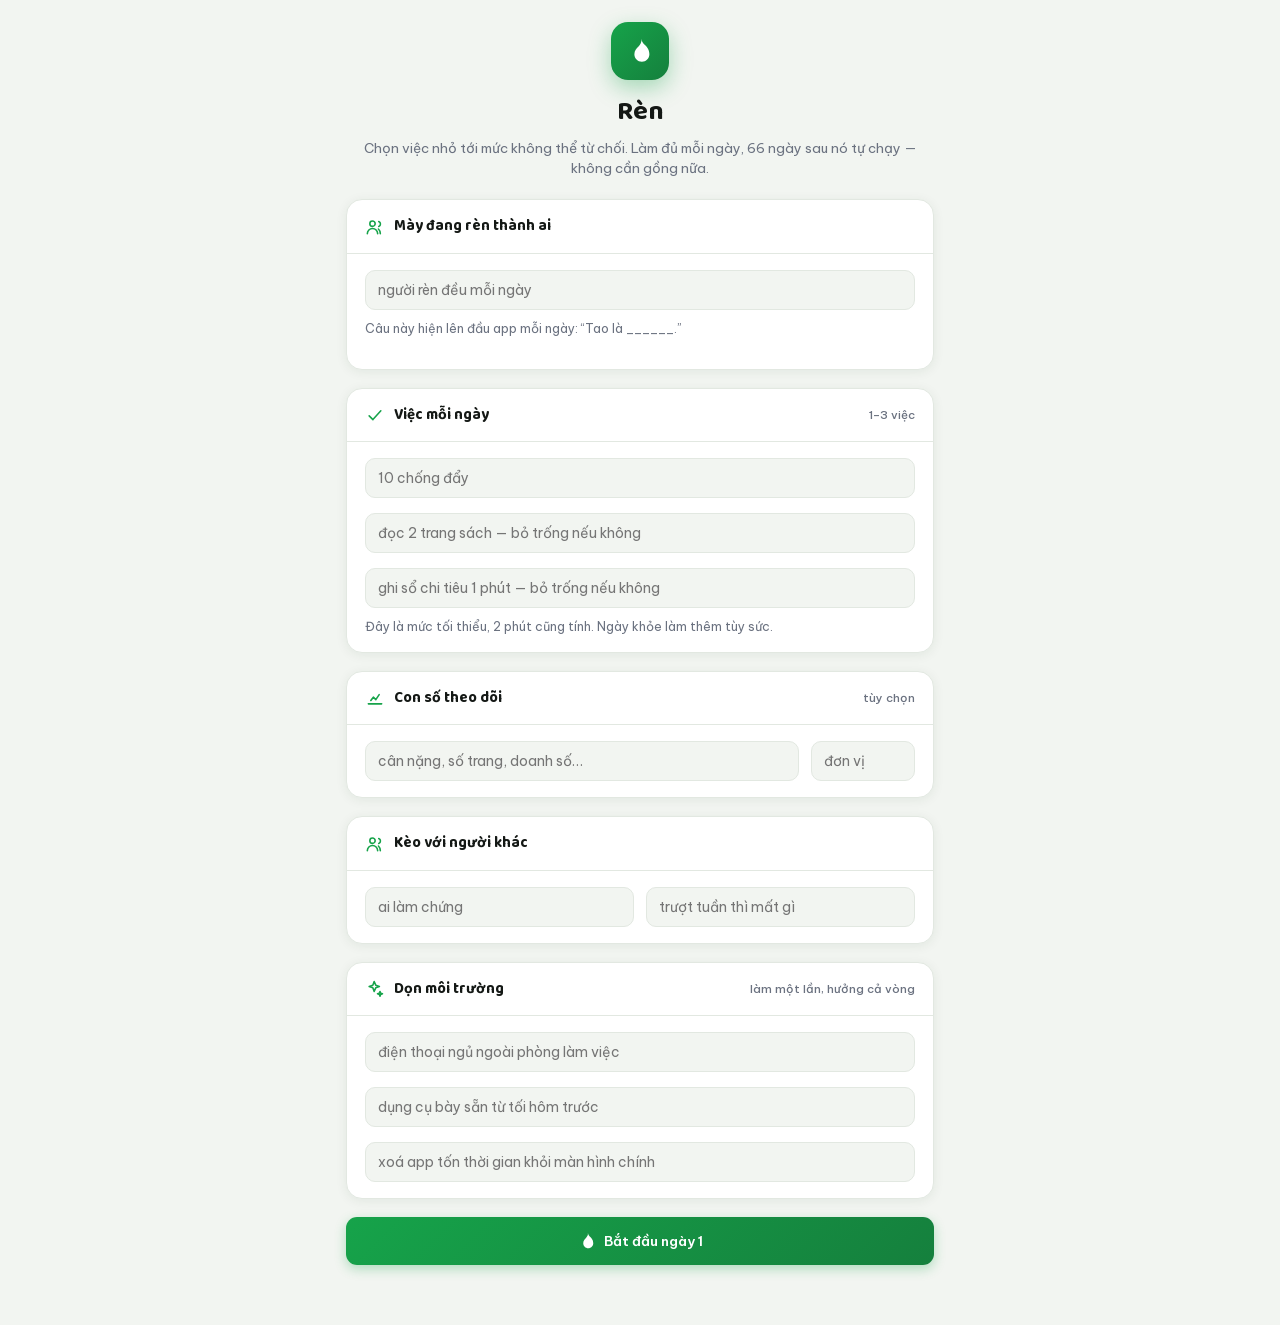
==== index.html @ a7a10d0a "Rèn — app kỷ luật 66 ngày (một file, PWA, font nhúng sẵn) Co-Authored-By: Claude Opus 5 <noreply@ant" ====
<!doctype html>
<html lang="vi">
<head>
<meta charset="utf-8">
<meta name="viewport" content="width=device-width,initial-scale=1,viewport-fit=cover">
<meta name="theme-color" content="#16a34a" media="(prefers-color-scheme: light)">
<meta name="theme-color" content="#0f1513" media="(prefers-color-scheme: dark)">
<meta name="description" content="Rèn — app kỷ luật 66 ngày: việc tối thiểu mỗi ngày, chuỗi ngày, băng giữ chuỗi, phân tích.">
<title>Rèn · Kỷ luật 66 ngày</title>
<link rel="manifest" href="manifest.json">
<link rel="icon" type="image/svg+xml" href="icon.svg">
<link rel="apple-touch-icon" href="icon.svg">
<meta name="apple-mobile-web-app-capable" content="yes">
<meta name="apple-mobile-web-app-title" content="Rèn">
<meta name="mobile-web-app-capable" content="yes">
</head>
<body>
<style>
@font-face{font-family:"Be Vietnam Pro";font-style:normal;font-weight:400;font-display:swap;src:url([data-uri]) format('woff2');unicode-range:U+0102-0103, U+0110-0111, U+0128-0129, U+0168-0169, U+01A0-01A1, U+01AF-01B0, U+0300-0301, U+0303-0304, U+0308-0309, U+0323, U+0329, U+1EA0-1EF9, U+20AB}
@font-face{font-family:"Be Vietnam Pro";font-style:normal;font-weight:400;font-display:swap;src:url([data-uri]) format('woff2');unicode-range:U+0000-00FF, U+0131, U+0152-0153, U+02BB-02BC, U+02C6, U+02DA, U+02DC, U+0304, U+0308, U+0329, U+2000-206F, U+20AC, U+2122, U+2191, U+2193, U+2212, U+2215, U+FEFF, U+FFFD}
@font-face{font-family:"Be Vietnam Pro";font-style:normal;font-weight:500;font-display:swap;src:url([data-uri]) format('woff2');unicode-range:U+0102-0103, U+0110-0111, U+0128-0129, U+0168-0169, U+01A0-01A1, U+01AF-01B0, U+0300-0301, U+0303-0304, U+0308-0309, U+0323, U+0329, U+1EA0-1EF9, U+20AB}
@font-face{font-family:"Be Vietnam Pro";font-style:normal;font-weight:500;font-display:swap;src:url([data-uri]) format('woff2');unicode-range:U+0000-00FF, U+0131, U+0152-0153, U+02BB-02BC, U+02C6, U+02DA, U+02DC, U+0304, U+0308, U+0329, U+2000-206F, U+20AC, U+2122, U+2191, U+2193, U+2212, U+2215, U+FEFF, U+FFFD}
@font-face{font-family:"Be Vietnam Pro";font-style:normal;font-weight:600;font-display:swap;src:url([data-uri]) format('woff2');unicode-range:U+0102-0103, U+0110-0111, U+0128-0129, U+0168-0169, U+01A0-01A1, U+01AF-01B0, U+0300-0301, U+0303-0304, U+0308-0309, U+0323, U+0329, U+1EA0-1EF9, U+20AB}
@font-face{font-family:"Be Vietnam Pro";font-style:normal;font-weight:600;font-display:swap;src:url([data-uri]) format('woff2');unicode-range:U+0000-00FF, U+0131, U+0152-0153, U+02BB-02BC, U+02C6, U+02DA, U+02DC, U+0304, U+0308, U+0329, U+2000-206F, U+20AC, U+2122, U+2191, U+2193, U+2212, U+2215, U+FEFF, U+FFFD}
@font-face{font-family:"Be Vietnam Pro";font-style:normal;font-weight:700;font-display:swap;src:url([data-uri]) format('woff2');unicode-range:U+0102-0103, U+0110-0111, U+0128-0129, U+0168-0169, U+01A0-01A1, U+01AF-01B0, U+0300-0301, U+0303-0304, U+0308-0309, U+0323, U+0329, U+1EA0-1EF9, U+20AB}
@font-face{font-family:"Be Vietnam Pro";font-style:normal;font-weight:700;font-display:swap;src:url([data-uri]) format('woff2');unicode-range:U+0000-00FF, U+0131, U+0152-0153, U+02BB-02BC, U+02C6, U+02DA, U+02DC, U+0304, U+0308, U+0329, U+2000-206F, U+20AC, U+2122, U+2191, U+2193, U+2212, U+2215, U+FEFF, U+FFFD}
@font-face{font-family:"Baloo 2";font-style:normal;font-weight:600 800;font-display:swap;src:url([data-uri]) format('woff2');unicode-range:U+0102-0103, U+0110-0111, U+0128-0129, U+0168-0169, U+01A0-01A1, U+01AF-01B0, U+0300-0301, U+0303-0304, U+0308-0309, U+0323, U+0329, U+1EA0-1EF9, U+20AB}
@font-face{font-family:"Baloo 2";font-style:normal;font-weight:600 800;font-display:swap;src:url([data-uri]) format('woff2');unicode-range:U+0000-00FF, U+0131, U+0152-0153, U+02BB-02BC, U+02C6, U+02DA, U+02DC, U+0304, U+0308, U+0329, U+2000-206F, U+20AC, U+2122, U+2191, U+2193, U+2212, U+2215, U+FEFF, U+FFFD}
*,::after,::before{box-sizing:border-box;margin:0;padding:0}
:root{
  --ac:#16a34a;--ac2:#15803d;--ac-dk:#15803d;--ac-lt:#f0fdf4;--ac-mid:#bbf7d0;
  --org:#f97316;--org-lt:#fff7ed;
  --bg:#f2f5f1;--card:#fff;--ink:#141815;--muted:#6b7280;--muted2:#9ca3af;
  --border:#e2e8e1;--border2:#e6eae5;
  --grn:#16a34a;--grn-lt:#dcfce7;--red:#dc2626;--red-lt:#fee2e2;
  --amber:#d97706;--amber-lt:#fef3c7;--blue:#2563eb;--blue-lt:#dbeafe;
  --vio:#7c3aed;--vio-lt:#ede9fe;
  --sh:0 2px 12px rgba(8,50,28,.07);--sh2:0 8px 30px rgba(8,50,28,.13);
  --r:12px;--r2:16px;
  --disp:"Baloo 2","Be Vietnam Pro",system-ui,sans-serif;
  --body:"Be Vietnam Pro",system-ui,-apple-system,sans-serif;
}
body.dark{
  --bg:#0f1513;--card:#19211d;--ink:#eaf1ec;--muted:#94a49a;--muted2:#6d7d74;
  --border:#26332c;--border2:#26332c;--ac-lt:#12291c;--ac-mid:#1d5234;--org-lt:#2a2014;
  --grn-lt:#14331f;--red-lt:#3a1818;--amber-lt:#33270f;--blue-lt:#16243f;--vio-lt:#221a3d;
  --sh:0 2px 12px rgba(0,0,0,.4);--sh2:0 10px 34px rgba(0,0,0,.5);
}
body{font-family:var(--body);background:var(--bg);color:var(--ink);font-size:14px;-webkit-font-smoothing:antialiased;transition:background .2s,color .2s;line-height:1.5}
button{font-family:inherit;cursor:pointer;border:0;background:none;color:inherit}
input,textarea,select{font-family:inherit;font-size:14px}
svg{display:block}
:focus-visible{outline:2px solid var(--ac);outline-offset:2px;border-radius:8px}
::-webkit-scrollbar{height:8px;width:8px}::-webkit-scrollbar-thumb{background:var(--ac-mid);border-radius:8px}
@keyframes fade{from{opacity:0;transform:translateY(8px)}to{opacity:1;transform:none}}
@keyframes pop{from{opacity:0;transform:scale(.96)}to{opacity:1;transform:none}}
@keyframes ringin{from{stroke-dashoffset:var(--circ)}}
@keyframes bump{0%{transform:scale(.72)}55%{transform:scale(1.16)}100%{transform:scale(1)}}
.app{display:flex;min-height:100vh}

.side{width:236px;flex-shrink:0;background:var(--card);border-right:1px solid var(--border);position:sticky;top:0;height:100vh;display:flex;flex-direction:column;padding:18px 14px}
.brand{display:flex;align-items:center;gap:10px;padding:4px 8px 18px}
.brand .lic{width:40px;height:40px;border-radius:12px;background:linear-gradient(135deg,var(--ac),var(--ac-dk));display:flex;align-items:center;justify-content:center;color:#fff;flex-shrink:0;box-shadow:0 4px 12px rgba(22,163,74,.35)}
.brand b{font-family:var(--disp);font-size:19px;line-height:1.05;font-weight:700}
.brand small{font-size:11px;color:var(--muted);font-weight:500;display:block}
.nav{display:flex;flex-direction:column;gap:3px;margin-top:6px}
.nav button{display:flex;align-items:center;gap:11px;padding:10px 12px;border-radius:11px;color:var(--muted);font-weight:500;font-size:13.5px;transition:all .14s;text-align:left;width:100%}
.nav button:hover{background:var(--ac-lt);color:var(--ac-dk)}
.nav button.on{background:linear-gradient(135deg,var(--ac),var(--ac-dk));color:#fff;box-shadow:0 4px 12px rgba(22,163,74,.3)}
.nav .bdg{margin-left:auto;background:var(--red);color:#fff;font-size:11px;font-weight:700;min-width:20px;height:20px;border-radius:10px;display:flex;align-items:center;justify-content:center;padding:0 6px}
.nav button.on .bdg{background:rgba(255,255,255,.25)}
.side-foot{margin-top:auto;display:flex;flex-direction:column;gap:8px;padding-top:14px;border-top:1px solid var(--border)}
.tgl{display:flex;align-items:center;gap:9px;padding:9px 12px;border-radius:11px;color:var(--muted);font-size:13px;font-weight:500}
.tgl:hover{background:var(--ac-lt);color:var(--ac-dk)}
.sidefire{display:flex;align-items:center;gap:10px;padding:10px 12px;border-radius:12px;background:var(--ac-lt);color:var(--ac-dk)}
.sidefire b{font-family:var(--disp);font-size:20px;line-height:1}
.sidefire small{font-size:11px;font-weight:600;color:var(--ac-dk);opacity:.8;display:block}

.main{flex:1;min-width:0;display:flex;flex-direction:column}
.topbar{position:sticky;top:0;z-index:40;background:var(--bg);padding:16px 26px 10px;display:flex;align-items:center;gap:14px;flex-wrap:wrap}
.topbar h1{font-family:var(--disp);font-size:23px;font-weight:700;line-height:1.15}
.topbar .sub{font-size:12.5px;color:var(--muted);margin-top:1px}
.spacer{flex:1}
.content{padding:6px 26px 96px}
.content.anim{animation:fade .3s ease}
@media(min-width:1024px){.content{padding-bottom:36px}}

.btn{display:inline-flex;align-items:center;justify-content:center;gap:7px;background:linear-gradient(135deg,var(--ac),var(--ac-dk));color:#fff;padding:9px 16px;border-radius:11px;font-weight:600;font-size:13.5px;box-shadow:0 4px 12px rgba(22,163,74,.3);transition:transform .12s,box-shadow .12s,filter .12s}
.btn:hover{transform:translateY(-1px);box-shadow:0 6px 18px rgba(22,163,74,.4)}
.btn:active{transform:translateY(0)}
.btn.ghost{background:var(--card);color:var(--ink);border:1px solid var(--border);box-shadow:none}
.btn.ghost:hover{background:var(--ac-lt);color:var(--ac-dk);border-color:var(--ac-mid)}
.btn.grn{background:linear-gradient(135deg,#22c55e,var(--grn));box-shadow:0 4px 12px rgba(22,163,74,.3)}
.btn.blu{background:linear-gradient(135deg,#3b82f6,var(--blue));box-shadow:0 4px 12px rgba(37,99,235,.28)}
.btn.dgr{background:var(--card);color:var(--red);border:1px solid var(--red);box-shadow:none}
.btn.sm{padding:6px 11px;font-size:12.5px}
.btn.wide{width:100%}
.btn+.btn.wide,.btn.wide+.btn.wide{margin-top:9px}
body.dark .btn{box-shadow:none}
body.dark .btn:hover{box-shadow:none;filter:brightness(1.07)}
body.dark .brand .lic,body.dark .nav button.on{box-shadow:none}

.grid-stat{display:grid;grid-template-columns:repeat(auto-fit,minmax(158px,1fr));gap:14px;margin-bottom:20px}
.stat{background:var(--card);border:1px solid var(--border);border-radius:var(--r2);padding:16px 18px;box-shadow:var(--sh);position:relative;overflow:hidden}
.stat .ic{width:38px;height:38px;border-radius:11px;display:flex;align-items:center;justify-content:center;margin-bottom:10px}
.stat .n{font-family:var(--disp);font-size:30px;line-height:1;font-weight:700}
.stat .n s{font-size:14px;text-decoration:none;color:var(--muted);font-weight:600}
.stat .l{font-size:12.5px;color:var(--muted);margin-top:3px;font-weight:500}
.ic.o{background:var(--org-lt);color:var(--org)}.ic.b{background:var(--blue-lt);color:var(--blue)}
.ic.g{background:var(--grn-lt);color:var(--grn)}.ic.r{background:var(--red-lt);color:var(--red)}
.ic.a{background:var(--amber-lt);color:var(--amber)}.ic.v{background:var(--vio-lt);color:var(--vio)}

.panel{background:var(--card);border:1px solid var(--border);border-radius:var(--r2);box-shadow:var(--sh);margin-bottom:18px}
.panel-h{display:flex;align-items:center;gap:9px;padding:15px 18px;border-bottom:1px solid var(--border)}
.panel-h b{font-size:15px;font-family:var(--disp);font-weight:700;flex:1}
.panel-h .lead{color:var(--ac);display:flex}
.panel-h small{font-size:11.5px;color:var(--muted);font-weight:500}
.panel-b{padding:16px 18px}
.panel-b.tight{padding:6px 18px 12px}
.panel-b.flush{padding:0}
.cols{display:grid;grid-template-columns:1.35fr 1fr;gap:18px;align-items:start}
@media(max-width:900px){.cols{grid-template-columns:1fr}}

.row{display:flex;align-items:center;gap:12px;padding:12px 18px;border-bottom:1px solid var(--border);transition:background .12s}
.row:last-child{border-bottom:0}
.row:hover{background:var(--ac-lt)}
.chk{width:26px;height:26px;border-radius:9px;border:2px solid var(--muted2);flex-shrink:0;display:flex;align-items:center;justify-content:center;cursor:pointer;color:transparent;transition:all .14s}
.chk:hover{border-color:var(--ac)}
.row.done .chk{background:var(--grn);border-color:var(--grn);color:#fff}
.chk.bump{animation:bump .34s cubic-bezier(.34,1.6,.64,1)}
.row .rt{flex:1;min-width:0}
.row .rt b{font-weight:600;font-size:14px;display:block}
.row.done .rt b{text-decoration:line-through;color:var(--muted)}
.row .rt small{color:var(--muted);font-size:12px}
.row .hic{width:30px;height:30px;border-radius:9px;display:flex;align-items:center;justify-content:center;flex-shrink:0}
.row.mute{opacity:.45}
.tag{display:inline-flex;align-items:center;gap:4px;font-size:11px;font-weight:600;padding:3px 8px;border-radius:7px;white-space:nowrap}
.tag.o{background:var(--org-lt);color:var(--org)}.tag.g{background:var(--grn-lt);color:var(--grn)}
.tag.b{background:var(--blue-lt);color:var(--blue)}.tag.a{background:var(--amber-lt);color:var(--amber)}
.tag.r{background:var(--red-lt);color:var(--red)}.tag.v{background:var(--vio-lt);color:var(--vio)}

.prog{height:8px;background:var(--border2);border-radius:6px;overflow:hidden}
.prog>i{display:block;height:100%;background:linear-gradient(90deg,var(--ac),var(--ac-dk));border-radius:6px;transition:width .4s}
.prog.full>i{background:linear-gradient(90deg,#22c55e,var(--grn))}
.prog.ice>i{background:linear-gradient(90deg,#60a5fa,var(--blue))}

.ringwrap{display:flex;align-items:center;gap:18px}
.ring{position:relative;width:118px;height:118px;flex-shrink:0}
.ring .mid{position:absolute;inset:0;display:flex;flex-direction:column;align-items:center;justify-content:center}
.ring .mid b{font-family:var(--disp);font-size:27px;line-height:1;font-weight:700}
.ring .mid small{font-size:11px;color:var(--muted);font-weight:600}
.ring circle{transition:stroke-dashoffset .5s ease}

.vow{background:linear-gradient(135deg,var(--ac),var(--ac-dk));border-radius:var(--r2);padding:22px 20px;color:#fff;box-shadow:0 8px 24px rgba(22,163,74,.28);margin-bottom:18px;position:relative;overflow:hidden}
body.dark .vow{box-shadow:none}
.vow .lb{font-size:11px;font-weight:700;letter-spacing:1.1px;text-transform:uppercase;opacity:.85}
.vow .say{font-family:var(--disp);font-size:clamp(20px,4.6vw,27px);font-weight:700;line-height:1.25;margin-top:6px}
.vow .mrow{display:flex;gap:22px;margin-top:14px;padding-top:13px;border-top:1px solid rgba(255,255,255,.25)}
.vow .mrow div b{font-family:var(--disp);font-size:20px;font-weight:700;display:block;line-height:1.1}
.vow .mrow div small{font-size:11px;opacity:.85;font-weight:500}
.vow .glow{position:absolute;right:-30px;top:-30px;width:150px;height:150px;border-radius:50%;background:rgba(255,255,255,.12)}

.note{border-radius:var(--r2);padding:14px 16px;margin-bottom:16px;display:flex;gap:12px;align-items:flex-start;font-size:13.5px;font-weight:500;line-height:1.5;border:1px solid transparent}
.note b{font-weight:700}
.note.warn{background:var(--red-lt);color:var(--red);border-color:rgba(220,38,38,.25)}
.note.ice{background:var(--blue-lt);color:var(--blue);border-color:rgba(37,99,235,.22)}
.note.win{background:var(--grn-lt);color:var(--grn);border-color:rgba(22,163,74,.22)}
.note.tipy{background:var(--amber-lt);color:var(--amber);border-color:rgba(217,119,6,.22)}
.note u{cursor:pointer;font-weight:700}
.note .ni{flex-shrink:0;margin-top:1px}

.heat{display:grid;grid-template-columns:repeat(7,1fr);gap:6px;max-width:470px;margin:0 auto}
.hd{font-size:10.5px;font-weight:700;color:var(--muted2);text-align:center;padding-bottom:2px}
.cell{aspect-ratio:1;border-radius:9px;background:var(--bg);border:1px solid var(--border);display:flex;align-items:center;justify-content:center;font-size:11px;font-weight:600;color:var(--muted2);cursor:pointer;transition:transform .1s,box-shadow .12s}
.cell:hover{transform:scale(1.07);box-shadow:var(--sh)}
.cell.void{visibility:hidden}
.cell.hit{background:linear-gradient(135deg,#22c55e,var(--grn));border-color:transparent;color:#fff}
.cell.ice{background:linear-gradient(135deg,#60a5fa,var(--blue));border-color:transparent;color:#fff}
.cell.part{background:var(--amber-lt);border-color:var(--amber);color:var(--amber)}
.cell.slip{background:var(--red-lt);border-color:var(--red);color:var(--red)}
.cell.fut{opacity:.5;cursor:default}
.cell.fut:hover{transform:none;box-shadow:none}
.cell.now{outline:2.5px solid var(--ac);outline-offset:2px}
.key{display:flex;flex-wrap:wrap;gap:8px 16px;margin-top:14px}
.key span{display:flex;align-items:center;gap:6px;font-size:12px;color:var(--muted);font-weight:500}
.key i{width:13px;height:13px;border-radius:4px;display:block}

.bars{display:flex;align-items:flex-end;gap:6px;height:118px;padding-top:6px}
.bars .bcol{flex:1;display:flex;flex-direction:column;align-items:center;gap:6px;height:100%;justify-content:flex-end;min-width:0}
.bars .bk{width:100%;border-radius:7px 7px 3px 3px;background:linear-gradient(180deg,#fbbf24,var(--amber));min-height:4px;transition:height .4s}
.bars .bk.g{background:linear-gradient(180deg,#22c55e,var(--grn))}
.bars .bk.b{background:linear-gradient(180deg,#60a5fa,var(--blue))}
.bars .bk.e{background:var(--border2)}
.bars .bl{font-size:10.5px;color:var(--muted2);font-weight:600;white-space:nowrap}
canvas{width:100%;display:block}

.hstat{width:100%;border-collapse:collapse;font-size:13px}
.hstat th{text-align:left;font-size:11px;letter-spacing:.4px;text-transform:uppercase;color:var(--muted2);font-weight:700;padding:0 10px 9px 0}
.hstat th:last-child,.hstat td:last-child{text-align:right;padding-right:0}
.hstat td{padding:10px 10px 10px 0;border-top:1px solid var(--border);font-weight:500}
.hstat td b{font-weight:600}
.hstat .mini{height:6px;border-radius:4px;background:var(--border2);overflow:hidden;margin-top:5px;min-width:64px}
.hstat .mini>i{display:block;height:100%;border-radius:4px;background:linear-gradient(90deg,var(--ac),var(--ac-dk))}

.badges{display:flex;gap:9px;flex-wrap:wrap}
.bch{display:flex;flex-direction:column;align-items:center;gap:5px;min-width:72px;padding:12px 8px;border-radius:13px;background:var(--bg);border:1px solid var(--border);text-align:center;flex:1 1 72px}
.bch.on{background:linear-gradient(160deg,var(--ac-lt),var(--card));border-color:var(--ac-mid)}
.bch.off{opacity:.42}
.bch .be{color:var(--ac);display:flex}
.bch.off .be{color:var(--muted2)}
.bch small{font-size:10.5px;font-weight:600;line-height:1.15;color:var(--muted)}
.bch.on small{color:var(--ac-dk)}

.fnd{display:flex;gap:12px;align-items:flex-start;padding:14px 0;border-top:1px solid var(--border)}
.fnd:first-child{border-top:0;padding-top:4px}
.fnd .fi{width:34px;height:34px;border-radius:10px;display:flex;align-items:center;justify-content:center;flex-shrink:0}
.fnd .ft b{display:block;font-weight:600;font-size:13.5px;margin-bottom:2px}
.fnd .ft p{font-size:12.5px;color:var(--muted);line-height:1.5}

.fld{margin-bottom:15px}
.fld label{display:block;font-size:12.5px;font-weight:600;color:var(--muted);margin-bottom:6px}
.fld input,.fld textarea,.fld select{width:100%;background:var(--bg);border:1.5px solid var(--border);border-radius:10px;padding:10px 12px;color:var(--ink);outline:none;transition:border-color .14s}
.fld input:focus,.fld textarea:focus{border-color:var(--ac)}
.fld textarea{resize:vertical;min-height:70px;line-height:1.5}
.frow{display:flex;gap:12px}.frow>*{flex:1}
.frow .narrow{flex:0 0 104px}
.chips{display:flex;gap:7px;flex-wrap:wrap}
.chip{padding:7px 12px;border-radius:9px;background:var(--bg);border:1.5px solid var(--border);font-size:12.5px;font-weight:600;color:var(--muted);transition:all .12s;display:inline-flex;align-items:center;gap:6px}
.chip:hover{border-color:var(--ac-mid)}
.chip.on{background:var(--ac-lt);border-color:var(--ac);color:var(--ac-dk)}
.chip.ico{padding:9px}
.swatch{width:34px;height:34px;border-radius:10px;border:2.5px solid transparent;display:flex;align-items:center;justify-content:center}
.swatch.on{border-color:var(--ink)}
.step{display:flex;align-items:center;gap:6px}
.step button{width:34px;height:34px;border:1.5px solid var(--border);border-radius:10px;color:var(--muted);display:flex;align-items:center;justify-content:center;background:var(--bg)}
.step button:hover{border-color:var(--ac);color:var(--ac-dk)}
.step .v{min-width:60px;text-align:center;font-family:var(--disp);font-size:18px;font-weight:700}
.step .v.low{color:var(--red)}.step .v.ok{color:var(--grn)}
.kv{display:flex;align-items:center;justify-content:space-between;gap:14px;padding:13px 0;border-top:1px solid var(--border)}
.kv:first-child{border-top:0}
.kv .kt b{display:block;font-weight:600;font-size:13.5px}
.kv .kt small{font-size:12px;color:var(--muted)}

.ov{position:fixed;inset:0;background:rgba(20,14,8,.55);backdrop-filter:blur(3px);z-index:100;display:flex;align-items:flex-end;justify-content:center;animation:fade .2s}
@media(min-width:640px){.ov{align-items:center;padding:20px}}
.modal{background:var(--card);width:100%;max-width:520px;max-height:92vh;overflow-y:auto;border-radius:20px 20px 0 0;animation:pop .25s ease;box-shadow:var(--sh2)}
@media(min-width:640px){.modal{border-radius:20px}}
.modal-h{display:flex;align-items:center;gap:10px;padding:17px 20px;border-bottom:1px solid var(--border);position:sticky;top:0;background:var(--card);z-index:2}
.modal-h b{font-family:var(--disp);font-size:17px;flex:1;font-weight:700}
.modal-h small{display:block;font-size:11.5px;color:var(--muted);font-weight:500;font-family:var(--body)}
.modal-h .x{color:var(--muted);padding:5px;display:flex;border-radius:9px}
.modal-h .x:hover{background:var(--bg);color:var(--red)}
.modal-b{padding:18px 20px}
.modal-f{display:flex;gap:10px;padding:15px 20px;border-top:1px solid var(--border);position:sticky;bottom:0;background:var(--card)}
.modal-f .btn{flex:1;padding:12px}

.mtop{display:none;align-items:center;gap:10px;padding:12px 16px;background:var(--card);border-bottom:1px solid var(--border);position:sticky;top:0;z-index:50}
.mtop .lic{width:34px;height:34px;border-radius:10px;background:linear-gradient(135deg,var(--ac),var(--ac-dk));display:flex;align-items:center;justify-content:center;color:#fff}
.mtop b{font-family:var(--disp);font-size:17px;font-weight:700;flex:1}
.mtop .mfire{display:flex;align-items:center;gap:5px;color:var(--ac-dk);background:var(--ac-lt);padding:5px 11px;border-radius:20px;font-weight:700;font-size:13px}
.botnav{display:none;position:fixed;bottom:0;left:0;right:0;background:var(--card);border-top:1px solid var(--border);z-index:50;padding:6px 4px calc(8px + env(safe-area-inset-bottom))}
.botnav button{display:flex;flex-direction:column;align-items:center;gap:2px;font-size:10px;font-weight:600;color:var(--muted2);padding:5px 2px;border-radius:10px;flex:1 1 0;min-width:0;white-space:nowrap}
.botnav button.on{color:var(--ac)}
.fab{display:none;position:fixed;right:18px;bottom:calc(78px + env(safe-area-inset-bottom));width:56px;height:56px;border-radius:50%;background:linear-gradient(135deg,var(--ac),var(--ac-dk));color:#fff;align-items:center;justify-content:center;box-shadow:0 8px 24px rgba(22,163,74,.45);z-index:49}
@media(max-width:820px){
  .side{display:none}.mtop{display:flex}.botnav{display:flex}.fab{display:flex}
  .topbar{display:none}.content{padding:14px 14px 100px}
  .grid-stat{grid-template-columns:repeat(2,1fr);gap:11px}
  .ringwrap{flex-direction:column;align-items:stretch;gap:14px}
  .ring{margin:0 auto}
}
.toast{position:fixed;left:50%;bottom:92px;transform:translateX(-50%);background:linear-gradient(135deg,var(--ac),var(--ac-dk));color:#fff;padding:12px 22px;border-radius:30px;font-size:13.5px;font-weight:600;z-index:350;display:flex;align-items:center;gap:10px;box-shadow:var(--sh2);animation:pop .25s;max-width:90vw}
.toast.g{background:linear-gradient(135deg,#22c55e,var(--grn))}
.toast.b{background:linear-gradient(135deg,#3b82f6,var(--blue))}
@media(min-width:820px){.toast{bottom:28px}}
.fx{position:fixed;inset:0;pointer-events:none;z-index:400}
.empty{text-align:center;padding:34px 18px;color:var(--muted2)}
.empty p{margin-top:9px;font-size:13.5px}
.hint{font-size:12.5px;color:var(--muted);line-height:1.5;margin-top:9px}
.wz{max-width:620px;margin:0 auto;padding:22px 16px 60px}
.wz .head{text-align:center;margin-bottom:20px}
.wz .head .lic{width:58px;height:58px;border-radius:17px;background:linear-gradient(135deg,var(--ac),var(--ac-dk));display:flex;align-items:center;justify-content:center;color:#fff;margin:0 auto 12px;box-shadow:0 8px 22px rgba(22,163,74,.35)}
.wz .head h1{font-family:var(--disp);font-size:27px;font-weight:700}
.wz .head p{font-size:13.5px;color:var(--muted);margin-top:5px;line-height:1.55}
@media(prefers-reduced-motion:reduce){*{animation:none!important;transition:none!important}}
</style>

<div id="app"></div>
<div id="mroot"></div>
<div id="troot"></div>

<script>
var KEY="ren.v2", OLD="ren-v1";
var I={
 grid:'<path d="M4 4h6v6H4zM14 4h6v6h-6zM4 14h6v6H4zM14 14h6v6h-6z"/>',
 flame:'<path d="M13.1 2.2c.4 3-.9 4.6-2.3 6.1C9.2 9.9 7.5 11.6 7.5 14.6c0 3.3 2.7 6 6 6s6-2.7 6-6c0-4.3-2.6-6.6-4.2-8.1-1-1-1.9-2-2.2-4.3z" fill="currentColor" stroke="none"/>',
 cal:'<rect x="3.5" y="5" width="17" height="16" rx="3"/><path d="M8 3v3M16 3v3M3.5 10h17"/>',
 chart:'<path d="M4 19h16M7 15l3-4 3 3 4-6"/>',
 sliders:'<path d="M4 8h9M18 8h2M4 16h4M12 16h8"/><circle cx="15.5" cy="8" r="2.2"/><circle cx="9" cy="16" r="2.2"/>',
 check:'<path d="M5 13l4.5 4.5L19 7"/>',
 plus:'<path d="M12 5v14M5 12h14"/>',
 x:'<path d="M6 6l12 12M18 6L6 18"/>',
 pencil:'<path d="M4 20h4l10-10-4-4L4 16z"/>',
 trash:'<path d="M4 7h16M9.5 7V4.5h5V7M6.5 7l1 13h9l1-13"/>',
 moon:'<path d="M20 14.5A8.5 8.5 0 0 1 9.5 4a8.5 8.5 0 1 0 10.5 10.5z" fill="currentColor" stroke="none"/>',
 sun:'<circle cx="12" cy="12" r="4.2"/><path d="M12 2.5v2M12 19.5v2M2.5 12h2M19.5 12h2M5.5 5.5l1.5 1.5M17 17l1.5 1.5M18.5 5.5L17 7M7 17l-1.5 1.5"/>',
 bolt:'<path d="M13.5 2 4 14h6l-1.5 8L20 10h-6.5z" fill="currentColor" stroke="none"/>',
 target:'<circle cx="12" cy="12" r="8.4"/><circle cx="12" cy="12" r="3.6"/>',
 bed:'<path d="M3 18v-7h12.5a4.5 4.5 0 0 1 4.5 4.5V18M3 18h18M3 11V6.5"/><circle cx="7.2" cy="8.4" r="1.7"/>',
 note:'<path d="M5 4h8.5L19 9.5V20H5z"/><path d="M13 4v6h6"/>',
 users:'<circle cx="9" cy="8" r="3.2"/><path d="M2.8 20c0-3.4 2.8-6.2 6.2-6.2s6.2 2.8 6.2 6.2M16.5 5.4a3.2 3.2 0 0 1 0 6M18.4 20c0-2.3-.9-4.3-2.3-5.6"/>',
 spark:'<path d="M11 3l1.9 4.4L17.3 9l-4.4 1.6L11 15l-1.6-4.4L5 9l4.4-1.6z"/><path d="M18 15l.8 2 2.2.8-2.2.8-.8 2-.8-2-2.2-.8 2.2-.8z"/>',
 cup:'<path d="M8 4h8v5a4 4 0 0 1-8 0zM8 6H5.2v1.6A3.2 3.2 0 0 0 8.4 11M16 6h2.8v1.6A3.2 3.2 0 0 1 15.6 11M12 13v4M9 20h6"/>',
 snow:'<path d="M12 2.5v19M4.2 6.8l15.6 10.4M19.8 6.8L4.2 17.2"/>',
 dl:'<path d="M12 4v11M8 11.5l4 4 4-4M5 19.5h14"/>',
 ul:'<path d="M12 20V9M8 12.5l4-4 4 4M5 4.5h14"/>',
 copy:'<rect x="8.5" y="8.5" width="11.5" height="11.5" rx="2.5"/><path d="M15.5 8.5V6.5a2.5 2.5 0 0 0-2.5-2.5H6.5A2.5 2.5 0 0 0 4 6.5V13a2.5 2.5 0 0 0 2.5 2.5h2"/>',
 dumb:'<path d="M4 9v6M7 7v10M17 7v10M20 9v6M7 12h10"/>',
 book:'<path d="M4 5.5A2.5 2.5 0 0 1 6.5 3H19v15H6.5A2.5 2.5 0 0 0 4 20.5z"/><path d="M4 5.5v15"/>',
 water:'<path d="M12 3s6 6.4 6 10.4A6 6 0 0 1 6 13.4C6 9.4 12 3 12 3z"/>',
 brush:'<path d="M9.5 14.5 4 20l5.5-1 .8-2.2M14 4.5l5.5 5.5-7.5 7.5-5.5-5.5z"/>',
 wallet:'<rect x="3.5" y="6" width="17" height="13" rx="3"/><path d="M3.5 10.5h17M16 14.5h1.5"/>',
 leaf:'<path d="M5 19C5 10 11 5 20 5c0 9-5 14-14 14H5zM5 19c2-5 5.5-8.5 10-10.5"/>'
};
function ic(n,s){return '<svg width="'+(s||20)+'" height="'+(s||20)+'" viewBox="0 0 24 24" fill="none" stroke="currentColor" stroke-width="1.9" stroke-linecap="round" stroke-linejoin="round">'+(I[n]||'')+'</svg>'}
var ICONS=["flame","dumb","book","water","brush","bolt","leaf","wallet","note","spark"];
var COLORS=["g","b","v","a","o","r"];
var COLORHEX={o:"#f97316",g:"#16a34a",b:"#2563eb",a:"#d97706",v:"#7c3aed",r:"#dc2626"};
var DEF={v:2,identity:"",habits:[],metric:{name:"",unit:""},pact:{who:"",stake:""},env:[],start:null,cycle:1,days:{},history:[],theme:"auto",tab:"dash"};
var S=load(), M=null, bumpId=null, cheer=false, lastTab=null;

function load(){
  try{
    var raw=localStorage.getItem(KEY);
    if(raw){var o=JSON.parse(raw);return fill(o)}
    var old=localStorage.getItem(OLD);
    if(old){var p=JSON.parse(old);return fill(migrate(p))}
  }catch(e){}
  return JSON.parse(JSON.stringify(DEF));
}
function fill(o){var d=JSON.parse(JSON.stringify(DEF));for(var k in d)if(!(k in o)||o[k]==null)o[k]=d[k];o.v=2;return o}
function migrate(p){
  var o=JSON.parse(JSON.stringify(DEF));
  o.identity=p.identity||"";o.metric=p.metric||{name:"",unit:""};o.pact=p.pact||{who:"",stake:""};
  o.env=p.env||[];o.start=p.start;o.cycle=p.cycle||1;o.history=p.history||[];
  o.habits=(p.habits||[]).map(function(h,i){return {id:h.id,name:h.name,icon:ICONS[i%ICONS.length],color:COLORS[i%COLORS.length]}});
  var d=p.days||{};
  for(var k in d){var r=d[k];o.days[k]={t:r.t||[],sleep:r.sleep==null?null:r.sleep,energy:null,m:r.m==null?null:r.m,crisis:!!r.crisis,closed:!!r.closed,note:""}}
  return o;
}
function save(){try{localStorage.setItem(KEY,JSON.stringify(S))}catch(e){}}
function uid(){return Math.random().toString(36).slice(2,9)}
function esc(s){return String(s==null?"":s).replace(/[&<>"']/g,function(c){return {"&":"&amp;","<":"&lt;",">":"&gt;",'"':"&quot;","'":"&#39;"}[c]})}
function pad(n){return String(n).padStart(2,"0")}
function dk(d){return d.getFullYear()+"-"+pad(d.getMonth()+1)+"-"+pad(d.getDate())}
function today(){return dk(new Date())}
function P(k){var a=k.split("-");return new Date(+a[0],+a[1]-1,+a[2])}
function addD(k,n){var d=P(k);return dk(new Date(d.getFullYear(),d.getMonth(),d.getDate()+n))}
function diffD(a,b){return Math.round((P(b)-P(a))/864e5)}
function wd(k){return (P(k).getDay()+6)%7}
function fmtD(k){var a=k.split("-");return a[2]+"/"+a[1]}
function fmtFull(k){var a=k.split("-");return a[2]+"/"+a[1]+"/"+a[0]}
var WDN=["T2","T3","T4","T5","T6","T7","CN"];

function rec(k){return S.days[k]||null}
function need(){return S.habits.length}
function got(k){var r=rec(k);return r&&r.t?r.t.filter(function(id){return S.habits.some(function(h){return h.id===id})}).length:0}
function isHit(k){var r=rec(k);if(!r)return false;var n=got(k);return r.crisis?n>=1:(n>0&&n>=need())}
function stat(k){var r=rec(k);if(!r&&k>=today())return"fut";if(isHit(k))return (r.crisis&&got(k)<need())?"ice":"hit";if(got(k)>0)return"part";if(r||k<today())return"slip";return"fut"}
function streak(){var k=today();if(!isHit(k))k=addD(k,-1);var n=0;while(isHit(k)&&n<4000){n++;k=addD(k,-1)}return n}
function longest(){if(!S.start)return 0;var best=0,cur=0,k=S.start,end=today();while(k<=end){if(isHit(k)){cur++;if(cur>best)best=cur}else cur=0;k=addD(k,1)}return best}
function hstreak(id){var k=today();var has=function(kk){var r=rec(kk);return !!(r&&r.t.indexOf(id)>=0)};if(!has(k))k=addD(k,-1);var n=0;while(has(k)&&n<4000){n++;k=addD(k,-1)}return n}
function hrate(id){if(!S.start)return 0;var t=0,h=0,k=S.start,end=today();while(k<=end){t++;var r=rec(k);if(r&&r.t.indexOf(id)>=0)h++;k=addD(k,1)}return t?Math.round(h/t*100):0}
function votes(){var v=0;for(var k in S.days)v+=got(k);return v}
function dayIx(){return S.start?diffD(S.start,today())+1:0}
function last(n){var out=[];for(var i=n-1;i>=0;i--)out.push(addD(today(),-i));return out}
function hits(arr){return arr.filter(isHit).length}
function sleeps(n){var a=[];for(var i=0;i<n;i++){var r=rec(addD(today(),-i));if(r&&r.sleep!=null)a.push(r.sleep)}return a}
function avg(a){return a.length?a.reduce(function(x,y){return x+y},0)/a.length:null}
function crisisCount(){var c=0;for(var k in S.days)if(S.days[k].crisis)c++;return c}
function pts(){var out=[],k=S.start,end=today(),i=0;if(!k)return out;while(k<=end){var r=rec(k);if(r&&r.m!=null&&r.m!==""&&!isNaN(+r.m))out.push({i:i,v:+r.m,k:k});k=addD(k,1);i++}return out}
function ensure(k){if(!S.days[k])S.days[k]={t:[],sleep:null,energy:null,m:null,crisis:false,closed:false,note:""};return S.days[k]}
function hby(id){for(var i=0;i<S.habits.length;i++)if(S.habits[i].id===id)return S.habits[i];return null}

function sysDark(){var a=document.documentElement.getAttribute("data-theme");if(a==="dark")return true;if(a==="light")return false;return window.matchMedia&&window.matchMedia("(prefers-color-scheme:dark)").matches}
function applyTheme(){var d=S.theme==="dark"||(S.theme==="auto"&&sysDark());document.body.classList.toggle("dark",d)}

function toast(msg,kind){
  var r=document.getElementById("troot");
  r.innerHTML='<div class="toast '+(kind||"")+'">'+ic(kind==="b"?"snow":kind==="g"?"check":"flame",20)+'<span>'+esc(msg)+'</span></div>';
  clearTimeout(r._h);r._h=setTimeout(function(){r.innerHTML=""},2900);
}
function burst(){
  if(window.matchMedia&&window.matchMedia("(prefers-reduced-motion:reduce)").matches)return;
  var cv=document.createElement("canvas");cv.className="fx";cv.setAttribute("aria-hidden","true");
  document.body.appendChild(cv);
  var kill=function(){if(cv.parentNode)cv.parentNode.removeChild(cv)};
  var safety=setTimeout(kill,2500);
  var c=cv.getContext("2d"),dpr=window.devicePixelRatio||1;
  var W=cv.clientWidth,H=cv.clientHeight;cv.width=W*dpr;cv.height=H*dpr;c.scale(dpr,dpr);
  var cols=["#16a34a","#22c55e","#bbf7d0","#d97706","#15803d"],ps=[];
  for(var i=0;i<46;i++)ps.push({x:W/2,y:H*0.32,vx:(Math.random()-.5)*7.5,vy:-Math.random()*7-2.5,s:3+Math.random()*4,c:cols[i%cols.length],r:Math.random()*6});
  var t=0;
  (function tick(){
    if(!cv.parentNode)return;
    t++;c.clearRect(0,0,W,H);
    for(var j=0;j<ps.length;j++){var p=ps[j];p.vy+=.31;p.x+=p.vx;p.y+=p.vy;p.r+=.13;
      c.save();c.translate(p.x,p.y);c.rotate(p.r);c.fillStyle=p.c;c.globalAlpha=Math.max(0,1-t/72);
      c.fillRect(-p.s/2,-p.s/2,p.s,p.s*1.5);c.restore()}
    if(t<72)requestAnimationFrame(tick);else{clearTimeout(safety);kill()}
  })();
}

var VIEWS=[
 {id:"dash",  t:"Tổng quan", s:"Toàn cảnh hệ thống rèn của mày", i:"grid"},
 {id:"today", t:"Hôm nay",   s:"Đánh dấu việc và chốt ngày",     i:"check"},
 {id:"streak",t:"Chuỗi 66",  s:"Bản đồ ngày và huy hiệu",        i:"cal"},
 {id:"insight",t:"Phân tích",s:"App tự đọc số liệu và nhận xét", i:"chart"},
 {id:"sys",   t:"Hệ thống",  s:"Việc, kèo, môi trường, dữ liệu", i:"sliders"}
];

function render(){
  applyTheme();
  var sy=window.scrollY;
  var app=document.getElementById("app");
  if(!S.start||!S.habits.length){app.className="";app.innerHTML=vWizard();return}
  var v=VIEWS.filter(function(x){return x.id===S.tab})[0]||VIEWS[0];
  var st=streak(),left=need()-got(today());
  app.className="app";
  app.innerHTML=
   '<aside class="side">'
   +'<div class="brand"><div class="lic">'+ic("flame",22)+'</div><div><b>Rèn</b><small>kỷ luật 66 ngày</small></div></div>'
   +'<nav class="nav">'+VIEWS.map(function(x){
       var b=x.id==="today"&&left>0?'<span class="bdg">'+left+'</span>':'';
       return '<button data-a="tab" data-v="'+x.id+'" class="'+(x.id===S.tab?"on":"")+'">'+ic(x.i,20)+'<span>'+x.t+'</span>'+b+'</button>'}).join("")
   +'</nav>'
   +'<div class="side-foot">'
     +'<div class="sidefire">'+ic("flame",22)+'<div><b>'+st+'</b><small>ngày liên tiếp</small></div></div>'
     +'<button class="tgl" data-a="theme">'+ic(document.body.classList.contains("dark")?"sun":"moon",18)+'<span>'+(document.body.classList.contains("dark")?"Giao diện sáng":"Giao diện tối")+'</span></button>'
   +'</div></aside>'
   +'<main class="main">'
     +'<div class="mtop"><div class="lic">'+ic("flame",19)+'</div><b>'+v.t+'</b>'
       +'<div class="mfire">'+ic("flame",16)+st+'</div>'
       +'<button class="tgl" data-a="theme" style="padding:6px">'+ic(document.body.classList.contains("dark")?"sun":"moon",19)+'</button></div>'
     +'<div class="topbar"><div><h1>'+v.t+'</h1><div class="sub">'+v.s+'</div></div><div class="spacer"></div>'
       +(S.tab==="today"?"":'<button class="btn ghost" data-a="tab" data-v="today">'+ic("check",18)+'Đánh dấu hôm nay</button>')
       +'<button class="btn" data-a="day" data-v="'+today()+'">'+ic("note",18)+'Sổ hôm nay</button></div>'
     +'<div class="content'+(S.tab!==lastTab?' anim':'')+'">'+(S.tab==="dash"?vDash():S.tab==="today"?vToday():S.tab==="streak"?vStreak():S.tab==="insight"?vInsight():vSys())+'</div>'
   +'</main>'
   +'<nav class="botnav">'+VIEWS.map(function(x){return '<button data-a="tab" data-v="'+x.id+'" class="'+(x.id===S.tab?"on":"")+'">'+ic(x.i,22)+'<span>'+x.t+'</span></button>'}).join("")+'</nav>'
   +'<button class="fab" data-a="day" data-v="'+today()+'" aria-label="mở sổ hôm nay">'+ic("plus",26)+'</button>';
  lastTab=S.tab;
  if(S.tab==="dash"||S.tab==="streak")drawLine();
  if(S.tab==="insight")drawWk();
  if(bumpId){var el=app.querySelector('.chk[data-v="'+bumpId+'"]');if(el)el.classList.add("bump");bumpId=null}
  if(cheer){cheer=false;burst()}
  renderModal();
  if(sy&&Math.abs(window.scrollY-sy)>2)window.scrollTo(0,sy);
}

function ringSVG(pct,label,sub,color){
  var R=52,C=2*Math.PI*R,off=C*(1-pct/100);
  return '<div class="ring"><svg width="118" height="118" viewBox="0 0 118 118">'
   +'<defs><linearGradient id="rg" x1="0" y1="0" x2="1" y2="1"><stop offset="0" stop-color="'+(color||"#16a34a")+'"/><stop offset="1" stop-color="'+(color==="#16a34a"?"#166534":"#15803d")+'"/></linearGradient></defs>'
   +'<circle cx="59" cy="59" r="'+R+'" fill="none" stroke="var(--border2)" stroke-width="11"/>'
   +'<circle cx="59" cy="59" r="'+R+'" fill="none" stroke="url(#rg)" stroke-width="11" stroke-linecap="round" stroke-dasharray="'+C.toFixed(1)+'" stroke-dashoffset="'+off.toFixed(1)+'" transform="rotate(-90 59 59)"/>'
   +'</svg><div class="mid"><b>'+label+'</b><small>'+sub+'</small></div></div>';
}
function statCard(icn,cls,n,l){return '<div class="stat"><div class="ic '+cls+'">'+ic(icn,21)+'</div><div class="n">'+n+'</div><div class="l">'+l+'</div></div>'}
function barsHTML(days){
  var mx=Math.max(1,need());
  return '<div class="bars">'+days.map(function(k){
    var g=got(k),s=stat(k),h=Math.max(4,Math.round(g/mx*100));
    var cls=s==="hit"?"g":s==="ice"?"b":g>0?"":"e";
    return '<div class="bcol"><div class="bk '+cls+'" style="height:'+(g?h:6)+'%"></div><div class="bl">'+WDN[wd(k)]+'</div></div>'}).join("")+'</div>';
}

function vWizard(){
  return '<div class="wz"><div class="head"><div class="lic">'+ic("flame",30)+'</div>'
   +'<h1>Rèn</h1><p>Chọn việc nhỏ tới mức không thể từ chối. Làm đủ mỗi ngày, 66 ngày sau nó tự chạy — không cần gồng nữa.</p></div>'
   +'<div class="panel"><div class="panel-h"><span class="lead">'+ic("users",20)+'</span><b>Mày đang rèn thành ai</b></div><div class="panel-b">'
     +'<div class="fld"><input id="w-id" placeholder="người rèn đều mỗi ngày"><div class="hint">Câu này hiện lên đầu app mỗi ngày: “Tao là ______.”</div></div></div></div>'
   +'<div class="panel"><div class="panel-h"><span class="lead">'+ic("check",20)+'</span><b>Việc mỗi ngày</b><small>1–3 việc</small></div><div class="panel-b">'
     +'<div class="fld"><input id="w-h1" placeholder="10 chống đẩy"></div>'
     +'<div class="fld"><input id="w-h2" placeholder="đọc 2 trang sách — bỏ trống nếu không"></div>'
     +'<div class="fld" style="margin-bottom:0"><input id="w-h3" placeholder="ghi sổ chi tiêu 1 phút — bỏ trống nếu không"><div class="hint">Đây là mức tối thiểu, 2 phút cũng tính. Ngày khỏe làm thêm tùy sức.</div></div></div></div>'
   +'<div class="panel"><div class="panel-h"><span class="lead">'+ic("chart",20)+'</span><b>Con số theo dõi</b><small>tùy chọn</small></div><div class="panel-b">'
     +'<div class="frow"><div class="fld" style="margin-bottom:0"><input id="w-mn" placeholder="cân nặng, số trang, doanh số…"></div><div class="fld narrow" style="margin-bottom:0"><input id="w-mu" placeholder="đơn vị"></div></div></div></div>'
   +'<div class="panel"><div class="panel-h"><span class="lead">'+ic("users",20)+'</span><b>Kèo với người khác</b></div><div class="panel-b">'
     +'<div class="frow"><div class="fld" style="margin-bottom:0"><input id="w-pw" placeholder="ai làm chứng"></div><div class="fld" style="margin-bottom:0"><input id="w-ps" placeholder="trượt tuần thì mất gì"></div></div></div></div>'
   +'<div class="panel"><div class="panel-h"><span class="lead">'+ic("spark",20)+'</span><b>Dọn môi trường</b><small>làm một lần, hưởng cả vòng</small></div><div class="panel-b">'
     +'<div class="fld"><input id="w-e1" placeholder="điện thoại ngủ ngoài phòng làm việc"></div>'
     +'<div class="fld"><input id="w-e2" placeholder="dụng cụ bày sẵn từ tối hôm trước"></div>'
     +'<div class="fld" style="margin-bottom:0"><input id="w-e3" placeholder="xoá app tốn thời gian khỏi màn hình chính"></div></div></div>'
   +'<button class="btn wide" data-a="wgo" style="padding:14px">'+ic("flame",20)+'Bắt đầu ngày 1</button></div>';
}

function vDash(){
  var k=today(),r=rec(k)||{},g=got(k),n=need(),pct=n?Math.round(g/n*100):0;
  var st=streak(),h7=hits(last(7)),as=avg(sleeps(7)),di=dayIx();
  var envLeft=S.env.filter(function(e){return !e.done}).length;
  var missY=di>1&&!isHit(addD(k,-1));
  var out="";
  if(r.crisis)out+='<div class="note ice"><span class="ni">'+ic("snow",21)+'</span><div><b>Băng giữ chuỗi đang bật.</b> Làm một việc là chuỗi không đứt — mai tính tiếp.</div></div>';
  else if(missY)out+='<div class="note warn"><span class="ni">'+ic("bolt",21)+'</span><div><b>Hôm qua chuỗi đứt.</b> Luật số một: không trượt hai ngày liền. Hôm nay chỉ cần mức tối thiểu, nhưng bắt buộc.</div></div>';
  else if(pct===100&&r.closed)out+='<div class="note win"><span class="ni">'+ic("cup",21)+'</span><div><b>Xong ngày '+Math.min(di,66)+'.</b> Chuỗi '+st+' ngày và vẫn đang cháy.</div></div>';
  out+='<div class="grid-stat">'
   +statCard("flame","g",st,"chuỗi hiện tại")
   +statCard("cup","a",longest(),"chuỗi dài nhất")
   +statCard("cal","b",Math.min(di,66)+'<s>/66</s>',"ngày của vòng "+S.cycle)
   +statCard("bolt","v",votes(),"tổng lần đã làm")
   +'</div>';
  out+='<div class="cols"><div>'
   +'<div class="panel"><div class="panel-h"><span class="lead">'+ic("target",20)+'</span><b>Hôm nay</b><small>'+fmtFull(k)+'</small></div>'
   +'<div class="panel-b"><div class="ringwrap">'
     +ringSVG(pct,pct+"%",g+"/"+n+" việc",pct===100?"#16a34a":"#4ade80")
     +'<div style="flex:1;min-width:0">'
       +S.habits.map(function(h){
         var on=(r.t||[]).indexOf(h.id)>=0;
         return '<div class="kv"><div class="kt"><b>'+esc(h.name)+'</b><small>chuỗi riêng '+hstreak(h.id)+' ngày · đạt '+hrate(h.id)+'%</small></div>'
          +'<button class="chk '+(on?"":"")+'" data-a="tick" data-v="'+h.id+'" aria-pressed="'+on+'" style="'+(on?"background:var(--grn);border-color:var(--grn);color:#fff":"")+'">'+ic("check",16)+'</button></div>'}).join("")
     +'</div></div>'
     +'<div class="prog '+(pct===100?"full":r.crisis?"ice":"")+'" style="margin-top:16px"><i style="width:'+pct+'%"></i></div>'
   +'</div></div>'
   +'<div class="panel"><div class="panel-h"><span class="lead">'+ic("chart",20)+'</span><b>14 ngày gần nhất</b><small>'+hits(last(14))+'/14 đạt</small></div>'
   +'<div class="panel-b">'+barsHTML(last(14))+'</div></div>'
   +(S.metric.name?'<div class="panel"><div class="panel-h"><span class="lead">'+ic("chart",20)+'</span><b>'+esc(S.metric.name)+'</b><small>'+(S.metric.unit?esc(S.metric.unit):"số đo")+'</small></div><div class="panel-b"><canvas id="mline" height="120"></canvas></div></div>':"")
   +'</div><div>'
   +'<div class="panel"><div class="panel-h"><span class="lead">'+ic("bed",20)+'</span><b>Pin ý chí</b></div><div class="panel-b">'
     +'<div class="kv" style="padding-top:0"><div class="kt"><b>Đêm qua</b><small>ngủ mấy tiếng</small></div>'
     +'<div class="step"><button data-a="slp" data-v="-0.5">'+ic("x",14)+'</button><span class="v '+(r.sleep==null?"":r.sleep<6?"low":"ok")+'">'+(r.sleep==null?"—":r.sleep+"h")+'</span><button data-a="slp" data-v="0.5">'+ic("plus",14)+'</button></div></div>'
     +'<div class="kv"><div class="kt"><b>Trung bình 7 ngày</b><small>dưới 6.5h thì kỷ luật sập trước tiên</small></div>'
     +'<b style="font-family:var(--disp);font-size:20px;color:'+(as==null?"var(--muted)":as<6.5?"var(--red)":"var(--grn)")+'">'+(as==null?"—":as.toFixed(1)+"h")+'</b></div>'
   +'</div></div>'
   +'<div class="panel"><div class="panel-h"><span class="lead">'+ic("cal",20)+'</span><b>Tuần này</b><small>'+h7+'/7</small></div><div class="panel-b">'
     +'<div class="prog '+(h7>=6?"full":"")+'"><i style="width:'+Math.round(h7/7*100)+'%"></i></div>'
     +'<div class="hint">'+(h7>=6?"Tuần đẹp. Giữ nhịp này là chuỗi tự dài.":h7>=4?"Tạm được — nhưng còn chỗ để siết.":"Tuần này mỏng. Xem lại môi trường và giấc ngủ trước khi đổ cho ý chí.")+'</div>'
   +'</div></div>'
   +(envLeft?'<div class="panel"><div class="panel-h"><span class="lead">'+ic("spark",20)+'</span><b>Môi trường chưa dọn</b><small>'+envLeft+' việc</small></div><div class="panel-b flush">'
     +S.env.filter(function(e){return !e.done}).slice(0,4).map(function(e){
       return '<div class="row"><button class="chk" data-a="env" data-v="'+e.id+'">'+ic("check",15)+'</button><div class="rt"><b>'+esc(e.text)+'</b><small>dọn một lần, đỡ gồng cả vòng</small></div></div>'}).join("")
     +'</div></div>':"")
   +(S.pact.who?'<div class="panel"><div class="panel-h"><span class="lead">'+ic("users",20)+'</span><b>Kèo với '+esc(S.pact.who)+'</b></div><div class="panel-b">'
     +'<div class="hint" style="margin-top:0">Trượt tuần thì '+esc(S.pact.stake||"…")+'.</div>'
     +'<button class="btn ghost wide" data-a="report" style="margin-top:12px">'+ic("copy",18)+'Copy báo cáo tuần</button></div></div>':"")
   +'</div></div>';
  return out;
}

function vToday(){
  var k=today(),r=ensure(k),g=got(k),n=need(),pct=n?Math.round(g/n*100):0,di=dayIx();
  var missY=di>1&&!isHit(addD(k,-1)),low=r.sleep!=null&&r.sleep<6&&!r.crisis;
  var out='<div class="vow"><div class="glow"></div><div class="lb">Lời thệ</div><div class="say">“Tao là '+esc(S.identity)+'.”</div>'
   +'<div class="mrow"><div><b>'+votes()+'</b><small>lần đã chứng minh</small></div><div><b>'+streak()+'</b><small>ngày liên tiếp</small></div><div><b>'+Math.min(di,66)+'/66</b><small>ngày của vòng '+S.cycle+'</small></div></div></div>';
  if(r.crisis)out+='<div class="note ice"><span class="ni">'+ic("snow",21)+'</span><div><b>Băng giữ chuỗi đang bật.</b> Làm một việc là chuỗi không đứt. <u data-a="crisisoff">Tắt băng</u></div></div>';
  else if(missY)out+='<div class="note warn"><span class="ni">'+ic("bolt",21)+'</span><div><b>Hôm qua chuỗi đứt.</b> Không trượt hai ngày liền — hôm nay bắt buộc phải có dấu.</div></div>';
  out+='<div class="panel"><div class="panel-h"><span class="lead">'+ic("check",20)+'</span><b>Việc hôm nay</b><small>'+g+'/'+n+'</small></div>'
   +'<div class="panel-b flush">'+S.habits.map(function(h,i){
     var on=r.t.indexOf(h.id)>=0,mute=r.crisis&&i>0&&!on,hs=hstreak(h.id);
     return '<div class="row '+(on?"done":"")+' '+(mute?"mute":"")+'">'
      +'<button class="chk" data-a="tick" data-v="'+h.id+'" aria-pressed="'+on+'" aria-label="đánh dấu '+esc(h.name)+'">'+ic("check",16)+'</button>'
      +'<div class="hic ic '+h.color+'">'+ic(h.icon,17)+'</div>'
      +'<div class="rt"><b>'+esc(h.name)+'</b><small>'+(hs?"chuỗi riêng "+hs+" ngày":"chưa có chuỗi")+' · đạt '+hrate(h.id)+'%</small></div>'
      +(r.crisis&&i===0?'<span class="tag b">chỉ cần cái này</span>':on?'<span class="tag g">xong</span>':'')
      +'</div>'}).join("")+'</div>'
   +'<div class="panel-b"><div class="prog '+(pct===100?"full":r.crisis?"ice":"")+'"><i style="width:'+pct+'%"></i></div>'
   +(!r.crisis&&!r.closed?'<button class="btn blu wide" data-a="crisis" style="margin-top:14px">'+ic("snow",18)+'Hôm nay tao đuối — bật băng giữ chuỗi</button>':'')
   +'</div></div>';
  out+='<div class="cols"><div class="panel"><div class="panel-h"><span class="lead">'+ic("bed",20)+'</span><b>Pin ý chí và số đo</b></div><div class="panel-b">'
   +'<div class="kv" style="padding-top:0"><div class="kt"><b>Ngủ đêm qua</b><small>tài nguyên gốc của kỷ luật</small></div>'
   +'<div class="step"><button data-a="slp" data-v="-0.5">'+ic("x",14)+'</button><span class="v '+(r.sleep==null?"":r.sleep<6?"low":"ok")+'">'+(r.sleep==null?"—":r.sleep+"h")+'</span><button data-a="slp" data-v="0.5">'+ic("plus",14)+'</button></div></div>'
   +'<div class="kv"><div class="kt"><b>Mức năng lượng</b><small>cảm nhận hôm nay</small></div><div class="chips">'
   +[1,2,3,4,5].map(function(e){return '<button class="chip '+(r.energy===e?"on":"")+'" data-a="energy" data-v="'+e+'">'+e+'</button>'}).join("")+'</div></div>'
   +(S.metric.name?'<div class="kv"><div class="kt"><b>'+esc(S.metric.name)+'</b><small>'+(S.metric.unit?esc(S.metric.unit):"số đo hôm nay")+'</small></div>'
     +'<input class="chip" style="width:104px;text-align:center;font-family:var(--disp);font-size:16px" inputmode="decimal" data-bind="metric" value="'+(r.m==null?"":r.m)+'" placeholder="—"></div>':"")
   +(low?'<div class="note warn" style="margin:14px 0 0"><span class="ni">'+ic("bed",21)+'</span><div>Dưới 6 tiếng — pin cạn. Đừng gồng, <u data-a="crisis">bật băng giữ chuỗi</u> rồi ngủ bù.</div></div>':"")
   +'</div></div>'
   +'<div class="panel"><div class="panel-h"><span class="lead">'+ic("note",20)+'</span><b>Ghi chú hôm nay</b></div><div class="panel-b">'
   +'<div class="fld" style="margin-bottom:0"><textarea data-bind="note" placeholder="hôm nay cái gì làm mày dễ/khó làm việc này?">'+esc(r.note||"")+'</textarea>'
   +'<div class="hint">Vài chữ thôi. Sau này đọc lại sẽ thấy đúng cái gì làm mày trượt.</div></div></div></div></div>';
  out+=r.closed
   ? '<div class="note '+(pct===100?"win":"tipy")+'"><span class="ni">'+ic(pct===100?"cup":"bolt",21)+'</span><div>'+(pct===100?'<b>Đã chốt sổ — đủ việc.</b> Con người mày đang rèn thắng thêm một ngày.':'<b>Đã chốt sổ — ngày mỏng ('+g+'/'+n+').</b> Mai không được trượt tiếp.')+'</div></div>'
     +'<button class="btn ghost wide" data-a="reopen">'+ic("pencil",18)+'Mở lại sổ hôm nay</button>'
   : '<button class="btn '+(isHit(k)?"grn":"")+' wide" data-a="close" style="padding:14px">'+ic("check",20)+'Chốt sổ hôm nay'+(g?" · "+g+" dấu":"")+'</button>';
  return out;
}

function vStreak(){
  var di=dayIx(),over=di>66;
  var lead=wd(S.start),cells=[];
  for(var i=0;i<lead;i++)cells.push('<div class="cell void"></div>');
  for(var d=0;d<66;d++){
    var k=addD(S.start,d),s=stat(k);
    cells.push('<div class="cell '+s+(k===today()?" now":"")+'" data-a="day" data-v="'+k+'" role="button" tabindex="0" title="Ngày '+(d+1)+' · '+fmtFull(k)+'">'+(d+1)+'</div>');
  }
  var out="";
  if(over)out+='<div class="note win"><span class="ni">'+ic("cup",21)+'</span><div><b>Hết 66 ngày.</b> Việc này giờ gần như tự chạy — giữ làm nền và mở vòng mới cho việc tiếp theo.</div></div>'
   +'<button class="btn wide" data-a="newcycle" style="margin-bottom:18px">'+ic("flame",18)+'Khai vòng '+(S.cycle+1)+' từ hôm nay</button>';
  out+='<div class="grid-stat">'
   +statCard("flame","g",streak(),"chuỗi hiện tại")
   +statCard("cup","a",longest(),"chuỗi dài nhất")
   +statCard("check","g",hits(last(30))+'<s>/30</s>',"30 ngày gần nhất")
   +statCard("snow","b",crisisCount(),"lần dùng băng")
   +'</div>';
  out+='<div class="panel"><div class="panel-h"><span class="lead">'+ic("cal",20)+'</span><b>Bản đồ 66 ngày · vòng '+S.cycle+'</b><small>bấm ô để mở sổ ngày đó</small></div><div class="panel-b">'
   +'<div class="heat">'+WDN.map(function(w){return '<div class="hd">'+w+'</div>'}).join("")+cells.join("")+'</div>'
   +'<div class="key"><span><i style="background:linear-gradient(135deg,#22c55e,#16a34a)"></i>đủ việc</span>'
   +'<span><i style="background:linear-gradient(135deg,#60a5fa,#2563eb)"></i>giữ bằng băng</span>'
   +'<span><i style="background:var(--amber-lt);border:1px solid var(--amber)"></i>thiếu việc</span>'
   +'<span><i style="background:var(--red-lt);border:1px solid var(--red)"></i>đứt chuỗi</span></div></div></div>';
  out+='<div class="cols"><div>'
   +'<div class="panel"><div class="panel-h"><span class="lead">'+ic("target",20)+'</span><b>Từng việc</b></div><div class="panel-b">'
   +'<table class="hstat"><thead><tr><th>Việc</th><th>Chuỗi</th><th>Tỉ lệ đạt</th></tr></thead><tbody>'
   +S.habits.map(function(h){var rt=hrate(h.id);
     return '<tr><td><b>'+esc(h.name)+'</b></td><td><b style="color:var(--ac-dk)">'+hstreak(h.id)+'</b> ngày</td>'
      +'<td><b>'+rt+'%</b><div class="mini"><i style="width:'+rt+'%;background:'+COLORHEX[h.color]+'"></i></div></td></tr>'}).join("")
   +'</tbody></table></div></div>'
   +(S.metric.name?'<div class="panel"><div class="panel-h"><span class="lead">'+ic("chart",20)+'</span><b>'+esc(S.metric.name)+'</b><small>vòng phản hồi</small></div><div class="panel-b"><canvas id="mline" height="130"></canvas></div></div>':"")
   +'</div><div class="panel"><div class="panel-h"><span class="lead">'+ic("cup",20)+'</span><b>Huy hiệu</b></div><div class="panel-b">'+badgesHTML()+'</div></div></div>';
  if(S.history.length)out+='<div class="panel"><div class="panel-h"><span class="lead">'+ic("book",20)+'</span><b>Các vòng đã xong</b></div><div class="panel-b flush">'
   +S.history.map(function(h){return '<div class="row"><div class="hic ic g">'+ic("flame",17)+'</div><div class="rt"><b>Vòng '+h.cycle+'</b><small>'+fmtFull(h.start)+' → '+fmtFull(h.end)+'</small></div></div>'}).join("")+'</div></div>';
  return out;
}

function badgesHTML(){
  var lg=longest(),st=streak(),as=avg(sleeps(7)),perfect=false;
  for(var i=0;i<=Math.max(0,dayIx()-7);i++){var all=true;for(var j=0;j<7;j++)if(!isHit(addD(S.start,i+j)))all=false;if(all)perfect=true}
  var list=[
   {n:"3 ngày",on:lg>=3,i:"spark"},{n:"1 tuần",on:lg>=7,i:"check"},{n:"2 tuần",on:lg>=14,i:"bolt"},
   {n:"1 tháng",on:lg>=30,i:"flame"},{n:"66 ngày",on:lg>=66,i:"cup"},
   {n:"tuần hoàn hảo",on:perfect,i:"target"},{n:"ngủ đủ",on:as!=null&&as>=7,i:"bed"},
   {n:"đang cháy",on:st>=5,i:"flame"}
  ];
  return '<div class="badges">'+list.map(function(b){
    return '<div class="bch '+(b.on?"on":"off")+'"><span class="be">'+ic(b.i,22)+'</span><small>'+b.n+'</small></div>'}).join("")+'</div>'
   +'<div class="hint">Huy hiệu tính theo chuỗi dài nhất, nên trượt một ngày không xoá thành tích cũ.</div>';
}

function vInsight(){
  var f=[];
  // theo thứ
  var byW=[];for(var w=0;w<7;w++)byW.push({t:0,h:0});
  if(S.start){var k=S.start,end=today();while(k<=end){var ww=wd(k);byW[ww].t++;if(isHit(k))byW[ww].h++;k=addD(k,1)}}
  var rated=byW.map(function(b,i){return {i:i,r:b.t>=2?b.h/b.t:null,t:b.t}}).filter(function(x){return x.r!=null});
  if(rated.length>=3){
    var best=rated.slice().sort(function(a,b){return b.r-a.r})[0],worst=rated.slice().sort(function(a,b){return a.r-b.r})[0];
    if(best.r>worst.r)f.push({i:"cal",c:"b",t:"Thứ "+WDN[worst.i]+" là điểm yếu",p:"Mày đạt "+Math.round(worst.r*100)+"% vào "+WDN[worst.i]+", trong khi "+WDN[best.i]+" đạt "+Math.round(best.r*100)+"%. Ngày yếu nhất thường do lịch sinh hoạt, không phải do ý chí — dọn trước cái cản của ngày đó."});
  }
  // ngủ
  var lo={t:0,h:0},hi={t:0,h:0};
  for(var kk in S.days){var r=S.days[kk];if(r.sleep==null)continue;var b=r.sleep<6.5?lo:hi;b.t++;if(isHit(kk))b.h++}
  if(lo.t>=2&&hi.t>=2){
    var lr=Math.round(lo.h/lo.t*100),hr=Math.round(hi.h/hi.t*100);
    f.push({i:"bed",c:hr>lr?"a":"g",t:"Giấc ngủ đổi kết quả "+Math.abs(hr-lr)+" điểm",p:"Ngủ từ 6.5h trở lên: đạt "+hr+"% ("+hi.t+" ngày). Ngủ dưới 6.5h: đạt "+lr+"% ("+lo.t+" ngày). "+(hr>lr?"Sửa giờ ngủ rẻ hơn gồng ý chí.":"Số liệu chưa cho thấy khác biệt — cứ theo dõi thêm.")});
  }
  // đà
  var thisW=hits(last(7)),prevW=0;for(var i=7;i<14;i++)if(isHit(addD(today(),-i)))prevW++;
  f.push({i:"chart",c:thisW>=prevW?"g":"r",t:thisW>=prevW?"Đà đang lên":"Đà đang xuống",p:"Tuần này "+thisW+"/7, tuần trước "+prevW+"/7. "+(thisW>=prevW?"Giữ nguyên môi trường đang có, đừng đổi gì cả.":"Đừng tăng mục tiêu lúc này — hạ về mức tối thiểu cho tới khi chuỗi ổn lại.")});
  // việc hay bỏ
  if(S.habits.length>1){
    var wk=S.habits.slice().sort(function(a,b){return hrate(a.id)-hrate(b.id)})[0];
    f.push({i:"target",c:"a",t:"“"+wk.name+"” là việc hay bị bỏ nhất",p:"Chỉ đạt "+hrate(wk.id)+"%. Hai cách sửa: bổ nhỏ việc này xuống mức dễ hơn nữa, hoặc gắn nó ngay sau một việc mày đã làm tự động rồi."});
  }
  // băng
  var cc=crisisCount();
  if(cc>0)f.push({i:"snow",c:"b",t:"Đã dùng băng "+cc+" lần",p:cc>=5?"Dùng nhiều thế này nghĩa là mức tối thiểu vẫn còn cao. Hạ nó xuống thật thấp, thà làm 2 phút mỗi ngày còn hơn nghỉ.":"Dùng đúng mực. Băng là để giữ chuỗi qua ngày xấu, không phải để nghỉ."});
  // số đo
  var p=pts();
  if(p.length>=3){
    var d0=p[0].v,d1=p[p.length-1].v,ch=d1-d0;
    f.push({i:"chart",c:"v",t:esc(S.metric.name)+(ch>=0?" tăng ":" giảm ")+Math.abs(Math.round(ch*10)/10)+(S.metric.unit?" "+esc(S.metric.unit):""),p:"Từ "+d0+" lên "+d1+" qua "+p.length+" lần ghi. Đây chính là vòng phản hồi: thấy số nhích là động lực tự nạp lại."});
  }
  var out='<div class="grid-stat">'
   +statCard("check","g",Math.round(hits(last(Math.max(1,Math.min(dayIx(),66))))/Math.max(1,Math.min(dayIx(),66))*100)+'%',"tỉ lệ đạt cả vòng")
   +statCard("bed","b",(avg(sleeps(14))==null?"—":avg(sleeps(14)).toFixed(1)+"h"),"ngủ TB 14 ngày")
   +statCard("bolt","v",(function(){var a=[];for(var kk in S.days)if(S.days[kk].energy)a.push(S.days[kk].energy);var v=avg(a);return v==null?"—":v.toFixed(1)})(),"năng lượng TB")
   +statCard("note","a",(function(){var c=0;for(var kk in S.days)if((S.days[kk].note||"").trim())c++;return c})(),"ngày có ghi chú")
   +'</div>';
  out+='<div class="cols"><div class="panel"><div class="panel-h"><span class="lead">'+ic("chart",20)+'</span><b>Tỉ lệ đạt theo thứ</b><small>cả vòng</small></div><div class="panel-b"><canvas id="wkbar" height="150"></canvas></div></div>'
   +'<div class="panel"><div class="panel-h"><span class="lead">'+ic("spark",20)+'</span><b>App đọc số liệu và nói thẳng</b></div><div class="panel-b">'
   +(f.length?f.map(function(x){return '<div class="fnd"><div class="fi ic '+x.c+'">'+ic(x.i,19)+'</div><div class="ft"><b>'+x.t+'</b><p>'+x.p+'</p></div></div>'}).join("")
     :'<div class="empty">'+ic("chart",40)+'<p>Chưa đủ dữ liệu. Dùng đủ một tuần là có nhận xét.</p></div>')
   +'</div></div></div>';
  return out;
}

function vSys(){
  var out='<div class="panel"><div class="panel-h"><span class="lead">'+ic("users",20)+'</span><b>Căn tính</b></div><div class="panel-b">'
   +'<div class="fld" style="margin-bottom:0"><label>Tao là…</label><input data-bind="identity" value="'+esc(S.identity)+'"><div class="hint">Đổi câu này là đổi cái đích mà mọi việc nhỏ đang bầu phiếu cho.</div></div></div></div>';
  out+='<div class="panel"><div class="panel-h"><span class="lead">'+ic("check",20)+'</span><b>Việc mỗi ngày</b><small>'+S.habits.length+'/5</small></div><div class="panel-b flush">'
   +S.habits.map(function(h){
     return '<div class="row"><div class="hic ic '+h.color+'">'+ic(h.icon,17)+'</div>'
      +'<div class="rt"><b>'+esc(h.name)+'</b><small>chuỗi '+hstreak(h.id)+' ngày · đạt '+hrate(h.id)+'%</small></div>'
      +'<button class="btn ghost sm" data-a="ehabit" data-v="'+h.id+'">'+ic("pencil",16)+'Sửa</button></div>'}).join("")
   +'</div><div class="panel-b">'+(S.habits.length<5?'<button class="btn ghost wide" data-a="ehabit" data-v="new">'+ic("plus",18)+'Thêm việc — nhỏ thôi</button>':'')
   +'<div class="hint">Đổi việc giữa vòng thì bản đồ 66 ngày tính lại theo bộ việc mới.</div></div></div>';
  out+='<div class="cols"><div>'
   +'<div class="panel"><div class="panel-h"><span class="lead">'+ic("chart",20)+'</span><b>Con số theo dõi</b></div><div class="panel-b">'
   +'<div class="frow"><div class="fld" style="margin-bottom:0"><label>Tên</label><input data-bind="mname" value="'+esc(S.metric.name)+'" placeholder="cân nặng, số trang…"></div>'
   +'<div class="fld narrow" style="margin-bottom:0"><label>Đơn vị</label><input data-bind="munit" value="'+esc(S.metric.unit)+'" placeholder="kg"></div></div></div></div>'
   +'<div class="panel"><div class="panel-h"><span class="lead">'+ic("users",20)+'</span><b>Kèo xã hội</b></div><div class="panel-b">'
   +'<div class="frow"><div class="fld"><label>Người làm chứng</label><input data-bind="pwho" value="'+esc(S.pact.who)+'"></div>'
   +'<div class="fld"><label>Trượt thì mất gì</label><input data-bind="pstake" value="'+esc(S.pact.stake)+'"></div></div>'
   +'<button class="btn ghost wide" data-a="report">'+ic("copy",18)+'Copy báo cáo tuần</button></div></div>'
   +'</div><div>'
   +'<div class="panel"><div class="panel-h"><span class="lead">'+ic("spark",20)+'</span><b>Môi trường</b><small>'+S.env.filter(function(e){return e.done}).length+'/'+S.env.length+' đã dọn</small></div><div class="panel-b flush">'
   +(S.env.length?S.env.map(function(e){
      return '<div class="row '+(e.done?"done":"")+'"><button class="chk" data-a="env" data-v="'+e.id+'" style="'+(e.done?"background:var(--grn);border-color:var(--grn);color:#fff":"")+'">'+ic("check",15)+'</button>'
       +'<div class="rt"><b>'+esc(e.text)+'</b></div><button class="btn ghost sm" data-a="delenv" data-v="'+e.id+'">'+ic("trash",15)+'</button></div>'}).join("")
     :'<div class="empty">'+ic("spark",38)+'<p>Chưa có mục nào.</p></div>')
   +'</div><div class="panel-b"><div class="frow"><input id="env-new" class="chip" style="flex:1;padding:10px 12px" placeholder="thêm việc dọn môi trường…"><button class="btn ghost" data-a="addenv" style="flex:0 0 auto">'+ic("plus",18)+'Thêm</button></div></div></div>'
   +'<div class="panel"><div class="panel-h"><span class="lead">'+ic("moon",20)+'</span><b>Giao diện</b></div><div class="panel-b"><div class="chips">'
   +[["auto","Theo hệ thống"],["light","Sáng"],["dark","Tối"]].map(function(x){return '<button class="chip '+(S.theme===x[0]?"on":"")+'" data-a="settheme" data-v="'+x[0]+'">'+x[1]+'</button>'}).join("")
   +'</div></div></div>'
   +'<div class="panel"><div class="panel-h"><span class="lead">'+ic("dl",20)+'</span><b>Dữ liệu</b></div><div class="panel-b">'
   +'<button class="btn ghost wide" data-a="export">'+ic("dl",18)+'Xuất bản sao .json</button>'
   +'<button class="btn ghost wide" data-a="import">'+ic("ul",18)+'Nhập từ file .json</button>'
   +'<input type="file" id="imp" accept=".json,application/json" hidden>'
   +'<button class="btn dgr wide" data-a="wipe">'+ic("trash",18)+'Xoá sạch, làm lại từ đầu</button>'
   +'<div class="hint">Dữ liệu nằm trong trình duyệt này. Đổi máy hoặc xoá cache là mất — thỉnh thoảng xuất một bản sao.</div></div></div>'
   +'</div></div>';
  return out;
}

function renderModal(){
  var r=document.getElementById("mroot");
  if(!M){r.innerHTML="";return}
  if(M.type==="day"){
    var k=M.k,d=ensure(k),g=got(k),n=need();
    r.innerHTML='<div class="ov" data-a="closem"><div class="modal" data-stop="1">'
     +'<div class="modal-h"><div style="flex:1"><b>Sổ ngày '+fmtFull(k)+'</b><small>'+WDN[wd(k)]+' · '+(S.start?"ngày "+(diffD(S.start,k)+1)+" của vòng "+S.cycle:"")+' · '+g+'/'+n+' việc</small></div>'
     +'<button class="x" data-a="closem" aria-label="đóng">'+ic("x",20)+'</button></div>'
     +'<div class="modal-b">'
       +S.habits.map(function(h){var on=d.t.indexOf(h.id)>=0;
         return '<div class="kv"><div class="kt" style="display:flex;align-items:center;gap:10px"><div class="hic ic '+h.color+'">'+ic(h.icon,16)+'</div><div><b>'+esc(h.name)+'</b></div></div>'
          +'<button class="chk" data-a="dtick" data-v="'+h.id+'" style="'+(on?"background:var(--grn);border-color:var(--grn);color:#fff":"")+'">'+ic("check",16)+'</button></div>'}).join("")
       +'<div class="kv"><div class="kt"><b>Ngủ</b><small>đêm trước ngày này</small></div>'
       +'<div class="step"><button data-a="dslp" data-v="-0.5">'+ic("x",14)+'</button><span class="v">'+(d.sleep==null?"—":d.sleep+"h")+'</span><button data-a="dslp" data-v="0.5">'+ic("plus",14)+'</button></div></div>'
       +'<div class="kv"><div class="kt"><b>Năng lượng</b></div><div class="chips">'+[1,2,3,4,5].map(function(e){return '<button class="chip '+(d.energy===e?"on":"")+'" data-a="denergy" data-v="'+e+'">'+e+'</button>'}).join("")+'</div></div>'
       +(S.metric.name?'<div class="kv"><div class="kt"><b>'+esc(S.metric.name)+'</b><small>'+esc(S.metric.unit||"")+'</small></div><input class="chip" style="width:104px;text-align:center" inputmode="decimal" data-bind="dmetric" value="'+(d.m==null?"":d.m)+'"></div>':"")
       +'<div class="kv"><div class="kt"><b>Băng giữ chuỗi</b><small>một việc là đủ giữ chuỗi</small></div>'
       +'<button class="chip '+(d.crisis?"on":"")+'" data-a="dcrisis">'+ic("snow",16)+(d.crisis?"đang bật":"tắt")+'</button></div>'
       +'<div class="fld" style="margin:14px 0 0"><label>Ghi chú</label><textarea data-bind="dnote" placeholder="chuyện gì xảy ra hôm đó?">'+esc(d.note||"")+'</textarea></div>'
     +'</div>'
     +'<div class="modal-f"><button class="btn ghost" data-a="dwipe">'+ic("trash",17)+'Xoá dữ liệu ngày</button><button class="btn" data-a="closem">Xong</button></div>'
     +'</div></div>';
  }
  if(M.type==="habit"){
    var isNew=M.id==="new",h=isNew?{id:"",name:"",icon:ICONS[S.habits.length%ICONS.length],color:COLORS[S.habits.length%COLORS.length]}:hby(M.id);
    if(!h){M=null;r.innerHTML="";return}
    var dr=M.draft||(M.draft={name:h.name,icon:h.icon,color:h.color});
    r.innerHTML='<div class="ov" data-a="closem"><div class="modal" data-stop="1">'
     +'<div class="modal-h"><div style="flex:1"><b>'+(isNew?"Thêm việc":"Sửa việc")+'</b><small>nhỏ tới mức không thể từ chối</small></div>'
     +'<button class="x" data-a="closem">'+ic("x",20)+'</button></div>'
     +'<div class="modal-b">'
       +'<div class="fld"><label>Tên việc</label><input data-bind="hname" value="'+esc(dr.name)+'" placeholder="10 chống đẩy"></div>'
       +'<div class="fld"><label>Icon</label><div class="chips">'+ICONS.map(function(n){return '<button class="chip ico '+(dr.icon===n?"on":"")+'" data-a="hicon" data-v="'+n+'">'+ic(n,19)+'</button>'}).join("")+'</div></div>'
       +'<div class="fld" style="margin-bottom:0"><label>Màu</label><div class="chips">'+COLORS.map(function(c){
          return '<button class="swatch '+(dr.color===c?"on":"")+'" data-a="hcolor" data-v="'+c+'" style="background:'+COLORHEX[c]+'22" aria-label="màu '+c+'"><span style="width:16px;height:16px;border-radius:6px;background:'+COLORHEX[c]+';display:block"></span></button>'}).join("")+'</div></div>'
     +'</div>'
     +'<div class="modal-f">'+(isNew?"":'<button class="btn dgr" data-a="hdel">'+ic("trash",17)+'Xoá</button>')
     +'<button class="btn" data-a="hsave">'+ic("check",18)+'Lưu</button></div></div></div>';
  }
}

function drawLine(){
  var cv=document.getElementById("mline");if(!cv)return;
  var p=pts(),W=cv.clientWidth,H=cv.height,dpr=window.devicePixelRatio||1;
  cv.width=W*dpr;cv.height=H*dpr;var c=cv.getContext("2d");c.scale(dpr,dpr);
  var cs=getComputedStyle(document.body),mut=cs.getPropertyValue("--muted").trim(),bd=cs.getPropertyValue("--border2").trim();
  if(p.length<2){c.fillStyle=mut;c.font='500 13px "Be Vietnam Pro",sans-serif';c.fillText("Nhập số đo vài ngày là có đường.",2,H/2);return}
  var vs=p.map(function(x){return x.v}),mn=Math.min.apply(null,vs),mx=Math.max.apply(null,vs),pd=16;
  var sp=Math.max(1,p[p.length-1].i-p[0].i);
  var X=function(i){return pd+(W-2*pd)*(i-p[0].i)/sp},Y=function(v){return mx===mn?H/2:pd+(H-2*pd)*(1-(v-mn)/(mx-mn))};
  c.strokeStyle=bd;c.lineWidth=1;
  [0,.5,1].forEach(function(f){var y=pd+(H-2*pd)*f;c.beginPath();c.moveTo(pd,y);c.lineTo(W-pd,y);c.stroke()});
  var gd=c.createLinearGradient(0,pd,0,H);gd.addColorStop(0,"rgba(22,163,74,.30)");gd.addColorStop(1,"rgba(22,163,74,0)");
  c.beginPath();c.moveTo(X(p[0].i),H-pd);p.forEach(function(x){c.lineTo(X(x.i),Y(x.v))});c.lineTo(X(p[p.length-1].i),H-pd);c.closePath();c.fillStyle=gd;c.fill();
  var lg=c.createLinearGradient(0,0,W,0);lg.addColorStop(0,"#22c55e");lg.addColorStop(1,"#15803d");
  c.strokeStyle=lg;c.lineWidth=3;c.lineJoin="round";c.lineCap="round";c.beginPath();
  p.forEach(function(x,j){j?c.lineTo(X(x.i),Y(x.v)):c.moveTo(X(x.i),Y(x.v))});c.stroke();
  var lp=p[p.length-1];
  c.fillStyle="#15803d";c.beginPath();c.arc(X(lp.i),Y(lp.v),4.5,0,7);c.fill();
  c.fillStyle="#fff";c.beginPath();c.arc(X(lp.i),Y(lp.v),1.8,0,7);c.fill();
  c.fillStyle="#15803d";c.font='700 13px "Baloo 2","Be Vietnam Pro",sans-serif';c.textAlign="right";
  c.fillText(String(lp.v),W-pd,Math.max(15,Y(lp.v)-10));
}
function drawWk(){
  var cv=document.getElementById("wkbar");if(!cv)return;
  var W=cv.clientWidth,H=cv.height,dpr=window.devicePixelRatio||1;
  cv.width=W*dpr;cv.height=H*dpr;var c=cv.getContext("2d");c.scale(dpr,dpr);
  var byW=[];for(var w=0;w<7;w++)byW.push({t:0,h:0});
  if(S.start){var k=S.start,end=today();while(k<=end){var i=wd(k);byW[i].t++;if(isHit(k))byW[i].h++;k=addD(k,1)}}
  var cs=getComputedStyle(document.body),mut=cs.getPropertyValue("--muted2").trim(),bd=cs.getPropertyValue("--border2").trim();
  var pdL=6,pdB=22,pdT=14,gap=9,bw=(W-pdL*2-gap*6)/7;
  c.strokeStyle=bd;c.lineWidth=1;c.beginPath();c.moveTo(0,H-pdB);c.lineTo(W,H-pdB);c.stroke();
  for(var j=0;j<7;j++){
    var b=byW[j],rt=b.t?b.h/b.t:0,hh=Math.max(3,(H-pdB-pdT)*rt),x=pdL+j*(bw+gap),y=H-pdB-hh;
    var g=c.createLinearGradient(0,y,0,H-pdB);
    if(rt>=.8){g.addColorStop(0,"#22c55e");g.addColorStop(1,"#16a34a")}
    else if(rt>=.5){g.addColorStop(0,"#fbbf24");g.addColorStop(1,"#d97706")}
    else {g.addColorStop(0,"#f87171");g.addColorStop(1,"#dc2626")}
    c.fillStyle=b.t?g:bd;
    var rr=7;c.beginPath();c.moveTo(x,H-pdB);c.lineTo(x,y+rr);c.quadraticCurveTo(x,y,x+rr,y);
    c.lineTo(x+bw-rr,y);c.quadraticCurveTo(x+bw,y,x+bw,y+rr);c.lineTo(x+bw,H-pdB);c.closePath();c.fill();
    c.fillStyle=mut;c.font='600 11px "Be Vietnam Pro",sans-serif';c.textAlign="center";
    c.fillText(WDN[j],x+bw/2,H-7);
    if(b.t){c.font='700 11px "Baloo 2",sans-serif';
      if(hh>22){c.fillStyle="#fff";c.fillText(Math.round(rt*100)+"%",x+bw/2,y+15)}
      else{c.fillStyle=mut;c.fillText(Math.round(rt*100)+"%",x+bw/2,y-6)}}
  }
}

document.addEventListener("click",function(e){
  var stop=e.target.closest("[data-stop]"), b=e.target.closest("[data-a]");
  if(b&&b.dataset.a==="closem"&&stop&&b===stop)return;
  if(!b)return;
  var a=b.dataset.a,v=b.dataset.v;
  if(a==="tab"){S.tab=v;save();render();return}
  if(a==="theme"){S.theme=document.body.classList.contains("dark")?"light":"dark";save();render();return}
  if(a==="settheme"){S.theme=v;save();render();toast("Đã đổi giao diện.");return}
  if(a==="wgo"){
    var G=function(id){var el=document.getElementById(id);return el?el.value.trim():""};
    var idv=G("w-id"),hs=[G("w-h1"),G("w-h2"),G("w-h3")].filter(Boolean);
    if(!idv){toast("Điền mày đang rèn thành ai đã.");return}
    if(!hs.length){toast("Cần ít nhất một việc.");return}
    S.identity=idv;
    S.habits=hs.map(function(nm,i){return {id:uid(),name:nm,icon:ICONS[i%ICONS.length],color:COLORS[i%COLORS.length]}});
    S.metric={name:G("w-mn"),unit:G("w-mu")};S.pact={who:G("w-pw"),stake:G("w-ps")};
    S.env=[G("w-e1"),G("w-e2"),G("w-e3")].filter(Boolean).map(function(t){return {id:uid(),text:t,done:false}});
    S.start=today();S.cycle=1;S.tab="today";save();render();toast("Ngày 1 bắt đầu.");return}
  if(a==="tick"){
    var r=ensure(today());
    if(r.closed){toast("Sổ đã chốt — mở lại nếu muốn sửa.","b");return}
    var i=r.t.indexOf(v);if(i>=0)r.t.splice(i,1);else{r.t.push(v);bumpId=v}
    save();render();return}
  if(a==="slp"){var r2=ensure(today());r2.sleep=Math.max(0,Math.min(14,(r2.sleep==null?7:r2.sleep)+parseFloat(v)));save();render();return}
  if(a==="energy"){var r3=ensure(today());r3.energy=r3.energy===+v?null:+v;save();render();return}
  if(a==="crisis"){ensure(today()).crisis=true;save();render();toast("Băng đã bật — một việc là chuỗi không đứt.","b");return}
  if(a==="crisisoff"){ensure(today()).crisis=false;save();render();return}
  if(a==="close"){var r4=ensure(today());r4.closed=true;var ok=isHit(today());cheer=ok;save();render();
    toast(ok?"Chuỗi "+streak()+" ngày. Đủ việc hôm nay.":"Ngày mỏng — mai không trượt tiếp.",ok?"g":"");return}
  if(a==="reopen"){ensure(today()).closed=false;save();render();return}
  if(a==="newcycle"){S.history.push({cycle:S.cycle,start:S.start,end:today()});S.cycle++;S.start=today();save();render();toast("Vòng "+S.cycle+" · ngày 1.");return}
  if(a==="day"){M={type:"day",k:v};renderModal();return}
  if(a==="closem"){M=null;renderModal();render();return}
  if(a==="dtick"){var d=ensure(M.k);var j=d.t.indexOf(v);if(j>=0)d.t.splice(j,1);else d.t.push(v);save();renderModal();return}
  if(a==="dslp"){var d2=ensure(M.k);d2.sleep=Math.max(0,Math.min(14,(d2.sleep==null?7:d2.sleep)+parseFloat(v)));save();renderModal();return}
  if(a==="denergy"){var d3=ensure(M.k);d3.energy=d3.energy===+v?null:+v;save();renderModal();return}
  if(a==="dcrisis"){var d4=ensure(M.k);d4.crisis=!d4.crisis;save();renderModal();return}
  if(a==="dwipe"){delete S.days[M.k];save();M=null;renderModal();render();toast("Đã xoá dữ liệu ngày đó.");return}
  if(a==="ehabit"){M={type:"habit",id:v,draft:null};renderModal();return}
  if(a==="hicon"){M.draft.icon=v;renderModal();return}
  if(a==="hcolor"){M.draft.color=v;renderModal();return}
  if(a==="hsave"){
    var nm2=(M.draft.name||"").trim();
    if(!nm2){toast("Đặt tên việc đã.");return}
    if(M.id==="new")S.habits.push({id:uid(),name:nm2,icon:M.draft.icon,color:M.draft.color});
    else {var h2=hby(M.id);if(h2){h2.name=nm2;h2.icon=M.draft.icon;h2.color=M.draft.color}}
    save();M=null;renderModal();render();toast("Đã lưu việc.","g");return}
  if(a==="hdel"){
    S.habits=S.habits.filter(function(x){return x.id!==M.id});
    save();M=null;renderModal();render();toast("Đã xoá việc.");return}
  if(a==="env"){var it=S.env.filter(function(x){return x.id===v})[0];if(it)it.done=!it.done;save();render();return}
  if(a==="delenv"){S.env=S.env.filter(function(x){return x.id!==v});save();render();return}
  if(a==="addenv"){var inp=document.getElementById("env-new");if(inp&&inp.value.trim()){S.env.push({id:uid(),text:inp.value.trim(),done:false});save();render()}return}
  if(a==="report"){
    var txt="Báo cáo tuần — Rèn\nTao là "+S.identity+".\nTuần này "+hits(last(7))+"/7 ngày đạt · chuỗi "+streak()+" ngày · tổng "+votes()+" lần.\nNgày "+Math.min(dayIx(),66)+"/66, vòng "+S.cycle+"."+(S.pact.stake?"\nKèo: trượt tuần thì "+S.pact.stake+".":"");
    if(navigator.clipboard)navigator.clipboard.writeText(txt).then(function(){toast("Đã copy — gửi cho "+(S.pact.who||"người làm chứng")+" đi.","g")},function(){alert(txt)});
    else alert(txt);
    return}
  if(a==="export"){
    var data=JSON.stringify(S,null,2),fn="ren-backup-"+today()+".json";
    if(window.claude&&window.claude.downloads)window.claude.downloads.save({filename:fn,data:data}).then(function(){toast("Đã lưu bản sao.","g")},function(err){toast(err&&err.code==="declined"?"Thôi cũng được — nhưng nhớ backup sớm.":"Không lưu được.","b")});
    else {var bl=new Blob([data],{type:"application/json"}),al=document.createElement("a");al.href=URL.createObjectURL(bl);al.download=fn;al.click();URL.revokeObjectURL(al.href)}
    return}
  if(a==="import"){var f=document.getElementById("imp");if(f)f.click();return}
  if(a==="wipe"){
    if(b.dataset.arm){localStorage.removeItem(KEY);localStorage.removeItem(OLD);S=JSON.parse(JSON.stringify(DEF));M=null;render();toast("Sạch. Làm lại từ đầu.");}
    else{b.dataset.arm="1";b.innerHTML=ic("trash",18)+"Chắc chưa? Bấm lần nữa là mất hết";setTimeout(function(){if(b.isConnected){delete b.dataset.arm;b.innerHTML=ic("trash",18)+"Xoá sạch, làm lại từ đầu"}},3000)}
    return}
});

document.addEventListener("keydown",function(e){
  var c=e.target.closest('.cell[role="button"]');
  if(c&&(e.key==="Enter"||e.key===" ")){e.preventDefault();c.click();return}
  if(e.key==="Escape"&&M){M=null;renderModal();render()}
});

document.addEventListener("input",function(e){
  var t=e.target,k=t.dataset.bind;if(!k)return;
  if(k==="hname"&&M&&M.draft){M.draft.name=t.value;return}
  if(k==="dnote"){ensure(M.k).note=t.value;save();return}
  if(k==="note"){ensure(today()).note=t.value;save();return}
});
document.addEventListener("change",function(e){
  var t=e.target;
  if(t.id==="imp"){
    var f=t.files&&t.files[0];if(!f)return;
    var rd=new FileReader();
    rd.onload=function(){
      try{
        var o=JSON.parse(rd.result);
        if(o&&o.habits&&(o.v===1||o.v===2)){S=fill(o.v===1?migrate(o):o);save();M=null;render();toast("Đã nhập lại dữ liệu.","g")}
        else toast("File không đúng định dạng của Rèn.","b");
      }catch(err){toast("Không đọc được file.","b")}
    };
    rd.readAsText(f);t.value="";return;
  }
  var k=t.dataset.bind;if(!k)return;
  var val=t.value;
  if(k==="metric"){var r=ensure(today());r.m=val===""?null:parseFloat(String(val).replace(",","."));save();return}
  if(k==="dmetric"){var d=ensure(M.k);d.m=val===""?null:parseFloat(String(val).replace(",","."));save();return}
  if(k==="identity"&&val.trim())S.identity=val.trim();
  if(k==="mname")S.metric.name=val.trim();
  if(k==="munit")S.metric.unit=val.trim();
  if(k==="pwho")S.pact.who=val.trim();
  if(k==="pstake")S.pact.stake=val.trim();
  save();
  if(k==="mname"||k==="munit")render();
});

if(window.matchMedia){
  var mq=window.matchMedia("(prefers-color-scheme:dark)");
  if(mq.addEventListener)mq.addEventListener("change",function(){if(S.theme==="auto")render()});
}
new MutationObserver(function(){if(S.theme==="auto")render()}).observe(document.documentElement,{attributes:true,attributeFilter:["data-theme"]});
window.addEventListener("resize",function(){if(S.tab==="dash"||S.tab==="streak")drawLine();if(S.tab==="insight")drawWk()});
render();
</script>
<script>
if("serviceWorker" in navigator)addEventListener("load",function(){navigator.serviceWorker.register("sw.js").catch(function(){})});
</script>
</body>
</html>
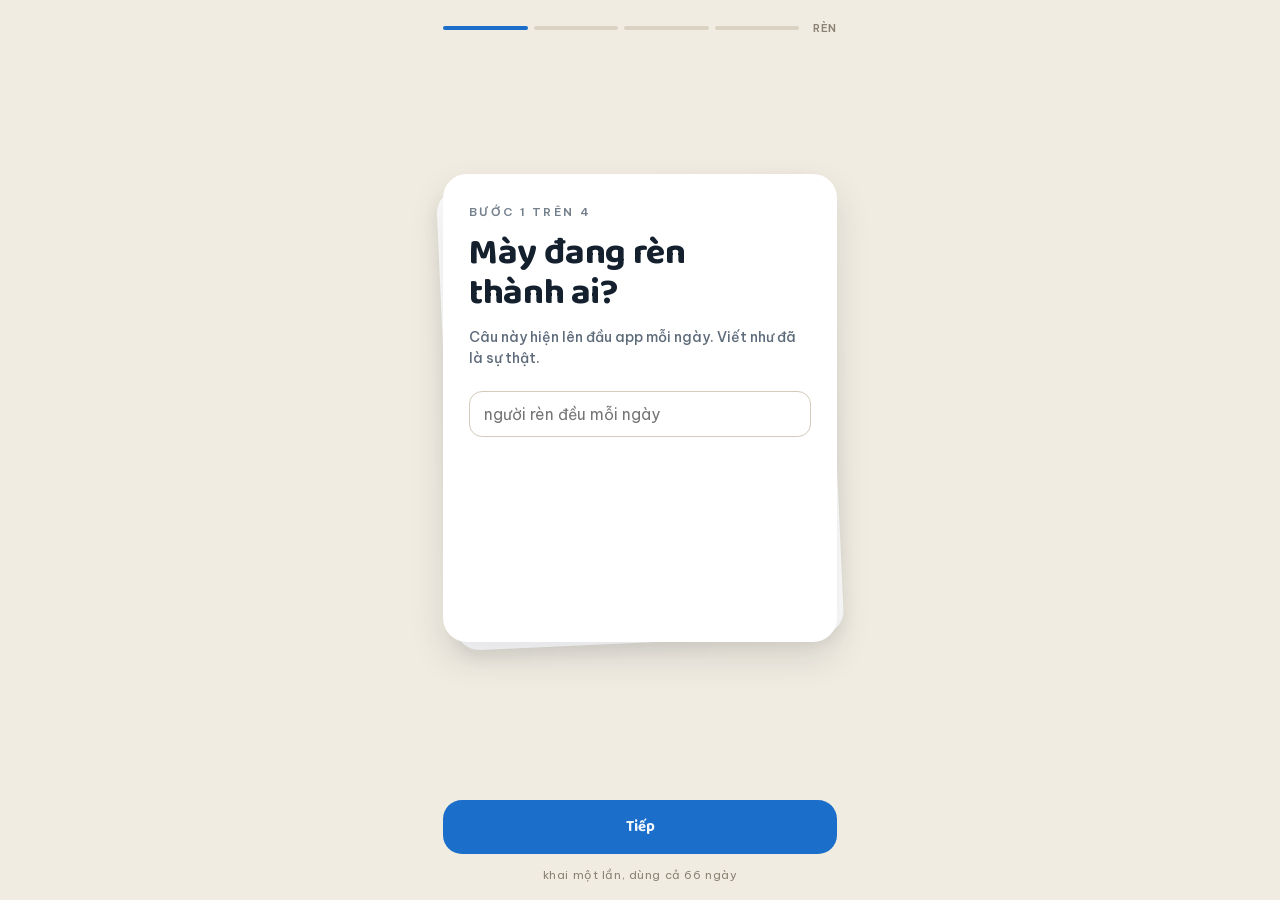
==== commit 326edf22: "Nhắc kỷ luật qua Telegram lúc 21h + đồng bộ Supabase (mặc định tắt) App lưu localStorage thuần nên s" ====
--- a/index.html
+++ b/index.html
@@ -3,10 +3,10 @@
 <head>
 <meta charset="utf-8">
 <meta name="viewport" content="width=device-width,initial-scale=1,viewport-fit=cover">
-<meta name="theme-color" content="#16a34a" media="(prefers-color-scheme: light)">
-<meta name="theme-color" content="#0f1513" media="(prefers-color-scheme: dark)">
-<meta name="description" content="Rèn — app kỷ luật 66 ngày: việc tối thiểu mỗi ngày, chuỗi ngày, băng giữ chuỗi, phân tích.">
-<title>Rèn · Kỷ luật 66 ngày</title>
+<meta name="theme-color" content="#F1ECE1" media="(prefers-color-scheme: light)">
+<meta name="theme-color" content="#111820" media="(prefers-color-scheme: dark)">
+<meta name="description" content="Rèn — thẻ lật: mỗi lần mở chỉ một việc, quẹt phải là xong. 66 ngày để việc đó tự chạy.">
+<title>Rèn · thẻ lật</title>
 <link rel="manifest" href="manifest.json">
 <link rel="icon" type="image/svg+xml" href="icon.svg">
 <link rel="apple-touch-icon" href="icon.svg">
@@ -26,329 +26,281 @@
 @font-face{font-family:"Be Vietnam Pro";font-style:normal;font-weight:700;font-display:swap;src:url([data-uri]) format('woff2');unicode-range:U+0000-00FF, U+0131, U+0152-0153, U+02BB-02BC, U+02C6, U+02DA, U+02DC, U+0304, U+0308, U+0329, U+2000-206F, U+20AC, U+2122, U+2191, U+2193, U+2212, U+2215, U+FEFF, U+FFFD}
 @font-face{font-family:"Baloo 2";font-style:normal;font-weight:600 800;font-display:swap;src:url([data-uri]) format('woff2');unicode-range:U+0102-0103, U+0110-0111, U+0128-0129, U+0168-0169, U+01A0-01A1, U+01AF-01B0, U+0300-0301, U+0303-0304, U+0308-0309, U+0323, U+0329, U+1EA0-1EF9, U+20AB}
 @font-face{font-family:"Baloo 2";font-style:normal;font-weight:600 800;font-display:swap;src:url([data-uri]) format('woff2');unicode-range:U+0000-00FF, U+0131, U+0152-0153, U+02BB-02BC, U+02C6, U+02DA, U+02DC, U+0304, U+0308, U+0329, U+2000-206F, U+20AC, U+2122, U+2191, U+2193, U+2212, U+2215, U+FEFF, U+FFFD}
-*,::after,::before{box-sizing:border-box;margin:0;padding:0}
 :root{
-  --ac:#16a34a;--ac2:#15803d;--ac-dk:#15803d;--ac-lt:#f0fdf4;--ac-mid:#bbf7d0;
-  --org:#f97316;--org-lt:#fff7ed;
-  --bg:#f2f5f1;--card:#fff;--ink:#141815;--muted:#6b7280;--muted2:#9ca3af;
-  --border:#e2e8e1;--border2:#e6eae5;
-  --grn:#16a34a;--grn-lt:#dcfce7;--red:#dc2626;--red-lt:#fee2e2;
-  --amber:#d97706;--amber-lt:#fef3c7;--blue:#2563eb;--blue-lt:#dbeafe;
-  --vio:#7c3aed;--vio-lt:#ede9fe;
-  --sh:0 2px 12px rgba(8,50,28,.07);--sh2:0 8px 30px rgba(8,50,28,.13);
-  --r:12px;--r2:16px;
-  --disp:"Baloo 2","Be Vietnam Pro",system-ui,sans-serif;
-  --body:"Be Vietnam Pro",system-ui,-apple-system,sans-serif;
-}
-body.dark{
-  --bg:#0f1513;--card:#19211d;--ink:#eaf1ec;--muted:#94a49a;--muted2:#6d7d74;
-  --border:#26332c;--border2:#26332c;--ac-lt:#12291c;--ac-mid:#1d5234;--org-lt:#2a2014;
-  --grn-lt:#14331f;--red-lt:#3a1818;--amber-lt:#33270f;--blue-lt:#16243f;--vio-lt:#221a3d;
-  --sh:0 2px 12px rgba(0,0,0,.4);--sh2:0 10px 34px rgba(0,0,0,.5);
-}
-body{font-family:var(--body);background:var(--bg);color:var(--ink);font-size:14px;-webkit-font-smoothing:antialiased;transition:background .2s,color .2s;line-height:1.5}
-button{font-family:inherit;cursor:pointer;border:0;background:none;color:inherit}
-input,textarea,select{font-family:inherit;font-size:14px}
-svg{display:block}
+  --bg:#F1ECE1;--card:#FFFFFF;--b1:#FFFFFF;--b2:#F7F3EA;
+  --ink:#14202E;--mut:#5E6B7A;--dim:#8A8375;--line:#D2CABA;--cline:rgba(94,107,122,.16);
+  --ac:#1B6FCA;--acT:#F2F7FD;--off:#DAD3C4;--bm:#A9B4C1;
+  --skb:#F1ECE1;--skd:#D2CABA;--skt:#6E6659;--bad:#C4562F;
+  --sh:0 16px 34px rgba(30,40,55,.13);--shb:0 6px 16px rgba(30,40,55,.08);
+  --disp:"Baloo 2",system-ui,sans-serif;--body:"Be Vietnam Pro",system-ui,-apple-system,sans-serif;
+}
+body.night{
+  --bg:#111820;--card:#1B242E;--b1:#212C37;--b2:#1A232D;
+  --ink:#E9EFF6;--mut:#93A3B4;--dim:#7A8798;--line:#28333F;--cline:rgba(147,163,180,.18);
+  --ac:#4A9BF0;--acT:#08131F;--off:#28333F;--bm:#5D6E80;
+  --skb:#161F27;--skd:#2A3641;--skt:#93A3B4;--bad:#E0764A;
+  --sh:0 16px 34px rgba(0,0,0,.5);--shb:0 6px 16px rgba(0,0,0,.34);
+}
+*,::before,::after{box-sizing:border-box;margin:0;padding:0}
+html,body{background:var(--bg);height:100%}
+body{font-family:var(--body);color:var(--ink);-webkit-font-smoothing:antialiased;overscroll-behavior:none}
+button{font:inherit;color:inherit;background:none;border:0;cursor:pointer}
+input{font:inherit;color:var(--ink)}
 :focus-visible{outline:2px solid var(--ac);outline-offset:2px;border-radius:8px}
-::-webkit-scrollbar{height:8px;width:8px}::-webkit-scrollbar-thumb{background:var(--ac-mid);border-radius:8px}
-@keyframes fade{from{opacity:0;transform:translateY(8px)}to{opacity:1;transform:none}}
-@keyframes pop{from{opacity:0;transform:scale(.96)}to{opacity:1;transform:none}}
-@keyframes ringin{from{stroke-dashoffset:var(--circ)}}
-@keyframes bump{0%{transform:scale(.72)}55%{transform:scale(1.16)}100%{transform:scale(1)}}
-.app{display:flex;min-height:100vh}
-
-.side{width:236px;flex-shrink:0;background:var(--card);border-right:1px solid var(--border);position:sticky;top:0;height:100vh;display:flex;flex-direction:column;padding:18px 14px}
-.brand{display:flex;align-items:center;gap:10px;padding:4px 8px 18px}
-.brand .lic{width:40px;height:40px;border-radius:12px;background:linear-gradient(135deg,var(--ac),var(--ac-dk));display:flex;align-items:center;justify-content:center;color:#fff;flex-shrink:0;box-shadow:0 4px 12px rgba(22,163,74,.35)}
-.brand b{font-family:var(--disp);font-size:19px;line-height:1.05;font-weight:700}
-.brand small{font-size:11px;color:var(--muted);font-weight:500;display:block}
-.nav{display:flex;flex-direction:column;gap:3px;margin-top:6px}
-.nav button{display:flex;align-items:center;gap:11px;padding:10px 12px;border-radius:11px;color:var(--muted);font-weight:500;font-size:13.5px;transition:all .14s;text-align:left;width:100%}
-.nav button:hover{background:var(--ac-lt);color:var(--ac-dk)}
-.nav button.on{background:linear-gradient(135deg,var(--ac),var(--ac-dk));color:#fff;box-shadow:0 4px 12px rgba(22,163,74,.3)}
-.nav .bdg{margin-left:auto;background:var(--red);color:#fff;font-size:11px;font-weight:700;min-width:20px;height:20px;border-radius:10px;display:flex;align-items:center;justify-content:center;padding:0 6px}
-.nav button.on .bdg{background:rgba(255,255,255,.25)}
-.side-foot{margin-top:auto;display:flex;flex-direction:column;gap:8px;padding-top:14px;border-top:1px solid var(--border)}
-.tgl{display:flex;align-items:center;gap:9px;padding:9px 12px;border-radius:11px;color:var(--muted);font-size:13px;font-weight:500}
-.tgl:hover{background:var(--ac-lt);color:var(--ac-dk)}
-.sidefire{display:flex;align-items:center;gap:10px;padding:10px 12px;border-radius:12px;background:var(--ac-lt);color:var(--ac-dk)}
-.sidefire b{font-family:var(--disp);font-size:20px;line-height:1}
-.sidefire small{font-size:11px;font-weight:600;color:var(--ac-dk);opacity:.8;display:block}
-
-.main{flex:1;min-width:0;display:flex;flex-direction:column}
-.topbar{position:sticky;top:0;z-index:40;background:var(--bg);padding:16px 26px 10px;display:flex;align-items:center;gap:14px;flex-wrap:wrap}
-.topbar h1{font-family:var(--disp);font-size:23px;font-weight:700;line-height:1.15}
-.topbar .sub{font-size:12.5px;color:var(--muted);margin-top:1px}
-.spacer{flex:1}
-.content{padding:6px 26px 96px}
-.content.anim{animation:fade .3s ease}
-@media(min-width:1024px){.content{padding-bottom:36px}}
-
-.btn{display:inline-flex;align-items:center;justify-content:center;gap:7px;background:linear-gradient(135deg,var(--ac),var(--ac-dk));color:#fff;padding:9px 16px;border-radius:11px;font-weight:600;font-size:13.5px;box-shadow:0 4px 12px rgba(22,163,74,.3);transition:transform .12s,box-shadow .12s,filter .12s}
-.btn:hover{transform:translateY(-1px);box-shadow:0 6px 18px rgba(22,163,74,.4)}
-.btn:active{transform:translateY(0)}
-.btn.ghost{background:var(--card);color:var(--ink);border:1px solid var(--border);box-shadow:none}
-.btn.ghost:hover{background:var(--ac-lt);color:var(--ac-dk);border-color:var(--ac-mid)}
-.btn.grn{background:linear-gradient(135deg,#22c55e,var(--grn));box-shadow:0 4px 12px rgba(22,163,74,.3)}
-.btn.blu{background:linear-gradient(135deg,#3b82f6,var(--blue));box-shadow:0 4px 12px rgba(37,99,235,.28)}
-.btn.dgr{background:var(--card);color:var(--red);border:1px solid var(--red);box-shadow:none}
-.btn.sm{padding:6px 11px;font-size:12.5px}
-.btn.wide{width:100%}
-.btn+.btn.wide,.btn.wide+.btn.wide{margin-top:9px}
-body.dark .btn{box-shadow:none}
-body.dark .btn:hover{box-shadow:none;filter:brightness(1.07)}
-body.dark .brand .lic,body.dark .nav button.on{box-shadow:none}
-
-.grid-stat{display:grid;grid-template-columns:repeat(auto-fit,minmax(158px,1fr));gap:14px;margin-bottom:20px}
-.stat{background:var(--card);border:1px solid var(--border);border-radius:var(--r2);padding:16px 18px;box-shadow:var(--sh);position:relative;overflow:hidden}
-.stat .ic{width:38px;height:38px;border-radius:11px;display:flex;align-items:center;justify-content:center;margin-bottom:10px}
-.stat .n{font-family:var(--disp);font-size:30px;line-height:1;font-weight:700}
-.stat .n s{font-size:14px;text-decoration:none;color:var(--muted);font-weight:600}
-.stat .l{font-size:12.5px;color:var(--muted);margin-top:3px;font-weight:500}
-.ic.o{background:var(--org-lt);color:var(--org)}.ic.b{background:var(--blue-lt);color:var(--blue)}
-.ic.g{background:var(--grn-lt);color:var(--grn)}.ic.r{background:var(--red-lt);color:var(--red)}
-.ic.a{background:var(--amber-lt);color:var(--amber)}.ic.v{background:var(--vio-lt);color:var(--vio)}
-
-.panel{background:var(--card);border:1px solid var(--border);border-radius:var(--r2);box-shadow:var(--sh);margin-bottom:18px}
-.panel-h{display:flex;align-items:center;gap:9px;padding:15px 18px;border-bottom:1px solid var(--border)}
-.panel-h b{font-size:15px;font-family:var(--disp);font-weight:700;flex:1}
-.panel-h .lead{color:var(--ac);display:flex}
-.panel-h small{font-size:11.5px;color:var(--muted);font-weight:500}
-.panel-b{padding:16px 18px}
-.panel-b.tight{padding:6px 18px 12px}
-.panel-b.flush{padding:0}
-.cols{display:grid;grid-template-columns:1.35fr 1fr;gap:18px;align-items:start}
-@media(max-width:900px){.cols{grid-template-columns:1fr}}
-
-.row{display:flex;align-items:center;gap:12px;padding:12px 18px;border-bottom:1px solid var(--border);transition:background .12s}
-.row:last-child{border-bottom:0}
-.row:hover{background:var(--ac-lt)}
-.chk{width:26px;height:26px;border-radius:9px;border:2px solid var(--muted2);flex-shrink:0;display:flex;align-items:center;justify-content:center;cursor:pointer;color:transparent;transition:all .14s}
-.chk:hover{border-color:var(--ac)}
-.row.done .chk{background:var(--grn);border-color:var(--grn);color:#fff}
-.chk.bump{animation:bump .34s cubic-bezier(.34,1.6,.64,1)}
-.row .rt{flex:1;min-width:0}
-.row .rt b{font-weight:600;font-size:14px;display:block}
-.row.done .rt b{text-decoration:line-through;color:var(--muted)}
-.row .rt small{color:var(--muted);font-size:12px}
-.row .hic{width:30px;height:30px;border-radius:9px;display:flex;align-items:center;justify-content:center;flex-shrink:0}
-.row.mute{opacity:.45}
-.tag{display:inline-flex;align-items:center;gap:4px;font-size:11px;font-weight:600;padding:3px 8px;border-radius:7px;white-space:nowrap}
-.tag.o{background:var(--org-lt);color:var(--org)}.tag.g{background:var(--grn-lt);color:var(--grn)}
-.tag.b{background:var(--blue-lt);color:var(--blue)}.tag.a{background:var(--amber-lt);color:var(--amber)}
-.tag.r{background:var(--red-lt);color:var(--red)}.tag.v{background:var(--vio-lt);color:var(--vio)}
-
-.prog{height:8px;background:var(--border2);border-radius:6px;overflow:hidden}
-.prog>i{display:block;height:100%;background:linear-gradient(90deg,var(--ac),var(--ac-dk));border-radius:6px;transition:width .4s}
-.prog.full>i{background:linear-gradient(90deg,#22c55e,var(--grn))}
-.prog.ice>i{background:linear-gradient(90deg,#60a5fa,var(--blue))}
-
-.ringwrap{display:flex;align-items:center;gap:18px}
-.ring{position:relative;width:118px;height:118px;flex-shrink:0}
-.ring .mid{position:absolute;inset:0;display:flex;flex-direction:column;align-items:center;justify-content:center}
-.ring .mid b{font-family:var(--disp);font-size:27px;line-height:1;font-weight:700}
-.ring .mid small{font-size:11px;color:var(--muted);font-weight:600}
-.ring circle{transition:stroke-dashoffset .5s ease}
-
-.vow{background:linear-gradient(135deg,var(--ac),var(--ac-dk));border-radius:var(--r2);padding:22px 20px;color:#fff;box-shadow:0 8px 24px rgba(22,163,74,.28);margin-bottom:18px;position:relative;overflow:hidden}
-body.dark .vow{box-shadow:none}
-.vow .lb{font-size:11px;font-weight:700;letter-spacing:1.1px;text-transform:uppercase;opacity:.85}
-.vow .say{font-family:var(--disp);font-size:clamp(20px,4.6vw,27px);font-weight:700;line-height:1.25;margin-top:6px}
-.vow .mrow{display:flex;gap:22px;margin-top:14px;padding-top:13px;border-top:1px solid rgba(255,255,255,.25)}
-.vow .mrow div b{font-family:var(--disp);font-size:20px;font-weight:700;display:block;line-height:1.1}
-.vow .mrow div small{font-size:11px;opacity:.85;font-weight:500}
-.vow .glow{position:absolute;right:-30px;top:-30px;width:150px;height:150px;border-radius:50%;background:rgba(255,255,255,.12)}
-
-.note{border-radius:var(--r2);padding:14px 16px;margin-bottom:16px;display:flex;gap:12px;align-items:flex-start;font-size:13.5px;font-weight:500;line-height:1.5;border:1px solid transparent}
-.note b{font-weight:700}
-.note.warn{background:var(--red-lt);color:var(--red);border-color:rgba(220,38,38,.25)}
-.note.ice{background:var(--blue-lt);color:var(--blue);border-color:rgba(37,99,235,.22)}
-.note.win{background:var(--grn-lt);color:var(--grn);border-color:rgba(22,163,74,.22)}
-.note.tipy{background:var(--amber-lt);color:var(--amber);border-color:rgba(217,119,6,.22)}
-.note u{cursor:pointer;font-weight:700}
-.note .ni{flex-shrink:0;margin-top:1px}
-
-.heat{display:grid;grid-template-columns:repeat(7,1fr);gap:6px;max-width:470px;margin:0 auto}
-.hd{font-size:10.5px;font-weight:700;color:var(--muted2);text-align:center;padding-bottom:2px}
-.cell{aspect-ratio:1;border-radius:9px;background:var(--bg);border:1px solid var(--border);display:flex;align-items:center;justify-content:center;font-size:11px;font-weight:600;color:var(--muted2);cursor:pointer;transition:transform .1s,box-shadow .12s}
-.cell:hover{transform:scale(1.07);box-shadow:var(--sh)}
-.cell.void{visibility:hidden}
-.cell.hit{background:linear-gradient(135deg,#22c55e,var(--grn));border-color:transparent;color:#fff}
-.cell.ice{background:linear-gradient(135deg,#60a5fa,var(--blue));border-color:transparent;color:#fff}
-.cell.part{background:var(--amber-lt);border-color:var(--amber);color:var(--amber)}
-.cell.slip{background:var(--red-lt);border-color:var(--red);color:var(--red)}
-.cell.fut{opacity:.5;cursor:default}
-.cell.fut:hover{transform:none;box-shadow:none}
-.cell.now{outline:2.5px solid var(--ac);outline-offset:2px}
-.key{display:flex;flex-wrap:wrap;gap:8px 16px;margin-top:14px}
-.key span{display:flex;align-items:center;gap:6px;font-size:12px;color:var(--muted);font-weight:500}
-.key i{width:13px;height:13px;border-radius:4px;display:block}
-
-.bars{display:flex;align-items:flex-end;gap:6px;height:118px;padding-top:6px}
-.bars .bcol{flex:1;display:flex;flex-direction:column;align-items:center;gap:6px;height:100%;justify-content:flex-end;min-width:0}
-.bars .bk{width:100%;border-radius:7px 7px 3px 3px;background:linear-gradient(180deg,#fbbf24,var(--amber));min-height:4px;transition:height .4s}
-.bars .bk.g{background:linear-gradient(180deg,#22c55e,var(--grn))}
-.bars .bk.b{background:linear-gradient(180deg,#60a5fa,var(--blue))}
-.bars .bk.e{background:var(--border2)}
-.bars .bl{font-size:10.5px;color:var(--muted2);font-weight:600;white-space:nowrap}
-canvas{width:100%;display:block}
-
-.hstat{width:100%;border-collapse:collapse;font-size:13px}
-.hstat th{text-align:left;font-size:11px;letter-spacing:.4px;text-transform:uppercase;color:var(--muted2);font-weight:700;padding:0 10px 9px 0}
-.hstat th:last-child,.hstat td:last-child{text-align:right;padding-right:0}
-.hstat td{padding:10px 10px 10px 0;border-top:1px solid var(--border);font-weight:500}
-.hstat td b{font-weight:600}
-.hstat .mini{height:6px;border-radius:4px;background:var(--border2);overflow:hidden;margin-top:5px;min-width:64px}
-.hstat .mini>i{display:block;height:100%;border-radius:4px;background:linear-gradient(90deg,var(--ac),var(--ac-dk))}
-
-.badges{display:flex;gap:9px;flex-wrap:wrap}
-.bch{display:flex;flex-direction:column;align-items:center;gap:5px;min-width:72px;padding:12px 8px;border-radius:13px;background:var(--bg);border:1px solid var(--border);text-align:center;flex:1 1 72px}
-.bch.on{background:linear-gradient(160deg,var(--ac-lt),var(--card));border-color:var(--ac-mid)}
-.bch.off{opacity:.42}
-.bch .be{color:var(--ac);display:flex}
-.bch.off .be{color:var(--muted2)}
-.bch small{font-size:10.5px;font-weight:600;line-height:1.15;color:var(--muted)}
-.bch.on small{color:var(--ac-dk)}
-
-.fnd{display:flex;gap:12px;align-items:flex-start;padding:14px 0;border-top:1px solid var(--border)}
-.fnd:first-child{border-top:0;padding-top:4px}
-.fnd .fi{width:34px;height:34px;border-radius:10px;display:flex;align-items:center;justify-content:center;flex-shrink:0}
-.fnd .ft b{display:block;font-weight:600;font-size:13.5px;margin-bottom:2px}
-.fnd .ft p{font-size:12.5px;color:var(--muted);line-height:1.5}
-
-.fld{margin-bottom:15px}
-.fld label{display:block;font-size:12.5px;font-weight:600;color:var(--muted);margin-bottom:6px}
-.fld input,.fld textarea,.fld select{width:100%;background:var(--bg);border:1.5px solid var(--border);border-radius:10px;padding:10px 12px;color:var(--ink);outline:none;transition:border-color .14s}
-.fld input:focus,.fld textarea:focus{border-color:var(--ac)}
-.fld textarea{resize:vertical;min-height:70px;line-height:1.5}
-.frow{display:flex;gap:12px}.frow>*{flex:1}
-.frow .narrow{flex:0 0 104px}
-.chips{display:flex;gap:7px;flex-wrap:wrap}
-.chip{padding:7px 12px;border-radius:9px;background:var(--bg);border:1.5px solid var(--border);font-size:12.5px;font-weight:600;color:var(--muted);transition:all .12s;display:inline-flex;align-items:center;gap:6px}
-.chip:hover{border-color:var(--ac-mid)}
-.chip.on{background:var(--ac-lt);border-color:var(--ac);color:var(--ac-dk)}
-.chip.ico{padding:9px}
-.swatch{width:34px;height:34px;border-radius:10px;border:2.5px solid transparent;display:flex;align-items:center;justify-content:center}
-.swatch.on{border-color:var(--ink)}
-.step{display:flex;align-items:center;gap:6px}
-.step button{width:34px;height:34px;border:1.5px solid var(--border);border-radius:10px;color:var(--muted);display:flex;align-items:center;justify-content:center;background:var(--bg)}
-.step button:hover{border-color:var(--ac);color:var(--ac-dk)}
-.step .v{min-width:60px;text-align:center;font-family:var(--disp);font-size:18px;font-weight:700}
-.step .v.low{color:var(--red)}.step .v.ok{color:var(--grn)}
-.kv{display:flex;align-items:center;justify-content:space-between;gap:14px;padding:13px 0;border-top:1px solid var(--border)}
-.kv:first-child{border-top:0}
-.kv .kt b{display:block;font-weight:600;font-size:13.5px}
-.kv .kt small{font-size:12px;color:var(--muted)}
-
-.ov{position:fixed;inset:0;background:rgba(20,14,8,.55);backdrop-filter:blur(3px);z-index:100;display:flex;align-items:flex-end;justify-content:center;animation:fade .2s}
-@media(min-width:640px){.ov{align-items:center;padding:20px}}
-.modal{background:var(--card);width:100%;max-width:520px;max-height:92vh;overflow-y:auto;border-radius:20px 20px 0 0;animation:pop .25s ease;box-shadow:var(--sh2)}
-@media(min-width:640px){.modal{border-radius:20px}}
-.modal-h{display:flex;align-items:center;gap:10px;padding:17px 20px;border-bottom:1px solid var(--border);position:sticky;top:0;background:var(--card);z-index:2}
-.modal-h b{font-family:var(--disp);font-size:17px;flex:1;font-weight:700}
-.modal-h small{display:block;font-size:11.5px;color:var(--muted);font-weight:500;font-family:var(--body)}
-.modal-h .x{color:var(--muted);padding:5px;display:flex;border-radius:9px}
-.modal-h .x:hover{background:var(--bg);color:var(--red)}
-.modal-b{padding:18px 20px}
-.modal-f{display:flex;gap:10px;padding:15px 20px;border-top:1px solid var(--border);position:sticky;bottom:0;background:var(--card)}
-.modal-f .btn{flex:1;padding:12px}
-
-.mtop{display:none;align-items:center;gap:10px;padding:12px 16px;background:var(--card);border-bottom:1px solid var(--border);position:sticky;top:0;z-index:50}
-.mtop .lic{width:34px;height:34px;border-radius:10px;background:linear-gradient(135deg,var(--ac),var(--ac-dk));display:flex;align-items:center;justify-content:center;color:#fff}
-.mtop b{font-family:var(--disp);font-size:17px;font-weight:700;flex:1}
-.mtop .mfire{display:flex;align-items:center;gap:5px;color:var(--ac-dk);background:var(--ac-lt);padding:5px 11px;border-radius:20px;font-weight:700;font-size:13px}
-.botnav{display:none;position:fixed;bottom:0;left:0;right:0;background:var(--card);border-top:1px solid var(--border);z-index:50;padding:6px 4px calc(8px + env(safe-area-inset-bottom))}
-.botnav button{display:flex;flex-direction:column;align-items:center;gap:2px;font-size:10px;font-weight:600;color:var(--muted2);padding:5px 2px;border-radius:10px;flex:1 1 0;min-width:0;white-space:nowrap}
-.botnav button.on{color:var(--ac)}
-.fab{display:none;position:fixed;right:18px;bottom:calc(78px + env(safe-area-inset-bottom));width:56px;height:56px;border-radius:50%;background:linear-gradient(135deg,var(--ac),var(--ac-dk));color:#fff;align-items:center;justify-content:center;box-shadow:0 8px 24px rgba(22,163,74,.45);z-index:49}
-@media(max-width:820px){
-  .side{display:none}.mtop{display:flex}.botnav{display:flex}.fab{display:flex}
-  .topbar{display:none}.content{padding:14px 14px 100px}
-  .grid-stat{grid-template-columns:repeat(2,1fr);gap:11px}
-  .ringwrap{flex-direction:column;align-items:stretch;gap:14px}
-  .ring{margin:0 auto}
-}
-.toast{position:fixed;left:50%;bottom:92px;transform:translateX(-50%);background:linear-gradient(135deg,var(--ac),var(--ac-dk));color:#fff;padding:12px 22px;border-radius:30px;font-size:13.5px;font-weight:600;z-index:350;display:flex;align-items:center;gap:10px;box-shadow:var(--sh2);animation:pop .25s;max-width:90vw}
-.toast.g{background:linear-gradient(135deg,#22c55e,var(--grn))}
-.toast.b{background:linear-gradient(135deg,#3b82f6,var(--blue))}
-@media(min-width:820px){.toast{bottom:28px}}
-.fx{position:fixed;inset:0;pointer-events:none;z-index:400}
-.empty{text-align:center;padding:34px 18px;color:var(--muted2)}
-.empty p{margin-top:9px;font-size:13.5px}
-.hint{font-size:12.5px;color:var(--muted);line-height:1.5;margin-top:9px}
-.wz{max-width:620px;margin:0 auto;padding:22px 16px 60px}
-.wz .head{text-align:center;margin-bottom:20px}
-.wz .head .lic{width:58px;height:58px;border-radius:17px;background:linear-gradient(135deg,var(--ac),var(--ac-dk));display:flex;align-items:center;justify-content:center;color:#fff;margin:0 auto 12px;box-shadow:0 8px 22px rgba(22,163,74,.35)}
-.wz .head h1{font-family:var(--disp);font-size:27px;font-weight:700}
-.wz .head p{font-size:13.5px;color:var(--muted);margin-top:5px;line-height:1.55}
+#app{max-width:430px;margin:0 auto;min-height:100dvh;display:flex;flex-direction:column;padding:calc(18px + env(safe-area-inset-top)) 18px calc(18px + env(safe-area-inset-bottom))}
+
+.pips{display:flex;gap:6px;align-items:center;flex-shrink:0}
+.pips i{height:4px;border-radius:3px;background:var(--off);flex:1;transition:background .3s}
+.pips i.on{background:var(--ac)}
+.pips button{font-size:11px;color:var(--dim);font-weight:600;letter-spacing:.06em;margin-left:8px;white-space:nowrap;padding:3px 0}
+.pips button:hover{color:var(--ac)}
+
+.stack{position:relative;flex:0 1 auto;height:min(468px,62vh);min-height:300px;margin:auto 0}
+.cd{position:absolute;inset:0;border-radius:24px;background:var(--card);will-change:transform}
+.cd.k2{transform:rotate(4deg) translateY(9px) scale(.965);background:var(--b2);box-shadow:var(--shb)}
+.cd.k1{transform:rotate(-2.6deg) translateY(4px) scale(.985);background:var(--b1);box-shadow:var(--shb)}
+.cd.fr{display:flex;flex-direction:column;padding:30px 26px;box-shadow:var(--sh);touch-action:pan-y;cursor:grab;font-family:var(--disp)}
+.cd.fr.drag{cursor:grabbing;transition:none}
+.cd.fr.snap{transition:transform .34s cubic-bezier(.2,1.3,.5,1)}
+.cd.fr.fly{transition:transform .3s ease-out,opacity .3s ease-out;opacity:0}
+.cd .no{font-size:11.5px;font-weight:600;letter-spacing:.2em;text-transform:uppercase;color:var(--mut);font-family:var(--body);opacity:.85}
+.cd .tk{font-size:clamp(30px,8.6vw,37px);line-height:1.08;font-weight:700;color:var(--ink);margin-top:14px;letter-spacing:-.01em}
+.cd .mt{font-size:14px;color:var(--mut);font-family:var(--body);font-weight:500;margin-top:14px;line-height:1.5}
+.cd .mini{margin-top:20px;border-top:1px solid var(--cline);font-family:var(--body)}
+.cd .mini>div{display:flex;justify-content:space-between;align-items:baseline;gap:12px;padding:10px 0;border-bottom:1px solid var(--cline)}
+.cd .mini>div:last-child{border-bottom:0}
+.cd .mini .k{font-size:11px;font-weight:600;letter-spacing:.1em;text-transform:uppercase;color:var(--mut)}
+.cd .mini .v{font-size:14px;font-weight:600}
+.cd .mini .v.hot{color:var(--ac)}
+.cd .mini .v.bad{color:var(--bad)}
+.cd .big{margin-top:auto;font-size:clamp(70px,20vw,92px);line-height:.9;font-weight:700;color:var(--ac);letter-spacing:-.04em;display:flex;align-items:flex-end;gap:2px}
+.cd .big s{font-size:21px;color:var(--bm);text-decoration:none;letter-spacing:0;padding-bottom:9px;font-weight:700}
+.cd .dial{margin-top:auto;display:flex;align-items:center;gap:14px}
+.cd .dial button{width:46px;height:46px;border:2px solid var(--line);border-radius:15px;color:var(--mut);font-size:22px;font-weight:700;display:flex;align-items:center;justify-content:center;line-height:1}
+.cd .dial button:hover{border-color:var(--ac);color:var(--ac)}
+.cd .dial .rd{font-size:clamp(50px,14vw,64px);font-weight:700;color:var(--ac);line-height:.95;letter-spacing:-.03em;min-width:118px}
+.cd .dial .rd s{font-size:19px;color:var(--bm);text-decoration:none}
+.cd .num{margin-top:auto;display:flex;align-items:flex-end;gap:10px}
+.cd .num input{width:150px;border:0;border-bottom:2.5px solid var(--ac);background:none;font-family:var(--disp);font-size:56px;font-weight:700;color:var(--ac);padding:0 4px 4px;letter-spacing:-.03em;outline:none}
+.cd .num s{font-size:18px;color:var(--bm);text-decoration:none;font-family:var(--body);font-weight:600;padding-bottom:12px}
+.stamp{position:absolute;top:26px;padding:7px 13px;border:3px solid;border-radius:9px;font-family:var(--body);font-size:14px;font-weight:700;letter-spacing:.14em;opacity:0;pointer-events:none}
+.stamp.sy{right:22px;transform:rotate(11deg);border-color:var(--ac);color:var(--ac)}
+.stamp.sn{left:22px;transform:rotate(-11deg);border-color:var(--skt);color:var(--skt)}
+
+.acts{display:flex;gap:11px;padding-top:22px;flex-shrink:0}
+.acts button{flex:1;border-radius:19px;padding:15px 8px;font-family:var(--disp);font-size:15px;font-weight:700;transition:filter .15s,transform .1s}
+.acts .sk{background:var(--skb);color:var(--skt);border:2px solid var(--skd)}
+.acts .ok{background:var(--ac);color:var(--acT)}
+.acts button:active{transform:scale(.985)}
+.acts button:hover{filter:brightness(.97)}
+.hint{margin-top:13px;font-size:11.5px;color:var(--dim);letter-spacing:.05em;text-align:center;flex-shrink:0}
+.hint b{font-weight:600;color:var(--dim)}
+.foot{display:flex;justify-content:center;gap:20px;margin-top:12px;flex-shrink:0}
+.foot button{font-size:12px;color:var(--dim);font-weight:600;letter-spacing:.04em;padding:5px 2px}
+.foot button:hover{color:var(--ac)}
+
+.sheet{position:fixed;inset:0;background:var(--bg);z-index:60;overflow-y:auto;animation:up .3s cubic-bezier(.2,.9,.3,1)}
+@keyframes up{from{transform:translateY(18px)}to{transform:none}}
+body.sheeton{overflow:hidden}
+body.sheeton #app{display:none}
+.sh-in{max-width:430px;margin:0 auto;padding:calc(20px + env(safe-area-inset-top)) 18px calc(30px + env(safe-area-inset-bottom))}
+.sh-h{display:flex;align-items:center;justify-content:space-between;gap:12px;padding-bottom:16px;border-bottom:1px solid var(--line);margin-bottom:20px}
+.sh-h b{font-family:var(--disp);font-size:22px;font-weight:700}
+.sh-h button{width:38px;height:38px;border-radius:50%;border:1.5px solid var(--line);color:var(--mut);display:flex;align-items:center;justify-content:center}
+.sh-h button:hover{border-color:var(--ac);color:var(--ac)}
+.blk{margin-bottom:26px}
+.blk>.lb{font-size:10.5px;font-weight:600;letter-spacing:.2em;text-transform:uppercase;color:var(--dim);display:block;margin-bottom:11px}
+.quad{display:grid;grid-template-columns:1fr 1fr;gap:10px}
+.st{background:var(--card);border-radius:16px;padding:14px 15px;box-shadow:var(--shb)}
+.st b{display:block;font-family:var(--disp);font-size:27px;font-weight:700;line-height:1;color:var(--ac)}
+.st b.q{color:var(--ink)}
+.st b.bad{color:var(--bad)}
+.st s{display:block;font-size:11.5px;color:var(--mut);text-decoration:none;margin-top:4px;font-weight:500}
+.map{display:grid;grid-template-columns:repeat(11,1fr);gap:5px}
+.map i{aspect-ratio:1;border-radius:6px;background:var(--off);display:block}
+.map i.h{background:var(--ac)}
+.map i.c{background:none;box-shadow:inset 0 0 0 2px var(--ac)}
+.map i.p{background:none;box-shadow:inset 0 0 0 1.5px var(--line)}
+.map i.m{background:var(--bad);opacity:.85}
+.map i.n{outline:2px solid var(--ink);outline-offset:2px}
+.key{display:flex;flex-wrap:wrap;gap:7px 15px;margin-top:13px}
+.key span{display:flex;align-items:center;gap:6px;font-size:11.5px;color:var(--mut);font-weight:500}
+.key i{width:11px;height:11px;border-radius:4px;display:block}
+.rw{display:flex;align-items:center;gap:13px;background:var(--card);border-radius:15px;padding:13px 15px;margin-bottom:9px;box-shadow:var(--shb)}
+.rw .nm{flex:1;min-width:0}
+.rw .nm b{display:block;font-size:14.5px;font-weight:600}
+.rw .nm s{display:block;font-size:11.5px;color:var(--mut);text-decoration:none;margin-top:1px}
+.rw .rt{font-family:var(--disp);font-size:19px;font-weight:700;color:var(--ac)}
+.rw button.ed{font-size:12px;color:var(--mut);font-weight:600;border:1.5px solid var(--line);border-radius:11px;padding:6px 11px}
+.rw button.ed:hover{border-color:var(--ac);color:var(--ac)}
+.fld{margin-bottom:14px}
+.fld label{display:block;font-size:12px;font-weight:600;color:var(--mut);margin-bottom:6px}
+.fld input{width:100%;background:var(--card);border:1.5px solid var(--line);border-radius:13px;padding:12px 14px;outline:none;font-size:15.5px}
+.fld input:focus{border-color:var(--ac)}
+.two{display:flex;gap:11px}
+.two>*{flex:1}
+.two .sm{flex:0 0 96px}
+.btn{display:block;width:100%;border-radius:17px;padding:14px;text-align:center;font-family:var(--disp);font-size:15px;font-weight:700;background:var(--ac);color:var(--acT)}
+.btn.gh{background:none;border:2px solid var(--line);color:var(--mut)}
+.btn.gh:hover{border-color:var(--ac);color:var(--ac)}
+.btn.dg{background:none;border:2px solid var(--bad);color:var(--bad)}
+.btn+.btn{margin-top:9px}
+.tip{font-size:12.5px;color:var(--mut);line-height:1.5;margin-top:10px}
+.chips{display:flex;gap:8px;flex-wrap:wrap}
+.chip{border:1.5px solid var(--line);border-radius:12px;padding:9px 14px;font-size:13px;font-weight:600;color:var(--mut)}
+.chip.on{border-color:var(--ac);color:var(--ac);background:var(--card)}
+#toast{position:fixed;left:50%;bottom:calc(26px + env(safe-area-inset-bottom));transform:translate(-50%,90px);background:var(--ink);color:var(--bg);padding:12px 20px;border-radius:20px;font-size:13.5px;font-weight:600;z-index:80;transition:transform .28s cubic-bezier(.2,1.3,.5,1);max-width:88vw;text-align:center}
+#toast.up{transform:translate(-50%,0)}
 @media(prefers-reduced-motion:reduce){*{animation:none!important;transition:none!important}}
 </style>
 
 <div id="app"></div>
-<div id="mroot"></div>
-<div id="troot"></div>
+<div id="sheet"></div>
+<div id="toast" role="status" aria-live="polite"></div>
 
 <script>
 var KEY="ren.v2", OLD="ren-v1";
-var I={
- grid:'<path d="M4 4h6v6H4zM14 4h6v6h-6zM4 14h6v6H4zM14 14h6v6h-6z"/>',
- flame:'<path d="M13.1 2.2c.4 3-.9 4.6-2.3 6.1C9.2 9.9 7.5 11.6 7.5 14.6c0 3.3 2.7 6 6 6s6-2.7 6-6c0-4.3-2.6-6.6-4.2-8.1-1-1-1.9-2-2.2-4.3z" fill="currentColor" stroke="none"/>',
- cal:'<rect x="3.5" y="5" width="17" height="16" rx="3"/><path d="M8 3v3M16 3v3M3.5 10h17"/>',
- chart:'<path d="M4 19h16M7 15l3-4 3 3 4-6"/>',
- sliders:'<path d="M4 8h9M18 8h2M4 16h4M12 16h8"/><circle cx="15.5" cy="8" r="2.2"/><circle cx="9" cy="16" r="2.2"/>',
- check:'<path d="M5 13l4.5 4.5L19 7"/>',
- plus:'<path d="M12 5v14M5 12h14"/>',
- x:'<path d="M6 6l12 12M18 6L6 18"/>',
- pencil:'<path d="M4 20h4l10-10-4-4L4 16z"/>',
- trash:'<path d="M4 7h16M9.5 7V4.5h5V7M6.5 7l1 13h9l1-13"/>',
- moon:'<path d="M20 14.5A8.5 8.5 0 0 1 9.5 4a8.5 8.5 0 1 0 10.5 10.5z" fill="currentColor" stroke="none"/>',
- sun:'<circle cx="12" cy="12" r="4.2"/><path d="M12 2.5v2M12 19.5v2M2.5 12h2M19.5 12h2M5.5 5.5l1.5 1.5M17 17l1.5 1.5M18.5 5.5L17 7M7 17l-1.5 1.5"/>',
- bolt:'<path d="M13.5 2 4 14h6l-1.5 8L20 10h-6.5z" fill="currentColor" stroke="none"/>',
- target:'<circle cx="12" cy="12" r="8.4"/><circle cx="12" cy="12" r="3.6"/>',
- bed:'<path d="M3 18v-7h12.5a4.5 4.5 0 0 1 4.5 4.5V18M3 18h18M3 11V6.5"/><circle cx="7.2" cy="8.4" r="1.7"/>',
- note:'<path d="M5 4h8.5L19 9.5V20H5z"/><path d="M13 4v6h6"/>',
- users:'<circle cx="9" cy="8" r="3.2"/><path d="M2.8 20c0-3.4 2.8-6.2 6.2-6.2s6.2 2.8 6.2 6.2M16.5 5.4a3.2 3.2 0 0 1 0 6M18.4 20c0-2.3-.9-4.3-2.3-5.6"/>',
- spark:'<path d="M11 3l1.9 4.4L17.3 9l-4.4 1.6L11 15l-1.6-4.4L5 9l4.4-1.6z"/><path d="M18 15l.8 2 2.2.8-2.2.8-.8 2-.8-2-2.2-.8 2.2-.8z"/>',
- cup:'<path d="M8 4h8v5a4 4 0 0 1-8 0zM8 6H5.2v1.6A3.2 3.2 0 0 0 8.4 11M16 6h2.8v1.6A3.2 3.2 0 0 1 15.6 11M12 13v4M9 20h6"/>',
- snow:'<path d="M12 2.5v19M4.2 6.8l15.6 10.4M19.8 6.8L4.2 17.2"/>',
- dl:'<path d="M12 4v11M8 11.5l4 4 4-4M5 19.5h14"/>',
- ul:'<path d="M12 20V9M8 12.5l4-4 4 4M5 4.5h14"/>',
- copy:'<rect x="8.5" y="8.5" width="11.5" height="11.5" rx="2.5"/><path d="M15.5 8.5V6.5a2.5 2.5 0 0 0-2.5-2.5H6.5A2.5 2.5 0 0 0 4 6.5V13a2.5 2.5 0 0 0 2.5 2.5h2"/>',
- dumb:'<path d="M4 9v6M7 7v10M17 7v10M20 9v6M7 12h10"/>',
- book:'<path d="M4 5.5A2.5 2.5 0 0 1 6.5 3H19v15H6.5A2.5 2.5 0 0 0 4 20.5z"/><path d="M4 5.5v15"/>',
- water:'<path d="M12 3s6 6.4 6 10.4A6 6 0 0 1 6 13.4C6 9.4 12 3 12 3z"/>',
- brush:'<path d="M9.5 14.5 4 20l5.5-1 .8-2.2M14 4.5l5.5 5.5-7.5 7.5-5.5-5.5z"/>',
- wallet:'<rect x="3.5" y="6" width="17" height="13" rx="3"/><path d="M3.5 10.5h17M16 14.5h1.5"/>',
- leaf:'<path d="M5 19C5 10 11 5 20 5c0 9-5 14-14 14H5zM5 19c2-5 5.5-8.5 10-10.5"/>'
-};
-function ic(n,s){return '<svg width="'+(s||20)+'" height="'+(s||20)+'" viewBox="0 0 24 24" fill="none" stroke="currentColor" stroke-width="1.9" stroke-linecap="round" stroke-linejoin="round">'+(I[n]||'')+'</svg>'}
-var ICONS=["flame","dumb","book","water","brush","bolt","leaf","wallet","note","spark"];
-var COLORS=["g","b","v","a","o","r"];
-var COLORHEX={o:"#f97316",g:"#16a34a",b:"#2563eb",a:"#d97706",v:"#7c3aed",r:"#dc2626"};
-var DEF={v:2,identity:"",habits:[],metric:{name:"",unit:""},pact:{who:"",stake:""},env:[],start:null,cycle:1,days:{},history:[],theme:"auto",tab:"dash"};
-var S=load(), M=null, bumpId=null, cheer=false, lastTab=null;
+var DEF={v:2,t:0,identity:"",habits:[],metric:{name:"",unit:""},pact:{who:"",stake:""},env:[],start:null,cycle:1,days:{},history:[],theme:"auto",tab:"today"};
+var S=load(), UI=null, back=[], drag=null;
 
 function load(){
   try{
-    var raw=localStorage.getItem(KEY);
-    if(raw){var o=JSON.parse(raw);return fill(o)}
-    var old=localStorage.getItem(OLD);
-    if(old){var p=JSON.parse(old);return fill(migrate(p))}
+    var raw=localStorage.getItem(KEY); if(raw) return fix(JSON.parse(raw));
+    var o=localStorage.getItem(OLD); if(o) return fix(mig(JSON.parse(o)));
   }catch(e){}
   return JSON.parse(JSON.stringify(DEF));
 }
-function fill(o){var d=JSON.parse(JSON.stringify(DEF));for(var k in d)if(!(k in o)||o[k]==null)o[k]=d[k];o.v=2;return o}
-function migrate(p){
+function fix(o){
+  var d=JSON.parse(JSON.stringify(DEF));
+  for(var k in d) if(!(k in o)||o[k]==null) o[k]=d[k];
+  o.habits=(o.habits||[]).map(function(h){return {id:h.id,name:h.name,icon:h.icon||"flame",color:h.color||"g",mins:h.mins==null?1:h.mins}});
+  for(var dk in o.days){var r=o.days[dk];
+    if(r.t==null)r.t=[]; if(r.snz==null)r.snz=0; if(r.note==null)r.note="";
+    if(r.energy===undefined)r.energy=null; if(r.crisis===undefined)r.crisis=false; if(r.closed===undefined)r.closed=false;}
+  o.v=2; return o;
+}
+function mig(p){
   var o=JSON.parse(JSON.stringify(DEF));
   o.identity=p.identity||"";o.metric=p.metric||{name:"",unit:""};o.pact=p.pact||{who:"",stake:""};
   o.env=p.env||[];o.start=p.start;o.cycle=p.cycle||1;o.history=p.history||[];
-  o.habits=(p.habits||[]).map(function(h,i){return {id:h.id,name:h.name,icon:ICONS[i%ICONS.length],color:COLORS[i%COLORS.length]}});
+  o.habits=(p.habits||[]).map(function(h){return {id:h.id,name:h.name,mins:1}});
   var d=p.days||{};
-  for(var k in d){var r=d[k];o.days[k]={t:r.t||[],sleep:r.sleep==null?null:r.sleep,energy:null,m:r.m==null?null:r.m,crisis:!!r.crisis,closed:!!r.closed,note:""}}
+  for(var k in d){var r=d[k];o.days[k]={t:r.t||[],sleep:r.sleep==null?null:r.sleep,energy:null,m:r.m==null?null:r.m,crisis:!!r.crisis,closed:!!r.closed,note:"",snz:0}}
   return o;
 }
-function save(){try{localStorage.setItem(KEY,JSON.stringify(S))}catch(e){}}
+function save(){S.t=Date.now();try{localStorage.setItem(KEY,JSON.stringify(S))}catch(e){}SY.queue()}
+function snapshot(){var c=JSON.parse(JSON.stringify(S));for(var k in c.days){delete c.days[k]._draft;delete c.days[k]._mdraft}return c}
+
+/* ─── đồng bộ Supabase — TUỲ CHỌN, MẶC ĐỊNH TẮT ───────────────────────────────────────
+   Ba việc: backup (chữa cái "đổi máy là mất"), mở cùng dữ liệu ở máy khác, và cho GitHub
+   Action đọc tiến độ mà soạn tin nhắc Telegram 21h — trình duyệt đóng thì không tự nhắc được.
+   MẶC ĐỊNH TẮT vì app này công khai trên GitHub Pages: bật sẵn là đẩy nhật ký của người lạ
+   lên máy chủ của Huy mà họ không hề chọn.
+   Mã đồng bộ nằm ở khoá localStorage RIÊNG (`ren.sync`), KHÔNG nằm trong state — nhờ vậy file
+   .json xuất ra đưa cho ai cũng không kèm chìa khoá vào dữ liệu trên máy chủ.
+   Lược đồ + mô hình bảo mật: docs/supabase-setup.sql */
+var SB="https://ltmlueqkajqmduoqghdf.supabase.co";
+var SBK="sb_publishable_74Lm6cc0CkoOOzy3A4IRrQ_BX0jHQcg";
+var SKEY="ren.sync", RE_ID=/^[0-9a-f]{8}-[0-9a-f]{4}-[0-9a-f]{4}-[0-9a-f]{4}-[0-9a-f]{12}$/;
+var SY={cfg:{id:"",on:false,at:0},timer:null,busy:false,again:false,msg:""};
+
+function uuid4(){
+  if(window.crypto&&crypto.randomUUID)return crypto.randomUUID();
+  var b=new Uint8Array(16);
+  if(window.crypto&&crypto.getRandomValues)crypto.getRandomValues(b);
+  else for(var j=0;j<16;j++)b[j]=Math.floor(Math.random()*256);
+  b[6]=(b[6]&15)|64;b[8]=(b[8]&63)|128;
+  var h=[];for(var i=0;i<16;i++)h.push((256+b[i]).toString(16).slice(1));
+  return h.slice(0,4).join("")+"-"+h.slice(4,6).join("")+"-"+h.slice(6,8).join("")+"-"+h.slice(8,10).join("")+"-"+h.slice(10).join("");
+}
+SY.read=function(){try{var o=JSON.parse(localStorage.getItem(SKEY)||"null");
+  if(o&&RE_ID.test(o.id||""))SY.cfg={id:o.id,on:!!o.on,at:o.at||0}}catch(e){}};
+SY.write=function(){try{localStorage.setItem(SKEY,JSON.stringify(SY.cfg))}catch(e){}};
+SY.rpc=function(fn,body,cb){
+  if(!window.fetch){cb(new Error("trình duyệt không hỗ trợ"));return}
+  fetch(SB+"/rest/v1/rpc/"+fn,{method:"POST",keepalive:true,
+    headers:{"apikey":SBK,"Authorization":"Bearer "+SBK,"Content-Type":"application/json"},
+    body:JSON.stringify(body)})
+   .then(function(r){return r.ok?r.json().then(function(j){cb(null,j)})
+                              :r.text().then(function(t){cb(new Error(r.status+" "+t.slice(0,120)))})})
+   .catch(function(e){cb(e)});
+};
+/* Chi tiết lỗi ra console, giao diện chỉ nói ngắn: nguyên văn PostgREST là một cục JSON dài,
+   nhét vào ô tip thì đẩy hết phần hướng dẫn ra khỏi tầm mắt. */
+SY.why=function(e){
+  if(window.console&&console.warn)console.warn("[đồng bộ]",e);
+  if(navigator.onLine===false)return "đang mất mạng";
+  var m=String(e&&e.message||""), code=m.match(/^\d{3}/);
+  return code?("máy chủ trả lỗi "+code[0]):"không gọi được máy chủ";
+};
+SY.done=function(){if(UI==="setup")drawSheet()};
+/* Chống dội: mỗi lần quẹt thẻ là một save(); gom 2,5 giây rồi mới đẩy một lần. Đang đẩy dở mà
+   có save() mới thì hẹn đẩy lại sau, không bắn song song (hai request đua nhau, cái cũ về sau
+   sẽ ghi đè cái mới). */
+SY.queue=function(){if(!SY.cfg.on||!SY.cfg.id)return;clearTimeout(SY.timer);SY.timer=setTimeout(SY.push,2500)};
+SY.push=function(){
+  if(!SY.cfg.on||!SY.cfg.id)return;
+  if(SY.busy){SY.again=true;return}
+  SY.busy=true;
+  SY.rpc("ren_push",{p_device:SY.cfg.id,p_state:snapshot()},function(err){
+    SY.busy=false;
+    if(err)SY.msg="Chưa đẩy được — "+SY.why(err);
+    else{SY.cfg.at=Date.now();SY.write();SY.msg=""}
+    if(SY.again){SY.again=false;SY.queue()}else SY.done();
+  });
+};
+/* Kéo bản trên máy chủ về rồi TRỘN, xong đẩy bản đã trộn lên. Chạy lúc mở app và khi bấm
+   "Đồng bộ ngay". Không ghi đè thẳng: hai máy cùng dùng một mã thì máy nào mở sau cũng phải
+   giữ được công của máy kia. */
+SY.boot=function(quiet){
+  if(!SY.cfg.on||!SY.cfg.id)return;
+  SY.rpc("ren_pull",{p_device:SY.cfg.id},function(err,j){
+    if(err){SY.msg="Chưa kéo được — "+SY.why(err);SY.done();return}
+    var row=j&&j.length?j[0]:null;
+    if(row&&row.state&&row.state.habits){S=mergeState(S,fix(row.state));UI2render()}
+    SY.msg="";save();
+    if(!quiet)toast(row?"Đã đồng bộ.":"Đã tạo bản trên máy chủ.");
+    SY.done();
+  });
+};
+function UI2render(){if(UI)drawSheet();render()}
+/* Trộn hai bản. Nguyên tắc: KHÔNG BAO GIỜ xoá công đã ghi — tick hai bên hợp nhất, số đo bên
+   nào có thì giữ. Phần cấu hình (việc, căn tính, ngày bắt đầu) lấy bản mới hơn theo `t`,
+   TRỪ khi một bên chưa có việc nào: máy mới cài `t` nhảy lên now ngay khi chạm vào giao diện,
+   so mốc thời gian thuần sẽ nuốt mất bản thật của máy cũ. */
+function mergeState(a,b){
+  var an=(a.habits||[]).length, bn=(b.habits||[]).length;
+  var bNew=(b.t||0)>(a.t||0);
+  var base=(!an&&bn)?b:((!bn&&an)?a:(bNew?b:a));
+  var o=JSON.parse(JSON.stringify(base)), keys={}, k;
+  o.days={};
+  for(k in (a.days||{}))keys[k]=1;
+  for(k in (b.days||{}))keys[k]=1;
+  for(k in keys)o.days[k]=mergeDay((a.days||{})[k],(b.days||{})[k],bNew);
+  o.t=Math.max(a.t||0,b.t||0);
+  return fix(o);
+}
+function mergeDay(x,y,bNew){
+  if(!x)return JSON.parse(JSON.stringify(y));
+  if(!y)return JSON.parse(JSON.stringify(x));
+  var n=JSON.parse(JSON.stringify(bNew?y:x)), old=bNew?x:y, t=(n.t||[]).slice();
+  (old.t||[]).forEach(function(id){if(t.indexOf(id)<0)t.push(id)});
+  n.t=t;
+  ["sleep","m","energy"].forEach(function(f){if(n[f]==null&&old[f]!=null)n[f]=old[f]});
+  if(!n.note&&old.note)n.note=old.note;
+  n.crisis=!!(n.crisis||old.crisis);
+  n.closed=!!(n.closed||old.closed);
+  n.snz=Math.max(n.snz||0,old.snz||0);
+  delete n._draft;delete n._mdraft;
+  return n;
+}
+SY.line=function(){
+  if(SY.msg)return SY.msg+". Sẽ thử lại ở lần lưu sau.";
+  if(!SY.cfg.at)return "Chưa đẩy lần nào.";
+  var d=new Date(SY.cfg.at), hh=pad(d.getHours())+":"+pad(d.getMinutes());
+  return "Đã đẩy lúc "+hh+(dk(d)===today()?" hôm nay":" ngày "+fmtFull(dk(d)))+".";
+};
+SY.read();
 function uid(){return Math.random().toString(36).slice(2,9)}
 function esc(s){return String(s==null?"":s).replace(/[&<>"']/g,function(c){return {"&":"&amp;","<":"&lt;",">":"&gt;",'"':"&quot;","'":"&#39;"}[c]})}
 function pad(n){return String(n).padStart(2,"0")}
@@ -357,541 +309,419 @@
 function P(k){var a=k.split("-");return new Date(+a[0],+a[1]-1,+a[2])}
 function addD(k,n){var d=P(k);return dk(new Date(d.getFullYear(),d.getMonth(),d.getDate()+n))}
 function diffD(a,b){return Math.round((P(b)-P(a))/864e5)}
-function wd(k){return (P(k).getDay()+6)%7}
-function fmtD(k){var a=k.split("-");return a[2]+"/"+a[1]}
 function fmtFull(k){var a=k.split("-");return a[2]+"/"+a[1]+"/"+a[0]}
-var WDN=["T2","T3","T4","T5","T6","T7","CN"];
-
 function rec(k){return S.days[k]||null}
+function ensure(k){if(!S.days[k])S.days[k]={t:[],sleep:null,energy:null,m:null,crisis:false,closed:false,note:"",snz:0};return S.days[k]}
 function need(){return S.habits.length}
-function got(k){var r=rec(k);return r&&r.t?r.t.filter(function(id){return S.habits.some(function(h){return h.id===id})}).length:0}
+function got(k){var r=rec(k);if(!r)return 0;return r.t.filter(function(id){return S.habits.some(function(h){return h.id===id})}).length}
 function isHit(k){var r=rec(k);if(!r)return false;var n=got(k);return r.crisis?n>=1:(n>0&&n>=need())}
-function stat(k){var r=rec(k);if(!r&&k>=today())return"fut";if(isHit(k))return (r.crisis&&got(k)<need())?"ice":"hit";if(got(k)>0)return"part";if(r||k<today())return"slip";return"fut"}
+function stat(k){var r=rec(k);if(!r&&k>=today())return"f";if(isHit(k))return (r.crisis&&got(k)<need())?"c":"h";if(got(k)>0)return"p";if(r||k<today())return"m";return"f"}
 function streak(){var k=today();if(!isHit(k))k=addD(k,-1);var n=0;while(isHit(k)&&n<4000){n++;k=addD(k,-1)}return n}
-function longest(){if(!S.start)return 0;var best=0,cur=0,k=S.start,end=today();while(k<=end){if(isHit(k)){cur++;if(cur>best)best=cur}else cur=0;k=addD(k,1)}return best}
-function hstreak(id){var k=today();var has=function(kk){var r=rec(kk);return !!(r&&r.t.indexOf(id)>=0)};if(!has(k))k=addD(k,-1);var n=0;while(has(k)&&n<4000){n++;k=addD(k,-1)}return n}
-function hrate(id){if(!S.start)return 0;var t=0,h=0,k=S.start,end=today();while(k<=end){t++;var r=rec(k);if(r&&r.t.indexOf(id)>=0)h++;k=addD(k,1)}return t?Math.round(h/t*100):0}
-function votes(){var v=0;for(var k in S.days)v+=got(k);return v}
+function longest(){if(!S.start)return 0;var b=0,c=0,k=S.start,e=today();while(k<=e){if(isHit(k)){c++;if(c>b)b=c}else c=0;k=addD(k,1)}return b}
+function hstreak(id){var k=today(),has=function(x){var r=rec(x);return !!(r&&r.t.indexOf(id)>=0)};if(!has(k))k=addD(k,-1);var n=0;while(has(k)&&n<4000){n++;k=addD(k,-1)}return n}
+function hrate(id){if(!S.start)return 0;var t=0,h=0,k=S.start,e=today();while(k<=e){t++;var r=rec(k);if(r&&r.t.indexOf(id)>=0)h++;k=addD(k,1)}return t?Math.round(h/t*100):0}
 function dayIx(){return S.start?diffD(S.start,today())+1:0}
-function last(n){var out=[];for(var i=n-1;i>=0;i--)out.push(addD(today(),-i));return out}
-function hits(arr){return arr.filter(isHit).length}
-function sleeps(n){var a=[];for(var i=0;i<n;i++){var r=rec(addD(today(),-i));if(r&&r.sleep!=null)a.push(r.sleep)}return a}
-function avg(a){return a.length?a.reduce(function(x,y){return x+y},0)/a.length:null}
-function crisisCount(){var c=0;for(var k in S.days)if(S.days[k].crisis)c++;return c}
-function pts(){var out=[],k=S.start,end=today(),i=0;if(!k)return out;while(k<=end){var r=rec(k);if(r&&r.m!=null&&r.m!==""&&!isNaN(+r.m))out.push({i:i,v:+r.m,k:k});k=addD(k,1);i++}return out}
-function ensure(k){if(!S.days[k])S.days[k]={t:[],sleep:null,energy:null,m:null,crisis:false,closed:false,note:""};return S.days[k]}
-function hby(id){for(var i=0;i<S.habits.length;i++)if(S.habits[i].id===id)return S.habits[i];return null}
-
-function sysDark(){var a=document.documentElement.getAttribute("data-theme");if(a==="dark")return true;if(a==="light")return false;return window.matchMedia&&window.matchMedia("(prefers-color-scheme:dark)").matches}
-function applyTheme(){var d=S.theme==="dark"||(S.theme==="auto"&&sysDark());document.body.classList.toggle("dark",d)}
-
-function toast(msg,kind){
-  var r=document.getElementById("troot");
-  r.innerHTML='<div class="toast '+(kind||"")+'">'+ic(kind==="b"?"snow":kind==="g"?"check":"flame",20)+'<span>'+esc(msg)+'</span></div>';
-  clearTimeout(r._h);r._h=setTimeout(function(){r.innerHTML=""},2900);
-}
-function burst(){
-  if(window.matchMedia&&window.matchMedia("(prefers-reduced-motion:reduce)").matches)return;
-  var cv=document.createElement("canvas");cv.className="fx";cv.setAttribute("aria-hidden","true");
-  document.body.appendChild(cv);
-  var kill=function(){if(cv.parentNode)cv.parentNode.removeChild(cv)};
-  var safety=setTimeout(kill,2500);
-  var c=cv.getContext("2d"),dpr=window.devicePixelRatio||1;
-  var W=cv.clientWidth,H=cv.clientHeight;cv.width=W*dpr;cv.height=H*dpr;c.scale(dpr,dpr);
-  var cols=["#16a34a","#22c55e","#bbf7d0","#d97706","#15803d"],ps=[];
-  for(var i=0;i<46;i++)ps.push({x:W/2,y:H*0.32,vx:(Math.random()-.5)*7.5,vy:-Math.random()*7-2.5,s:3+Math.random()*4,c:cols[i%cols.length],r:Math.random()*6});
-  var t=0;
-  (function tick(){
-    if(!cv.parentNode)return;
-    t++;c.clearRect(0,0,W,H);
-    for(var j=0;j<ps.length;j++){var p=ps[j];p.vy+=.31;p.x+=p.vx;p.y+=p.vy;p.r+=.13;
-      c.save();c.translate(p.x,p.y);c.rotate(p.r);c.fillStyle=p.c;c.globalAlpha=Math.max(0,1-t/72);
-      c.fillRect(-p.s/2,-p.s/2,p.s,p.s*1.5);c.restore()}
-    if(t<72)requestAnimationFrame(tick);else{clearTimeout(safety);kill()}
-  })();
-}
-
-var VIEWS=[
- {id:"dash",  t:"Tổng quan", s:"Toàn cảnh hệ thống rèn của mày", i:"grid"},
- {id:"today", t:"Hôm nay",   s:"Đánh dấu việc và chốt ngày",     i:"check"},
- {id:"streak",t:"Chuỗi 66",  s:"Bản đồ ngày và huy hiệu",        i:"cal"},
- {id:"insight",t:"Phân tích",s:"App tự đọc số liệu và nhận xét", i:"chart"},
- {id:"sys",   t:"Hệ thống",  s:"Việc, kèo, môi trường, dữ liệu", i:"sliders"}
-];
-
+function snzWeek(){var n=0;for(var i=0;i<7;i++){var r=rec(addD(today(),-i));if(r)n+=r.snz||0}return n}
+function sleepAvg(n){var a=[];for(var i=0;i<n;i++){var r=rec(addD(today(),-i));if(r&&r.sleep!=null)a.push(r.sleep)}return a.length?a.reduce(function(x,y){return x+y},0)/a.length:null}
+function hitsIn(n){var c=0;for(var i=0;i<n;i++)if(isHit(addD(today(),-i)))c++;return c}
+function rateAll(){if(!S.start)return 0;var t=Math.min(diffD(S.start,today())+1,66),h=0;for(var i=0;i<t;i++)if(isHit(addD(S.start,i)))h++;return t?Math.round(h/t*100):0}
+
+function sysNight(){var a=document.documentElement.getAttribute("data-theme");if(a==="dark")return true;if(a==="light")return false;return window.matchMedia&&window.matchMedia("(prefers-color-scheme:dark)").matches}
+function applyTheme(){document.body.classList.toggle("night",S.theme==="dark"||(S.theme==="auto"&&sysNight()))}
+function toast(m){var t=document.getElementById("toast");t.textContent=m;t.classList.add("up");clearTimeout(t._h);t._h=setTimeout(function(){t.classList.remove("up")},2700)}
+function slow(){return window.matchMedia&&window.matchMedia("(prefers-reduced-motion:reduce)").matches}
+
+/* ─── xếp thẻ cho hôm nay ─── */
+function queue(){
+  var r=ensure(today()), out=[];
+  if(r.sleep==null) out.push({t:"sleep"});
+  var pend=S.habits.filter(function(h){return r.t.indexOf(h.id)<0});
+  var later=pend.filter(function(h){return back.indexOf(h.id)>=0});
+  var now=pend.filter(function(h){return back.indexOf(h.id)<0});
+  now.concat(later).forEach(function(h){out.push({t:"task",h:h})});
+  if(S.metric.name&&(r.m==null||r.m==="")) out.push({t:"metric"});
+  out.push({t:"close"});
+  return out;
+}
+
+/* ─── mặt thẻ ─── */
+function faceTask(h){
+  var hs=hstreak(h.id), sw=snzWeek(), r=ensure(today());
+  var idx=S.habits.indexOf(h)+1;
+  return {
+    no:"việc "+idx+" trên "+need(),
+    tk:esc(h.name),
+    mt:"Mức tối thiểu: "+h.mins+" phút. Làm đúng mức này là tính đủ — ngày khoẻ muốn thêm thì tuỳ.",
+    mini:[["chuỗi riêng",hs+" ngày",hs>0?"hot":""],["đã hoãn tuần này",sw+" lần",sw>=3?"bad":(sw>0?"hot":"")]],
+    big:h.mins,bigs:" phút",
+    left:"Để sau",right:"Xong rồi",
+    hint:'quẹt phải khi làm xong · quẹt trái để hoãn'
+  };
+}
+function faceSleep(){
+  var r=ensure(today()), av=sleepAvg(7);
+  var v=r._draft==null?7:r._draft;
+  return {
+    no:"trước khi bắt đầu",
+    tk:"Đêm qua ngủ<br>mấy tiếng?",
+    mt:"Ngủ là tài nguyên gốc của kỷ luật. Dưới 6 tiếng thì app sẽ tự hạ chuẩn cho mày.",
+    mini:[["trung bình 7 ngày",av==null?"chưa có":av.toFixed(1)+"h",""],["mức nên có","7 tiếng",""]],
+    dial:v,
+    left:"Bỏ qua",right:"Ghi lại",
+    hint:'bấm − và + để chỉnh · quẹt phải để ghi'
+  };
+}
+function faceMetric(){
+  var r=ensure(today());
+  return {
+    no:"số đo hôm nay",
+    tk:esc(S.metric.name),
+    mt:"Ghi một con số để vòng phản hồi chạy — thấy số nhích là động lực tự nạp lại.",
+    mini:[["đơn vị",esc(S.metric.unit||"—"),""],["lần ghi gần nhất",lastMetric(),""]],
+    num:r._mdraft==null?"":r._mdraft,
+    left:"Bỏ qua",right:"Ghi lại",
+    hint:'gõ số rồi quẹt phải'
+  };
+}
+function lastMetric(){
+  for(var i=1;i<=30;i++){var r=rec(addD(today(),-i));if(r&&r.m!=null&&r.m!=="")return r.m+" ("+i+" ngày trước)"}
+  return "chưa có";
+}
+function faceClose(){
+  var r=ensure(today()), g=got(today()), n=need(), st=streak(), di=dayIx();
+  var full=g>=n, keep=r.crisis&&g>=1;
+  return {
+    no:"chốt ngày "+Math.min(di,66),
+    tk:full?"Đủ việc<br>hôm nay":(keep?"Chuỗi<br>được giữ":(g>0?"Còn "+(n-g)+" việc":"Chưa làm gì")),
+    mt:full?"Con người mày đang rèn thắng thêm một ngày. Chốt sổ rồi nghỉ."
+        :(keep?"Băng giữ chuỗi đang bật nên một việc là đủ. Mai làm bù."
+        :(g>0?"Chốt bây giờ thì chuỗi đứt. Bật băng giữ chuỗi nếu hôm nay mày thật sự đuối."
+        :"Chưa có dấu nào. Làm một việc mức tối thiểu thôi cũng hơn là nghỉ.")),
+    mini:[["việc hôm nay",g+"/"+n,full?"hot":(g>0?"":"bad")],["chuỗi nếu chốt",(full||keep?st+" ngày":"0 ngày"),(full||keep?"hot":"bad")]],
+    big:g,bigs:"/"+n+" việc",
+    left:(r.crisis?"Tắt băng":"Băng giữ chuỗi"),right:"Chốt ngày",
+    hint:(r.crisis?'băng đang bật · một việc là chuỗi không đứt':'quẹt trái để bật băng giữ chuỗi')
+  };
+}
+function faceDone(){
+  var di=dayIx(), st=streak(), r=ensure(today()), g=got(today());
+  return {
+    no:"xong ngày "+Math.min(di,66),
+    tk:"Hết thẻ<br>hôm nay",
+    mt:"Sổ đã chốt. Mai app sẽ chia thẻ mới — mở lên là biết phải làm gì, không phải nghĩ.",
+    mini:[["chuỗi",st+" ngày",st>0?"hot":"bad"],["ngày của vòng "+S.cycle,Math.min(di,66)+"/66",""]],
+    big:st,bigs:" ngày",
+    left:"Xem sổ",right:"Mở lại sổ",
+    hint:'quay lại mai · hoặc mở sổ xem toàn cảnh'
+  };
+}
+function face(c){
+  if(c.t==="task")return faceTask(c.h);
+  if(c.t==="sleep")return faceSleep();
+  if(c.t==="metric")return faceMetric();
+  if(c.t==="close")return faceClose();
+  return faceDone();
+}
+
+/* ─── vẽ ─── */
 function render(){
   applyTheme();
-  var sy=window.scrollY;
   var app=document.getElementById("app");
-  if(!S.start||!S.habits.length){app.className="";app.innerHTML=vWizard();return}
-  var v=VIEWS.filter(function(x){return x.id===S.tab})[0]||VIEWS[0];
-  var st=streak(),left=need()-got(today());
-  app.className="app";
+  if(!S.start||!S.habits.length){app.innerHTML=vWizard();wireWizard();return}
+  var r=ensure(today()), q=queue(), cur=r.closed?{t:"done"}:q[0], f=face(cur);
+  var g=got(today()), n=need();
+  var pips="";
+  for(var i=0;i<n;i++)pips+='<i class="'+(i<g?"on":"")+'"></i>';
   app.innerHTML=
-   '<aside class="side">'
-   +'<div class="brand"><div class="lic">'+ic("flame",22)+'</div><div><b>Rèn</b><small>kỷ luật 66 ngày</small></div></div>'
-   +'<nav class="nav">'+VIEWS.map(function(x){
-       var b=x.id==="today"&&left>0?'<span class="bdg">'+left+'</span>':'';
-       return '<button data-a="tab" data-v="'+x.id+'" class="'+(x.id===S.tab?"on":"")+'">'+ic(x.i,20)+'<span>'+x.t+'</span>'+b+'</button>'}).join("")
-   +'</nav>'
-   +'<div class="side-foot">'
-     +'<div class="sidefire">'+ic("flame",22)+'<div><b>'+st+'</b><small>ngày liên tiếp</small></div></div>'
-     +'<button class="tgl" data-a="theme">'+ic(document.body.classList.contains("dark")?"sun":"moon",18)+'<span>'+(document.body.classList.contains("dark")?"Giao diện sáng":"Giao diện tối")+'</span></button>'
-   +'</div></aside>'
-   +'<main class="main">'
-     +'<div class="mtop"><div class="lic">'+ic("flame",19)+'</div><b>'+v.t+'</b>'
-       +'<div class="mfire">'+ic("flame",16)+st+'</div>'
-       +'<button class="tgl" data-a="theme" style="padding:6px">'+ic(document.body.classList.contains("dark")?"sun":"moon",19)+'</button></div>'
-     +'<div class="topbar"><div><h1>'+v.t+'</h1><div class="sub">'+v.s+'</div></div><div class="spacer"></div>'
-       +(S.tab==="today"?"":'<button class="btn ghost" data-a="tab" data-v="today">'+ic("check",18)+'Đánh dấu hôm nay</button>')
-       +'<button class="btn" data-a="day" data-v="'+today()+'">'+ic("note",18)+'Sổ hôm nay</button></div>'
-     +'<div class="content'+(S.tab!==lastTab?' anim':'')+'">'+(S.tab==="dash"?vDash():S.tab==="today"?vToday():S.tab==="streak"?vStreak():S.tab==="insight"?vInsight():vSys())+'</div>'
-   +'</main>'
-   +'<nav class="botnav">'+VIEWS.map(function(x){return '<button data-a="tab" data-v="'+x.id+'" class="'+(x.id===S.tab?"on":"")+'">'+ic(x.i,22)+'<span>'+x.t+'</span></button>'}).join("")+'</nav>'
-   +'<button class="fab" data-a="day" data-v="'+today()+'" aria-label="mở sổ hôm nay">'+ic("plus",26)+'</button>';
-  lastTab=S.tab;
-  if(S.tab==="dash"||S.tab==="streak")drawLine();
-  if(S.tab==="insight")drawWk();
-  if(bumpId){var el=app.querySelector('.chk[data-v="'+bumpId+'"]');if(el)el.classList.add("bump");bumpId=null}
-  if(cheer){cheer=false;burst()}
-  renderModal();
-  if(sy&&Math.abs(window.scrollY-sy)>2)window.scrollTo(0,sy);
-}
-
-function ringSVG(pct,label,sub,color){
-  var R=52,C=2*Math.PI*R,off=C*(1-pct/100);
-  return '<div class="ring"><svg width="118" height="118" viewBox="0 0 118 118">'
-   +'<defs><linearGradient id="rg" x1="0" y1="0" x2="1" y2="1"><stop offset="0" stop-color="'+(color||"#16a34a")+'"/><stop offset="1" stop-color="'+(color==="#16a34a"?"#166534":"#15803d")+'"/></linearGradient></defs>'
-   +'<circle cx="59" cy="59" r="'+R+'" fill="none" stroke="var(--border2)" stroke-width="11"/>'
-   +'<circle cx="59" cy="59" r="'+R+'" fill="none" stroke="url(#rg)" stroke-width="11" stroke-linecap="round" stroke-dasharray="'+C.toFixed(1)+'" stroke-dashoffset="'+off.toFixed(1)+'" transform="rotate(-90 59 59)"/>'
-   +'</svg><div class="mid"><b>'+label+'</b><small>'+sub+'</small></div></div>';
-}
-function statCard(icn,cls,n,l){return '<div class="stat"><div class="ic '+cls+'">'+ic(icn,21)+'</div><div class="n">'+n+'</div><div class="l">'+l+'</div></div>'}
-function barsHTML(days){
-  var mx=Math.max(1,need());
-  return '<div class="bars">'+days.map(function(k){
-    var g=got(k),s=stat(k),h=Math.max(4,Math.round(g/mx*100));
-    var cls=s==="hit"?"g":s==="ice"?"b":g>0?"":"e";
-    return '<div class="bcol"><div class="bk '+cls+'" style="height:'+(g?h:6)+'%"></div><div class="bl">'+WDN[wd(k)]+'</div></div>'}).join("")+'</div>';
-}
-
+   '<div class="pips">'+pips+'<button data-a="ledger">NGÀY '+Math.min(dayIx(),66)+'/66</button></div>'
+   +'<div class="stack">'
+     +(q.length>2&&!r.closed?'<div class="cd k2"></div>':'')
+     +(q.length>1&&!r.closed?'<div class="cd k1"></div>':'')
+     +'<div class="cd fr" id="fr">'+cardBody(f)+'</div>'
+   +'</div>'
+   +'<div class="acts"><button class="sk" data-a="no">'+f.left+'</button><button class="ok" data-a="yes">'+f.right+'</button></div>'
+   +'<div class="hint">'+f.hint+'</div>'
+   +'<div class="foot"><button data-a="ledger">Sổ 66 ngày</button><button data-a="setup">Cài đặt</button></div>';
+  wireDrag();
+  var inp=app.querySelector('input[data-bind="mdraft"]');
+  if(inp&&cur.t==="metric"){inp.focus();inp.setSelectionRange(inp.value.length,inp.value.length)}
+}
+function cardBody(f){
+  var mini=f.mini.map(function(m){
+    return '<div><span class="k">'+m[0]+'</span><span class="v '+(m[2]||"")+'">'+m[1]+'</span></div>'}).join("");
+  var bottom="";
+  if(f.dial!=null)bottom='<div class="dial"><button data-a="slp" data-v="-0.5" aria-label="giảm">−</button>'
+    +'<span class="rd">'+f.dial+'<s>h</s></span>'
+    +'<button data-a="slp" data-v="0.5" aria-label="tăng">+</button></div>';
+  else if(f.num!=null)bottom='<div class="num"><input inputmode="decimal" data-bind="mdraft" value="'+esc(f.num)+'" placeholder="0" aria-label="số đo"><s>'+esc(S.metric.unit||"")+'</s></div>';
+  else bottom='<div class="big">'+f.big+'<s>'+f.bigs+'</s></div>';
+  return '<div class="stamp sy">XONG</div><div class="stamp sn">ĐỂ SAU</div>'
+   +'<div class="no">'+f.no+'</div><div class="tk">'+f.tk+'</div><div class="mt">'+f.mt+'</div>'
+   +'<div class="mini">'+mini+'</div>'+bottom;
+}
+
+/* ─── quẹt ─── */
+function wireDrag(){
+  var el=document.getElementById("fr");if(!el)return;
+  var yes=el.querySelector(".stamp.sy"), no=el.querySelector(".stamp.sn");
+  el.addEventListener("pointerdown",function(e){
+    if(e.target.closest("button")||e.target.closest("input"))return;
+    drag={x:e.clientX,y:e.clientY,dx:0,id:e.pointerId};
+    el.setPointerCapture(e.pointerId);el.classList.add("drag");el.classList.remove("snap");
+  });
+  el.addEventListener("pointermove",function(e){
+    if(!drag||e.pointerId!==drag.id)return;
+    drag.dx=e.clientX-drag.x;
+    var dy=(e.clientY-drag.y)*0.24;
+    el.style.transform="translate("+drag.dx+"px,"+dy+"px) rotate("+(drag.dx/19)+"deg)";
+    var p=Math.min(1,Math.abs(drag.dx)/95);
+    yes.style.opacity=drag.dx>12?p:0; no.style.opacity=drag.dx<-12?p:0;
+  });
+  var end=function(e){
+    if(!drag)return;
+    var dx=drag.dx; drag=null; el.classList.remove("drag");
+    if(dx>95){resolve(true,el)} else if(dx<-95){resolve(false,el)}
+    else{el.classList.add("snap");el.style.transform="";yes.style.opacity=0;no.style.opacity=0}
+  };
+  el.addEventListener("pointerup",end);
+  el.addEventListener("pointercancel",end);
+}
+function resolve(ok,el){
+  if(!el)el=document.getElementById("fr");
+  var go=function(){commit(ok)};
+  if(el&&!slow()){
+    el.classList.remove("snap");el.classList.add("fly");
+    el.style.transform="translateX("+(ok?1:-1)*140+"%) rotate("+(ok?16:-16)+"deg)";
+    setTimeout(go,260);
+  } else go();
+}
+
+/* ─── xử lý kết quả ─── */
+function commit(ok){
+  var r=ensure(today()), q=queue(), c=r.closed?{t:"done"}:q[0];
+  if(c.t==="task"){
+    if(ok){r.t.push(c.h.id);back=back.filter(function(x){return x!==c.h.id});
+      var left=need()-got(today());
+      toast(left>0?"Còn "+left+" việc.":"Đủ việc hôm nay.");}
+    else{r.snz=(r.snz||0)+1;if(back.indexOf(c.h.id)<0)back.push(c.h.id);toast("Đã hoãn — thẻ này xuống cuối.")}
+  }
+  else if(c.t==="sleep"){
+    if(ok){r.sleep=r._draft==null?7:r._draft;delete r._draft;
+      if(r.sleep<6&&!r.crisis){r.crisis=true;toast("Ngủ "+r.sleep+"h — bật băng giữ chuỗi giúp mày.")}
+      else toast("Đã ghi "+r.sleep+"h.")}
+    else{r.sleep=-1;toast("Bỏ qua giấc ngủ hôm nay.")}
+  }
+  else if(c.t==="metric"){
+    if(ok){var v=r._mdraft;delete r._mdraft;
+      if(v==null||String(v).trim()===""){toast("Chưa gõ số nào.");save();render();return}
+      r.m=parseFloat(String(v).replace(",","."));toast("Đã ghi "+r.m+" "+(S.metric.unit||""))}
+    else{r.m=-1;toast("Bỏ qua số đo.")}
+  }
+  else if(c.t==="close"){
+    if(ok){r.closed=true;toast(isHit(today())?"Chốt ngày — chuỗi "+streak()+" ngày.":"Chốt ngày — chuỗi đứt.")}
+    else{r.crisis=!r.crisis;toast(r.crisis?"Băng đã bật — một việc là đủ giữ chuỗi.":"Đã tắt băng.")}
+  }
+  else{
+    if(ok){r.closed=false;toast("Mở lại sổ hôm nay.")}
+    else{save();openLedger();return}
+  }
+  save();render();
+}
+
+/* ─── khai báo lần đầu ─── */
+var WZ={step:0,id:"",habits:["","",""],mins:[1,1,1],mn:"",mu:""};
 function vWizard(){
-  return '<div class="wz"><div class="head"><div class="lic">'+ic("flame",30)+'</div>'
-   +'<h1>Rèn</h1><p>Chọn việc nhỏ tới mức không thể từ chối. Làm đủ mỗi ngày, 66 ngày sau nó tự chạy — không cần gồng nữa.</p></div>'
-   +'<div class="panel"><div class="panel-h"><span class="lead">'+ic("users",20)+'</span><b>Mày đang rèn thành ai</b></div><div class="panel-b">'
-     +'<div class="fld"><input id="w-id" placeholder="người rèn đều mỗi ngày"><div class="hint">Câu này hiện lên đầu app mỗi ngày: “Tao là ______.”</div></div></div></div>'
-   +'<div class="panel"><div class="panel-h"><span class="lead">'+ic("check",20)+'</span><b>Việc mỗi ngày</b><small>1–3 việc</small></div><div class="panel-b">'
-     +'<div class="fld"><input id="w-h1" placeholder="10 chống đẩy"></div>'
-     +'<div class="fld"><input id="w-h2" placeholder="đọc 2 trang sách — bỏ trống nếu không"></div>'
-     +'<div class="fld" style="margin-bottom:0"><input id="w-h3" placeholder="ghi sổ chi tiêu 1 phút — bỏ trống nếu không"><div class="hint">Đây là mức tối thiểu, 2 phút cũng tính. Ngày khỏe làm thêm tùy sức.</div></div></div></div>'
-   +'<div class="panel"><div class="panel-h"><span class="lead">'+ic("chart",20)+'</span><b>Con số theo dõi</b><small>tùy chọn</small></div><div class="panel-b">'
-     +'<div class="frow"><div class="fld" style="margin-bottom:0"><input id="w-mn" placeholder="cân nặng, số trang, doanh số…"></div><div class="fld narrow" style="margin-bottom:0"><input id="w-mu" placeholder="đơn vị"></div></div></div></div>'
-   +'<div class="panel"><div class="panel-h"><span class="lead">'+ic("users",20)+'</span><b>Kèo với người khác</b></div><div class="panel-b">'
-     +'<div class="frow"><div class="fld" style="margin-bottom:0"><input id="w-pw" placeholder="ai làm chứng"></div><div class="fld" style="margin-bottom:0"><input id="w-ps" placeholder="trượt tuần thì mất gì"></div></div></div></div>'
-   +'<div class="panel"><div class="panel-h"><span class="lead">'+ic("spark",20)+'</span><b>Dọn môi trường</b><small>làm một lần, hưởng cả vòng</small></div><div class="panel-b">'
-     +'<div class="fld"><input id="w-e1" placeholder="điện thoại ngủ ngoài phòng làm việc"></div>'
-     +'<div class="fld"><input id="w-e2" placeholder="dụng cụ bày sẵn từ tối hôm trước"></div>'
-     +'<div class="fld" style="margin-bottom:0"><input id="w-e3" placeholder="xoá app tốn thời gian khỏi màn hình chính"></div></div></div>'
-   +'<button class="btn wide" data-a="wgo" style="padding:14px">'+ic("flame",20)+'Bắt đầu ngày 1</button></div>';
-}
-
-function vDash(){
-  var k=today(),r=rec(k)||{},g=got(k),n=need(),pct=n?Math.round(g/n*100):0;
-  var st=streak(),h7=hits(last(7)),as=avg(sleeps(7)),di=dayIx();
-  var envLeft=S.env.filter(function(e){return !e.done}).length;
-  var missY=di>1&&!isHit(addD(k,-1));
-  var out="";
-  if(r.crisis)out+='<div class="note ice"><span class="ni">'+ic("snow",21)+'</span><div><b>Băng giữ chuỗi đang bật.</b> Làm một việc là chuỗi không đứt — mai tính tiếp.</div></div>';
-  else if(missY)out+='<div class="note warn"><span class="ni">'+ic("bolt",21)+'</span><div><b>Hôm qua chuỗi đứt.</b> Luật số một: không trượt hai ngày liền. Hôm nay chỉ cần mức tối thiểu, nhưng bắt buộc.</div></div>';
-  else if(pct===100&&r.closed)out+='<div class="note win"><span class="ni">'+ic("cup",21)+'</span><div><b>Xong ngày '+Math.min(di,66)+'.</b> Chuỗi '+st+' ngày và vẫn đang cháy.</div></div>';
-  out+='<div class="grid-stat">'
-   +statCard("flame","g",st,"chuỗi hiện tại")
-   +statCard("cup","a",longest(),"chuỗi dài nhất")
-   +statCard("cal","b",Math.min(di,66)+'<s>/66</s>',"ngày của vòng "+S.cycle)
-   +statCard("bolt","v",votes(),"tổng lần đã làm")
-   +'</div>';
-  out+='<div class="cols"><div>'
-   +'<div class="panel"><div class="panel-h"><span class="lead">'+ic("target",20)+'</span><b>Hôm nay</b><small>'+fmtFull(k)+'</small></div>'
-   +'<div class="panel-b"><div class="ringwrap">'
-     +ringSVG(pct,pct+"%",g+"/"+n+" việc",pct===100?"#16a34a":"#4ade80")
-     +'<div style="flex:1;min-width:0">'
-       +S.habits.map(function(h){
-         var on=(r.t||[]).indexOf(h.id)>=0;
-         return '<div class="kv"><div class="kt"><b>'+esc(h.name)+'</b><small>chuỗi riêng '+hstreak(h.id)+' ngày · đạt '+hrate(h.id)+'%</small></div>'
-          +'<button class="chk '+(on?"":"")+'" data-a="tick" data-v="'+h.id+'" aria-pressed="'+on+'" style="'+(on?"background:var(--grn);border-color:var(--grn);color:#fff":"")+'">'+ic("check",16)+'</button></div>'}).join("")
-     +'</div></div>'
-     +'<div class="prog '+(pct===100?"full":r.crisis?"ice":"")+'" style="margin-top:16px"><i style="width:'+pct+'%"></i></div>'
+  var steps=[
+    {no:"bước 1 trên 4",tk:"Mày đang rèn<br>thành ai?",mt:"Câu này hiện lên đầu app mỗi ngày. Viết như đã là sự thật.",
+     fld:'<div class="fld"><input id="w-id" value="'+esc(WZ.id)+'" placeholder="người rèn đều mỗi ngày"></div>'},
+    {no:"bước 2 trên 4",tk:"Việc nào<br>làm mỗi ngày?",mt:"Nhỏ tới mức không thể từ chối. Một tới ba việc, mỗi việc kèm số phút tối thiểu.",
+     fld:[0,1,2].map(function(i){return '<div class="fld"><div class="two"><input id="w-h'+i+'" value="'+esc(WZ.habits[i])+'" placeholder="'+["10 chống đẩy","đọc 2 trang sách — tuỳ chọn","ghi sổ chi tiêu — tuỳ chọn"][i]+'"><input class="sm" id="w-m'+i+'" inputmode="numeric" value="'+WZ.mins[i]+'" aria-label="số phút"></div></div>'}).join("")},
+    {no:"bước 3 trên 4",tk:"Có con số<br>nào để theo?",mt:"Tuỳ chọn. Một con số đo được làm vòng phản hồi — thấy nó nhích là động lực tự nạp.",
+     fld:'<div class="fld"><div class="two"><input id="w-mn" value="'+esc(WZ.mn)+'" placeholder="số trang đọc"><input class="sm" id="w-mu" value="'+esc(WZ.mu)+'" placeholder="trang"></div></div>'},
+    {no:"bước 4 trên 4",tk:"Xong.<br>Bắt đầu ngày 1",mt:"Mỗi ngày app chia thẻ, mỗi thẻ một việc. Quẹt phải là xong, quẹt trái là để sau. 66 ngày sau việc đó tự chạy.",fld:""}
+  ];
+  var s=steps[WZ.step], pips="";
+  for(var i=0;i<4;i++)pips+='<i class="'+(i<=WZ.step?"on":"")+'"></i>';
+  return '<div class="pips">'+pips+'<button style="pointer-events:none">RÈN</button></div>'
+   +'<div class="stack"><div class="cd k1"></div><div class="cd fr">'
+     +'<div class="no">'+s.no+'</div><div class="tk">'+s.tk+'</div><div class="mt">'+s.mt+'</div>'
+     +'<div style="margin-top:22px;font-family:var(--body)">'+s.fld+'</div>'
+     +(WZ.step===3?'<div class="big" style="margin-top:auto">66<s> ngày</s></div>':'')
    +'</div></div>'
-   +'<div class="panel"><div class="panel-h"><span class="lead">'+ic("chart",20)+'</span><b>14 ngày gần nhất</b><small>'+hits(last(14))+'/14 đạt</small></div>'
-   +'<div class="panel-b">'+barsHTML(last(14))+'</div></div>'
-   +(S.metric.name?'<div class="panel"><div class="panel-h"><span class="lead">'+ic("chart",20)+'</span><b>'+esc(S.metric.name)+'</b><small>'+(S.metric.unit?esc(S.metric.unit):"số đo")+'</small></div><div class="panel-b"><canvas id="mline" height="120"></canvas></div></div>':"")
-   +'</div><div>'
-   +'<div class="panel"><div class="panel-h"><span class="lead">'+ic("bed",20)+'</span><b>Pin ý chí</b></div><div class="panel-b">'
-     +'<div class="kv" style="padding-top:0"><div class="kt"><b>Đêm qua</b><small>ngủ mấy tiếng</small></div>'
-     +'<div class="step"><button data-a="slp" data-v="-0.5">'+ic("x",14)+'</button><span class="v '+(r.sleep==null?"":r.sleep<6?"low":"ok")+'">'+(r.sleep==null?"—":r.sleep+"h")+'</span><button data-a="slp" data-v="0.5">'+ic("plus",14)+'</button></div></div>'
-     +'<div class="kv"><div class="kt"><b>Trung bình 7 ngày</b><small>dưới 6.5h thì kỷ luật sập trước tiên</small></div>'
-     +'<b style="font-family:var(--disp);font-size:20px;color:'+(as==null?"var(--muted)":as<6.5?"var(--red)":"var(--grn)")+'">'+(as==null?"—":as.toFixed(1)+"h")+'</b></div>'
+   +'<div class="acts">'+(WZ.step>0?'<button class="sk" data-a="wback">Quay lại</button>':'')
+     +'<button class="ok" data-a="wnext">'+(WZ.step===3?"Bắt đầu":"Tiếp")+'</button></div>'
+   +'<div class="hint">'+(WZ.step===3?"bấm Bắt đầu là tính ngày 1":"khai một lần, dùng cả 66 ngày")+'</div>';
+}
+function wireWizard(){}
+function wzRead(){
+  var g=function(id){var e=document.getElementById(id);return e?e.value:""};
+  if(WZ.step===0)WZ.id=g("w-id").trim();
+  if(WZ.step===1){for(var i=0;i<3;i++){WZ.habits[i]=g("w-h"+i).trim();var m=parseInt(g("w-m"+i),10);WZ.mins[i]=isNaN(m)||m<1?1:m}}
+  if(WZ.step===2){WZ.mn=g("w-mn").trim();WZ.mu=g("w-mu").trim()}
+}
+
+/* ─── sổ 66 ngày ─── */
+function openLedger(){UI="ledger";drawSheet()}
+function openSetup(){UI="setup";drawSheet()}
+function closeSheet(){UI=null;document.getElementById("sheet").innerHTML="";render()}
+function drawSheet(){
+  var el=document.getElementById("sheet");
+  document.body.classList.toggle("sheeton",!!UI);
+  if(!UI){el.innerHTML="";return}
+  el.innerHTML='<div class="sheet"><div class="sh-in">'+(UI==="ledger"?vLedger():vSetup())+'</div></div>';
+}
+function vLedger(){
+  var di=dayIx(), st=streak(), map="";
+  for(var i=0;i<66;i++){
+    var k=addD(S.start,i), s=k>today()?"f":stat(k);
+    map+='<i class="'+(s==="f"?"":s)+(k===today()?" n":"")+'" title="Ngày '+(i+1)+' · '+fmtFull(k)+'"></i>';
+  }
+  var av=sleepAvg(7);
+  return '<div class="sh-h"><b>Sổ 66 ngày</b><button data-a="close" aria-label="đóng">✕</button></div>'
+   +'<div class="blk"><span class="lb">Tao là</span>'
+     +'<div style="font-family:var(--disp);font-size:23px;font-weight:700;line-height:1.25">“'+esc(S.identity)+'”</div></div>'
+   +'<div class="blk"><div class="quad">'
+     +'<div class="st"><b>'+st+'</b><s>chuỗi hiện tại</s></div>'
+     +'<div class="st"><b class="q">'+longest()+'</b><s>chuỗi dài nhất</s></div>'
+     +'<div class="st"><b class="q">'+rateAll()+'%</b><s>tỉ lệ đạt cả vòng</s></div>'
+     +'<div class="st"><b class="'+(snzWeek()>=3?"bad":"q")+'">'+snzWeek()+'</b><s>lần hoãn tuần này</s></div>'
    +'</div></div>'
-   +'<div class="panel"><div class="panel-h"><span class="lead">'+ic("cal",20)+'</span><b>Tuần này</b><small>'+h7+'/7</small></div><div class="panel-b">'
-     +'<div class="prog '+(h7>=6?"full":"")+'"><i style="width:'+Math.round(h7/7*100)+'%"></i></div>'
-     +'<div class="hint">'+(h7>=6?"Tuần đẹp. Giữ nhịp này là chuỗi tự dài.":h7>=4?"Tạm được — nhưng còn chỗ để siết.":"Tuần này mỏng. Xem lại môi trường và giấc ngủ trước khi đổ cho ý chí.")+'</div>'
+   +'<div class="blk"><span class="lb">Bản đồ vòng '+S.cycle+' · ngày '+Math.min(di,66)+'/66</span>'
+     +'<div class="map">'+map+'</div>'
+     +'<div class="key"><span><i style="background:var(--ac)"></i>đủ việc</span>'
+     +'<span><i style="box-shadow:inset 0 0 0 2px var(--ac)"></i>giữ bằng băng</span>'
+     +'<span><i style="box-shadow:inset 0 0 0 1.5px var(--line)"></i>thiếu việc</span>'
+     +'<span><i style="background:var(--bad)"></i>đứt chuỗi</span></div></div>'
+   +'<div class="blk"><span class="lb">Từng việc</span>'
+     +S.habits.map(function(h){
+       return '<div class="rw"><div class="nm"><b>'+esc(h.name)+'</b><s>'+h.mins+' phút · đạt '+hrate(h.id)+'%</s></div><div class="rt">'+hstreak(h.id)+'<span style="font-size:12px;color:var(--mut);font-weight:600"> ngày</span></div></div>'}).join("")
+   +'</div>'
+   +'<div class="blk"><span class="lb">Giấc ngủ</span>'
+     +'<div class="rw"><div class="nm"><b>'+(av==null?"chưa có":av.toFixed(1)+"h")+'</b><s>trung bình 7 ngày · dưới 6.5h thì kỷ luật sập trước tiên</s></div></div>'
+     +'<div class="rw"><div class="nm"><b>'+hitsIn(7)+'/7</b><s>ngày đạt trong tuần này</s></div></div>'
+   +'</div>'
+   +(di>66?'<button class="btn" data-a="newcycle">Khai vòng '+(S.cycle+1)+' từ hôm nay</button>':'')
+   +'<button class="btn gh" data-a="close">Về thẻ hôm nay</button>';
+}
+function vSetup(){
+  return '<div class="sh-h"><b>Cài đặt</b><button data-a="close" aria-label="đóng">✕</button></div>'
+   +'<div class="blk"><span class="lb">Căn tính</span>'
+     +'<div class="fld"><input data-bind="identity" value="'+esc(S.identity)+'"></div></div>'
+   +'<div class="blk"><span class="lb">Việc mỗi ngày · '+S.habits.length+'/4</span>'
+     +S.habits.map(function(h){
+       return '<div class="fld"><div class="two">'
+        +'<input data-bind="hname" data-id="'+h.id+'" value="'+esc(h.name)+'">'
+        +'<input class="sm" data-bind="hmins" data-id="'+h.id+'" inputmode="numeric" value="'+h.mins+'" aria-label="số phút">'
+        +(S.habits.length>1?'<button class="ed" data-a="delh" data-v="'+h.id+'" style="flex:0 0 auto">Xoá</button>':'')
+        +'</div></div>'}).join("")
+     +(S.habits.length<4?'<button class="btn gh" data-a="addh">Thêm việc — nhỏ thôi</button>':'')
+     +'<div class="tip">Ô nhỏ bên phải là số phút tối thiểu. Để càng nhỏ càng dễ giữ chuỗi.</div></div>'
+   +'<div class="blk"><span class="lb">Con số theo dõi</span>'
+     +'<div class="fld"><div class="two"><input data-bind="mname" value="'+esc(S.metric.name)+'" placeholder="số trang đọc"><input class="sm" data-bind="munit" value="'+esc(S.metric.unit)+'" placeholder="trang"></div></div></div>'
+   +'<div class="blk"><span class="lb">Kèo với người khác</span>'
+     +'<div class="fld"><div class="two"><input data-bind="pwho" value="'+esc(S.pact.who)+'" placeholder="ai làm chứng"><input data-bind="pstake" value="'+esc(S.pact.stake)+'" placeholder="trượt thì mất gì"></div></div>'
+     +'<button class="btn gh" data-a="report">Copy báo cáo tuần</button></div>'
+   +'<div class="blk"><span class="lb">Giao diện</span><div class="chips">'
+     +[["auto","Theo hệ thống"],["light","Giấy"],["dark","Đêm"]].map(function(x){
+       return '<button class="chip '+(S.theme===x[0]?"on":"")+'" data-a="theme" data-v="'+x[0]+'">'+x[1]+'</button>'}).join("")
    +'</div></div>'
-   +(envLeft?'<div class="panel"><div class="panel-h"><span class="lead">'+ic("spark",20)+'</span><b>Môi trường chưa dọn</b><small>'+envLeft+' việc</small></div><div class="panel-b flush">'
-     +S.env.filter(function(e){return !e.done}).slice(0,4).map(function(e){
-       return '<div class="row"><button class="chk" data-a="env" data-v="'+e.id+'">'+ic("check",15)+'</button><div class="rt"><b>'+esc(e.text)+'</b><small>dọn một lần, đỡ gồng cả vòng</small></div></div>'}).join("")
-     +'</div></div>':"")
-   +(S.pact.who?'<div class="panel"><div class="panel-h"><span class="lead">'+ic("users",20)+'</span><b>Kèo với '+esc(S.pact.who)+'</b></div><div class="panel-b">'
-     +'<div class="hint" style="margin-top:0">Trượt tuần thì '+esc(S.pact.stake||"…")+'.</div>'
-     +'<button class="btn ghost wide" data-a="report" style="margin-top:12px">'+ic("copy",18)+'Copy báo cáo tuần</button></div></div>':"")
-   +'</div></div>';
-  return out;
-}
-
-function vToday(){
-  var k=today(),r=ensure(k),g=got(k),n=need(),pct=n?Math.round(g/n*100):0,di=dayIx();
-  var missY=di>1&&!isHit(addD(k,-1)),low=r.sleep!=null&&r.sleep<6&&!r.crisis;
-  var out='<div class="vow"><div class="glow"></div><div class="lb">Lời thệ</div><div class="say">“Tao là '+esc(S.identity)+'.”</div>'
-   +'<div class="mrow"><div><b>'+votes()+'</b><small>lần đã chứng minh</small></div><div><b>'+streak()+'</b><small>ngày liên tiếp</small></div><div><b>'+Math.min(di,66)+'/66</b><small>ngày của vòng '+S.cycle+'</small></div></div></div>';
-  if(r.crisis)out+='<div class="note ice"><span class="ni">'+ic("snow",21)+'</span><div><b>Băng giữ chuỗi đang bật.</b> Làm một việc là chuỗi không đứt. <u data-a="crisisoff">Tắt băng</u></div></div>';
-  else if(missY)out+='<div class="note warn"><span class="ni">'+ic("bolt",21)+'</span><div><b>Hôm qua chuỗi đứt.</b> Không trượt hai ngày liền — hôm nay bắt buộc phải có dấu.</div></div>';
-  out+='<div class="panel"><div class="panel-h"><span class="lead">'+ic("check",20)+'</span><b>Việc hôm nay</b><small>'+g+'/'+n+'</small></div>'
-   +'<div class="panel-b flush">'+S.habits.map(function(h,i){
-     var on=r.t.indexOf(h.id)>=0,mute=r.crisis&&i>0&&!on,hs=hstreak(h.id);
-     return '<div class="row '+(on?"done":"")+' '+(mute?"mute":"")+'">'
-      +'<button class="chk" data-a="tick" data-v="'+h.id+'" aria-pressed="'+on+'" aria-label="đánh dấu '+esc(h.name)+'">'+ic("check",16)+'</button>'
-      +'<div class="hic ic '+h.color+'">'+ic(h.icon,17)+'</div>'
-      +'<div class="rt"><b>'+esc(h.name)+'</b><small>'+(hs?"chuỗi riêng "+hs+" ngày":"chưa có chuỗi")+' · đạt '+hrate(h.id)+'%</small></div>'
-      +(r.crisis&&i===0?'<span class="tag b">chỉ cần cái này</span>':on?'<span class="tag g">xong</span>':'')
-      +'</div>'}).join("")+'</div>'
-   +'<div class="panel-b"><div class="prog '+(pct===100?"full":r.crisis?"ice":"")+'"><i style="width:'+pct+'%"></i></div>'
-   +(!r.crisis&&!r.closed?'<button class="btn blu wide" data-a="crisis" style="margin-top:14px">'+ic("snow",18)+'Hôm nay tao đuối — bật băng giữ chuỗi</button>':'')
-   +'</div></div>';
-  out+='<div class="cols"><div class="panel"><div class="panel-h"><span class="lead">'+ic("bed",20)+'</span><b>Pin ý chí và số đo</b></div><div class="panel-b">'
-   +'<div class="kv" style="padding-top:0"><div class="kt"><b>Ngủ đêm qua</b><small>tài nguyên gốc của kỷ luật</small></div>'
-   +'<div class="step"><button data-a="slp" data-v="-0.5">'+ic("x",14)+'</button><span class="v '+(r.sleep==null?"":r.sleep<6?"low":"ok")+'">'+(r.sleep==null?"—":r.sleep+"h")+'</span><button data-a="slp" data-v="0.5">'+ic("plus",14)+'</button></div></div>'
-   +'<div class="kv"><div class="kt"><b>Mức năng lượng</b><small>cảm nhận hôm nay</small></div><div class="chips">'
-   +[1,2,3,4,5].map(function(e){return '<button class="chip '+(r.energy===e?"on":"")+'" data-a="energy" data-v="'+e+'">'+e+'</button>'}).join("")+'</div></div>'
-   +(S.metric.name?'<div class="kv"><div class="kt"><b>'+esc(S.metric.name)+'</b><small>'+(S.metric.unit?esc(S.metric.unit):"số đo hôm nay")+'</small></div>'
-     +'<input class="chip" style="width:104px;text-align:center;font-family:var(--disp);font-size:16px" inputmode="decimal" data-bind="metric" value="'+(r.m==null?"":r.m)+'" placeholder="—"></div>':"")
-   +(low?'<div class="note warn" style="margin:14px 0 0"><span class="ni">'+ic("bed",21)+'</span><div>Dưới 6 tiếng — pin cạn. Đừng gồng, <u data-a="crisis">bật băng giữ chuỗi</u> rồi ngủ bù.</div></div>':"")
-   +'</div></div>'
-   +'<div class="panel"><div class="panel-h"><span class="lead">'+ic("note",20)+'</span><b>Ghi chú hôm nay</b></div><div class="panel-b">'
-   +'<div class="fld" style="margin-bottom:0"><textarea data-bind="note" placeholder="hôm nay cái gì làm mày dễ/khó làm việc này?">'+esc(r.note||"")+'</textarea>'
-   +'<div class="hint">Vài chữ thôi. Sau này đọc lại sẽ thấy đúng cái gì làm mày trượt.</div></div></div></div></div>';
-  out+=r.closed
-   ? '<div class="note '+(pct===100?"win":"tipy")+'"><span class="ni">'+ic(pct===100?"cup":"bolt",21)+'</span><div>'+(pct===100?'<b>Đã chốt sổ — đủ việc.</b> Con người mày đang rèn thắng thêm một ngày.':'<b>Đã chốt sổ — ngày mỏng ('+g+'/'+n+').</b> Mai không được trượt tiếp.')+'</div></div>'
-     +'<button class="btn ghost wide" data-a="reopen">'+ic("pencil",18)+'Mở lại sổ hôm nay</button>'
-   : '<button class="btn '+(isHit(k)?"grn":"")+' wide" data-a="close" style="padding:14px">'+ic("check",20)+'Chốt sổ hôm nay'+(g?" · "+g+" dấu":"")+'</button>';
-  return out;
-}
-
-function vStreak(){
-  var di=dayIx(),over=di>66;
-  var lead=wd(S.start),cells=[];
-  for(var i=0;i<lead;i++)cells.push('<div class="cell void"></div>');
-  for(var d=0;d<66;d++){
-    var k=addD(S.start,d),s=stat(k);
-    cells.push('<div class="cell '+s+(k===today()?" now":"")+'" data-a="day" data-v="'+k+'" role="button" tabindex="0" title="Ngày '+(d+1)+' · '+fmtFull(k)+'">'+(d+1)+'</div>');
-  }
-  var out="";
-  if(over)out+='<div class="note win"><span class="ni">'+ic("cup",21)+'</span><div><b>Hết 66 ngày.</b> Việc này giờ gần như tự chạy — giữ làm nền và mở vòng mới cho việc tiếp theo.</div></div>'
-   +'<button class="btn wide" data-a="newcycle" style="margin-bottom:18px">'+ic("flame",18)+'Khai vòng '+(S.cycle+1)+' từ hôm nay</button>';
-  out+='<div class="grid-stat">'
-   +statCard("flame","g",streak(),"chuỗi hiện tại")
-   +statCard("cup","a",longest(),"chuỗi dài nhất")
-   +statCard("check","g",hits(last(30))+'<s>/30</s>',"30 ngày gần nhất")
-   +statCard("snow","b",crisisCount(),"lần dùng băng")
-   +'</div>';
-  out+='<div class="panel"><div class="panel-h"><span class="lead">'+ic("cal",20)+'</span><b>Bản đồ 66 ngày · vòng '+S.cycle+'</b><small>bấm ô để mở sổ ngày đó</small></div><div class="panel-b">'
-   +'<div class="heat">'+WDN.map(function(w){return '<div class="hd">'+w+'</div>'}).join("")+cells.join("")+'</div>'
-   +'<div class="key"><span><i style="background:linear-gradient(135deg,#22c55e,#16a34a)"></i>đủ việc</span>'
-   +'<span><i style="background:linear-gradient(135deg,#60a5fa,#2563eb)"></i>giữ bằng băng</span>'
-   +'<span><i style="background:var(--amber-lt);border:1px solid var(--amber)"></i>thiếu việc</span>'
-   +'<span><i style="background:var(--red-lt);border:1px solid var(--red)"></i>đứt chuỗi</span></div></div></div>';
-  out+='<div class="cols"><div>'
-   +'<div class="panel"><div class="panel-h"><span class="lead">'+ic("target",20)+'</span><b>Từng việc</b></div><div class="panel-b">'
-   +'<table class="hstat"><thead><tr><th>Việc</th><th>Chuỗi</th><th>Tỉ lệ đạt</th></tr></thead><tbody>'
-   +S.habits.map(function(h){var rt=hrate(h.id);
-     return '<tr><td><b>'+esc(h.name)+'</b></td><td><b style="color:var(--ac-dk)">'+hstreak(h.id)+'</b> ngày</td>'
-      +'<td><b>'+rt+'%</b><div class="mini"><i style="width:'+rt+'%;background:'+COLORHEX[h.color]+'"></i></div></td></tr>'}).join("")
-   +'</tbody></table></div></div>'
-   +(S.metric.name?'<div class="panel"><div class="panel-h"><span class="lead">'+ic("chart",20)+'</span><b>'+esc(S.metric.name)+'</b><small>vòng phản hồi</small></div><div class="panel-b"><canvas id="mline" height="130"></canvas></div></div>':"")
-   +'</div><div class="panel"><div class="panel-h"><span class="lead">'+ic("cup",20)+'</span><b>Huy hiệu</b></div><div class="panel-b">'+badgesHTML()+'</div></div></div>';
-  if(S.history.length)out+='<div class="panel"><div class="panel-h"><span class="lead">'+ic("book",20)+'</span><b>Các vòng đã xong</b></div><div class="panel-b flush">'
-   +S.history.map(function(h){return '<div class="row"><div class="hic ic g">'+ic("flame",17)+'</div><div class="rt"><b>Vòng '+h.cycle+'</b><small>'+fmtFull(h.start)+' → '+fmtFull(h.end)+'</small></div></div>'}).join("")+'</div></div>';
-  return out;
-}
-
-function badgesHTML(){
-  var lg=longest(),st=streak(),as=avg(sleeps(7)),perfect=false;
-  for(var i=0;i<=Math.max(0,dayIx()-7);i++){var all=true;for(var j=0;j<7;j++)if(!isHit(addD(S.start,i+j)))all=false;if(all)perfect=true}
-  var list=[
-   {n:"3 ngày",on:lg>=3,i:"spark"},{n:"1 tuần",on:lg>=7,i:"check"},{n:"2 tuần",on:lg>=14,i:"bolt"},
-   {n:"1 tháng",on:lg>=30,i:"flame"},{n:"66 ngày",on:lg>=66,i:"cup"},
-   {n:"tuần hoàn hảo",on:perfect,i:"target"},{n:"ngủ đủ",on:as!=null&&as>=7,i:"bed"},
-   {n:"đang cháy",on:st>=5,i:"flame"}
-  ];
-  return '<div class="badges">'+list.map(function(b){
-    return '<div class="bch '+(b.on?"on":"off")+'"><span class="be">'+ic(b.i,22)+'</span><small>'+b.n+'</small></div>'}).join("")+'</div>'
-   +'<div class="hint">Huy hiệu tính theo chuỗi dài nhất, nên trượt một ngày không xoá thành tích cũ.</div>';
-}
-
-function vInsight(){
-  var f=[];
-  // theo thứ
-  var byW=[];for(var w=0;w<7;w++)byW.push({t:0,h:0});
-  if(S.start){var k=S.start,end=today();while(k<=end){var ww=wd(k);byW[ww].t++;if(isHit(k))byW[ww].h++;k=addD(k,1)}}
-  var rated=byW.map(function(b,i){return {i:i,r:b.t>=2?b.h/b.t:null,t:b.t}}).filter(function(x){return x.r!=null});
-  if(rated.length>=3){
-    var best=rated.slice().sort(function(a,b){return b.r-a.r})[0],worst=rated.slice().sort(function(a,b){return a.r-b.r})[0];
-    if(best.r>worst.r)f.push({i:"cal",c:"b",t:"Thứ "+WDN[worst.i]+" là điểm yếu",p:"Mày đạt "+Math.round(worst.r*100)+"% vào "+WDN[worst.i]+", trong khi "+WDN[best.i]+" đạt "+Math.round(best.r*100)+"%. Ngày yếu nhất thường do lịch sinh hoạt, không phải do ý chí — dọn trước cái cản của ngày đó."});
-  }
-  // ngủ
-  var lo={t:0,h:0},hi={t:0,h:0};
-  for(var kk in S.days){var r=S.days[kk];if(r.sleep==null)continue;var b=r.sleep<6.5?lo:hi;b.t++;if(isHit(kk))b.h++}
-  if(lo.t>=2&&hi.t>=2){
-    var lr=Math.round(lo.h/lo.t*100),hr=Math.round(hi.h/hi.t*100);
-    f.push({i:"bed",c:hr>lr?"a":"g",t:"Giấc ngủ đổi kết quả "+Math.abs(hr-lr)+" điểm",p:"Ngủ từ 6.5h trở lên: đạt "+hr+"% ("+hi.t+" ngày). Ngủ dưới 6.5h: đạt "+lr+"% ("+lo.t+" ngày). "+(hr>lr?"Sửa giờ ngủ rẻ hơn gồng ý chí.":"Số liệu chưa cho thấy khác biệt — cứ theo dõi thêm.")});
-  }
-  // đà
-  var thisW=hits(last(7)),prevW=0;for(var i=7;i<14;i++)if(isHit(addD(today(),-i)))prevW++;
-  f.push({i:"chart",c:thisW>=prevW?"g":"r",t:thisW>=prevW?"Đà đang lên":"Đà đang xuống",p:"Tuần này "+thisW+"/7, tuần trước "+prevW+"/7. "+(thisW>=prevW?"Giữ nguyên môi trường đang có, đừng đổi gì cả.":"Đừng tăng mục tiêu lúc này — hạ về mức tối thiểu cho tới khi chuỗi ổn lại.")});
-  // việc hay bỏ
-  if(S.habits.length>1){
-    var wk=S.habits.slice().sort(function(a,b){return hrate(a.id)-hrate(b.id)})[0];
-    f.push({i:"target",c:"a",t:"“"+wk.name+"” là việc hay bị bỏ nhất",p:"Chỉ đạt "+hrate(wk.id)+"%. Hai cách sửa: bổ nhỏ việc này xuống mức dễ hơn nữa, hoặc gắn nó ngay sau một việc mày đã làm tự động rồi."});
-  }
-  // băng
-  var cc=crisisCount();
-  if(cc>0)f.push({i:"snow",c:"b",t:"Đã dùng băng "+cc+" lần",p:cc>=5?"Dùng nhiều thế này nghĩa là mức tối thiểu vẫn còn cao. Hạ nó xuống thật thấp, thà làm 2 phút mỗi ngày còn hơn nghỉ.":"Dùng đúng mực. Băng là để giữ chuỗi qua ngày xấu, không phải để nghỉ."});
-  // số đo
-  var p=pts();
-  if(p.length>=3){
-    var d0=p[0].v,d1=p[p.length-1].v,ch=d1-d0;
-    f.push({i:"chart",c:"v",t:esc(S.metric.name)+(ch>=0?" tăng ":" giảm ")+Math.abs(Math.round(ch*10)/10)+(S.metric.unit?" "+esc(S.metric.unit):""),p:"Từ "+d0+" lên "+d1+" qua "+p.length+" lần ghi. Đây chính là vòng phản hồi: thấy số nhích là động lực tự nạp lại."});
-  }
-  var out='<div class="grid-stat">'
-   +statCard("check","g",Math.round(hits(last(Math.max(1,Math.min(dayIx(),66))))/Math.max(1,Math.min(dayIx(),66))*100)+'%',"tỉ lệ đạt cả vòng")
-   +statCard("bed","b",(avg(sleeps(14))==null?"—":avg(sleeps(14)).toFixed(1)+"h"),"ngủ TB 14 ngày")
-   +statCard("bolt","v",(function(){var a=[];for(var kk in S.days)if(S.days[kk].energy)a.push(S.days[kk].energy);var v=avg(a);return v==null?"—":v.toFixed(1)})(),"năng lượng TB")
-   +statCard("note","a",(function(){var c=0;for(var kk in S.days)if((S.days[kk].note||"").trim())c++;return c})(),"ngày có ghi chú")
-   +'</div>';
-  out+='<div class="cols"><div class="panel"><div class="panel-h"><span class="lead">'+ic("chart",20)+'</span><b>Tỉ lệ đạt theo thứ</b><small>cả vòng</small></div><div class="panel-b"><canvas id="wkbar" height="150"></canvas></div></div>'
-   +'<div class="panel"><div class="panel-h"><span class="lead">'+ic("spark",20)+'</span><b>App đọc số liệu và nói thẳng</b></div><div class="panel-b">'
-   +(f.length?f.map(function(x){return '<div class="fnd"><div class="fi ic '+x.c+'">'+ic(x.i,19)+'</div><div class="ft"><b>'+x.t+'</b><p>'+x.p+'</p></div></div>'}).join("")
-     :'<div class="empty">'+ic("chart",40)+'<p>Chưa đủ dữ liệu. Dùng đủ một tuần là có nhận xét.</p></div>')
-   +'</div></div></div>';
-  return out;
-}
-
-function vSys(){
-  var out='<div class="panel"><div class="panel-h"><span class="lead">'+ic("users",20)+'</span><b>Căn tính</b></div><div class="panel-b">'
-   +'<div class="fld" style="margin-bottom:0"><label>Tao là…</label><input data-bind="identity" value="'+esc(S.identity)+'"><div class="hint">Đổi câu này là đổi cái đích mà mọi việc nhỏ đang bầu phiếu cho.</div></div></div></div>';
-  out+='<div class="panel"><div class="panel-h"><span class="lead">'+ic("check",20)+'</span><b>Việc mỗi ngày</b><small>'+S.habits.length+'/5</small></div><div class="panel-b flush">'
-   +S.habits.map(function(h){
-     return '<div class="row"><div class="hic ic '+h.color+'">'+ic(h.icon,17)+'</div>'
-      +'<div class="rt"><b>'+esc(h.name)+'</b><small>chuỗi '+hstreak(h.id)+' ngày · đạt '+hrate(h.id)+'%</small></div>'
-      +'<button class="btn ghost sm" data-a="ehabit" data-v="'+h.id+'">'+ic("pencil",16)+'Sửa</button></div>'}).join("")
-   +'</div><div class="panel-b">'+(S.habits.length<5?'<button class="btn ghost wide" data-a="ehabit" data-v="new">'+ic("plus",18)+'Thêm việc — nhỏ thôi</button>':'')
-   +'<div class="hint">Đổi việc giữa vòng thì bản đồ 66 ngày tính lại theo bộ việc mới.</div></div></div>';
-  out+='<div class="cols"><div>'
-   +'<div class="panel"><div class="panel-h"><span class="lead">'+ic("chart",20)+'</span><b>Con số theo dõi</b></div><div class="panel-b">'
-   +'<div class="frow"><div class="fld" style="margin-bottom:0"><label>Tên</label><input data-bind="mname" value="'+esc(S.metric.name)+'" placeholder="cân nặng, số trang…"></div>'
-   +'<div class="fld narrow" style="margin-bottom:0"><label>Đơn vị</label><input data-bind="munit" value="'+esc(S.metric.unit)+'" placeholder="kg"></div></div></div></div>'
-   +'<div class="panel"><div class="panel-h"><span class="lead">'+ic("users",20)+'</span><b>Kèo xã hội</b></div><div class="panel-b">'
-   +'<div class="frow"><div class="fld"><label>Người làm chứng</label><input data-bind="pwho" value="'+esc(S.pact.who)+'"></div>'
-   +'<div class="fld"><label>Trượt thì mất gì</label><input data-bind="pstake" value="'+esc(S.pact.stake)+'"></div></div>'
-   +'<button class="btn ghost wide" data-a="report">'+ic("copy",18)+'Copy báo cáo tuần</button></div></div>'
-   +'</div><div>'
-   +'<div class="panel"><div class="panel-h"><span class="lead">'+ic("spark",20)+'</span><b>Môi trường</b><small>'+S.env.filter(function(e){return e.done}).length+'/'+S.env.length+' đã dọn</small></div><div class="panel-b flush">'
-   +(S.env.length?S.env.map(function(e){
-      return '<div class="row '+(e.done?"done":"")+'"><button class="chk" data-a="env" data-v="'+e.id+'" style="'+(e.done?"background:var(--grn);border-color:var(--grn);color:#fff":"")+'">'+ic("check",15)+'</button>'
-       +'<div class="rt"><b>'+esc(e.text)+'</b></div><button class="btn ghost sm" data-a="delenv" data-v="'+e.id+'">'+ic("trash",15)+'</button></div>'}).join("")
-     :'<div class="empty">'+ic("spark",38)+'<p>Chưa có mục nào.</p></div>')
-   +'</div><div class="panel-b"><div class="frow"><input id="env-new" class="chip" style="flex:1;padding:10px 12px" placeholder="thêm việc dọn môi trường…"><button class="btn ghost" data-a="addenv" style="flex:0 0 auto">'+ic("plus",18)+'Thêm</button></div></div></div>'
-   +'<div class="panel"><div class="panel-h"><span class="lead">'+ic("moon",20)+'</span><b>Giao diện</b></div><div class="panel-b"><div class="chips">'
-   +[["auto","Theo hệ thống"],["light","Sáng"],["dark","Tối"]].map(function(x){return '<button class="chip '+(S.theme===x[0]?"on":"")+'" data-a="settheme" data-v="'+x[0]+'">'+x[1]+'</button>'}).join("")
-   +'</div></div></div>'
-   +'<div class="panel"><div class="panel-h"><span class="lead">'+ic("dl",20)+'</span><b>Dữ liệu</b></div><div class="panel-b">'
-   +'<button class="btn ghost wide" data-a="export">'+ic("dl",18)+'Xuất bản sao .json</button>'
-   +'<button class="btn ghost wide" data-a="import">'+ic("ul",18)+'Nhập từ file .json</button>'
-   +'<input type="file" id="imp" accept=".json,application/json" hidden>'
-   +'<button class="btn dgr wide" data-a="wipe">'+ic("trash",18)+'Xoá sạch, làm lại từ đầu</button>'
-   +'<div class="hint">Dữ liệu nằm trong trình duyệt này. Đổi máy hoặc xoá cache là mất — thỉnh thoảng xuất một bản sao.</div></div></div>'
-   +'</div></div>';
-  return out;
-}
-
-function renderModal(){
-  var r=document.getElementById("mroot");
-  if(!M){r.innerHTML="";return}
-  if(M.type==="day"){
-    var k=M.k,d=ensure(k),g=got(k),n=need();
-    r.innerHTML='<div class="ov" data-a="closem"><div class="modal" data-stop="1">'
-     +'<div class="modal-h"><div style="flex:1"><b>Sổ ngày '+fmtFull(k)+'</b><small>'+WDN[wd(k)]+' · '+(S.start?"ngày "+(diffD(S.start,k)+1)+" của vòng "+S.cycle:"")+' · '+g+'/'+n+' việc</small></div>'
-     +'<button class="x" data-a="closem" aria-label="đóng">'+ic("x",20)+'</button></div>'
-     +'<div class="modal-b">'
-       +S.habits.map(function(h){var on=d.t.indexOf(h.id)>=0;
-         return '<div class="kv"><div class="kt" style="display:flex;align-items:center;gap:10px"><div class="hic ic '+h.color+'">'+ic(h.icon,16)+'</div><div><b>'+esc(h.name)+'</b></div></div>'
-          +'<button class="chk" data-a="dtick" data-v="'+h.id+'" style="'+(on?"background:var(--grn);border-color:var(--grn);color:#fff":"")+'">'+ic("check",16)+'</button></div>'}).join("")
-       +'<div class="kv"><div class="kt"><b>Ngủ</b><small>đêm trước ngày này</small></div>'
-       +'<div class="step"><button data-a="dslp" data-v="-0.5">'+ic("x",14)+'</button><span class="v">'+(d.sleep==null?"—":d.sleep+"h")+'</span><button data-a="dslp" data-v="0.5">'+ic("plus",14)+'</button></div></div>'
-       +'<div class="kv"><div class="kt"><b>Năng lượng</b></div><div class="chips">'+[1,2,3,4,5].map(function(e){return '<button class="chip '+(d.energy===e?"on":"")+'" data-a="denergy" data-v="'+e+'">'+e+'</button>'}).join("")+'</div></div>'
-       +(S.metric.name?'<div class="kv"><div class="kt"><b>'+esc(S.metric.name)+'</b><small>'+esc(S.metric.unit||"")+'</small></div><input class="chip" style="width:104px;text-align:center" inputmode="decimal" data-bind="dmetric" value="'+(d.m==null?"":d.m)+'"></div>':"")
-       +'<div class="kv"><div class="kt"><b>Băng giữ chuỗi</b><small>một việc là đủ giữ chuỗi</small></div>'
-       +'<button class="chip '+(d.crisis?"on":"")+'" data-a="dcrisis">'+ic("snow",16)+(d.crisis?"đang bật":"tắt")+'</button></div>'
-       +'<div class="fld" style="margin:14px 0 0"><label>Ghi chú</label><textarea data-bind="dnote" placeholder="chuyện gì xảy ra hôm đó?">'+esc(d.note||"")+'</textarea></div>'
-     +'</div>'
-     +'<div class="modal-f"><button class="btn ghost" data-a="dwipe">'+ic("trash",17)+'Xoá dữ liệu ngày</button><button class="btn" data-a="closem">Xong</button></div>'
-     +'</div></div>';
-  }
-  if(M.type==="habit"){
-    var isNew=M.id==="new",h=isNew?{id:"",name:"",icon:ICONS[S.habits.length%ICONS.length],color:COLORS[S.habits.length%COLORS.length]}:hby(M.id);
-    if(!h){M=null;r.innerHTML="";return}
-    var dr=M.draft||(M.draft={name:h.name,icon:h.icon,color:h.color});
-    r.innerHTML='<div class="ov" data-a="closem"><div class="modal" data-stop="1">'
-     +'<div class="modal-h"><div style="flex:1"><b>'+(isNew?"Thêm việc":"Sửa việc")+'</b><small>nhỏ tới mức không thể từ chối</small></div>'
-     +'<button class="x" data-a="closem">'+ic("x",20)+'</button></div>'
-     +'<div class="modal-b">'
-       +'<div class="fld"><label>Tên việc</label><input data-bind="hname" value="'+esc(dr.name)+'" placeholder="10 chống đẩy"></div>'
-       +'<div class="fld"><label>Icon</label><div class="chips">'+ICONS.map(function(n){return '<button class="chip ico '+(dr.icon===n?"on":"")+'" data-a="hicon" data-v="'+n+'">'+ic(n,19)+'</button>'}).join("")+'</div></div>'
-       +'<div class="fld" style="margin-bottom:0"><label>Màu</label><div class="chips">'+COLORS.map(function(c){
-          return '<button class="swatch '+(dr.color===c?"on":"")+'" data-a="hcolor" data-v="'+c+'" style="background:'+COLORHEX[c]+'22" aria-label="màu '+c+'"><span style="width:16px;height:16px;border-radius:6px;background:'+COLORHEX[c]+';display:block"></span></button>'}).join("")+'</div></div>'
-     +'</div>'
-     +'<div class="modal-f">'+(isNew?"":'<button class="btn dgr" data-a="hdel">'+ic("trash",17)+'Xoá</button>')
-     +'<button class="btn" data-a="hsave">'+ic("check",18)+'Lưu</button></div></div></div>';
-  }
-}
-
-function drawLine(){
-  var cv=document.getElementById("mline");if(!cv)return;
-  var p=pts(),W=cv.clientWidth,H=cv.height,dpr=window.devicePixelRatio||1;
-  cv.width=W*dpr;cv.height=H*dpr;var c=cv.getContext("2d");c.scale(dpr,dpr);
-  var cs=getComputedStyle(document.body),mut=cs.getPropertyValue("--muted").trim(),bd=cs.getPropertyValue("--border2").trim();
-  if(p.length<2){c.fillStyle=mut;c.font='500 13px "Be Vietnam Pro",sans-serif';c.fillText("Nhập số đo vài ngày là có đường.",2,H/2);return}
-  var vs=p.map(function(x){return x.v}),mn=Math.min.apply(null,vs),mx=Math.max.apply(null,vs),pd=16;
-  var sp=Math.max(1,p[p.length-1].i-p[0].i);
-  var X=function(i){return pd+(W-2*pd)*(i-p[0].i)/sp},Y=function(v){return mx===mn?H/2:pd+(H-2*pd)*(1-(v-mn)/(mx-mn))};
-  c.strokeStyle=bd;c.lineWidth=1;
-  [0,.5,1].forEach(function(f){var y=pd+(H-2*pd)*f;c.beginPath();c.moveTo(pd,y);c.lineTo(W-pd,y);c.stroke()});
-  var gd=c.createLinearGradient(0,pd,0,H);gd.addColorStop(0,"rgba(22,163,74,.30)");gd.addColorStop(1,"rgba(22,163,74,0)");
-  c.beginPath();c.moveTo(X(p[0].i),H-pd);p.forEach(function(x){c.lineTo(X(x.i),Y(x.v))});c.lineTo(X(p[p.length-1].i),H-pd);c.closePath();c.fillStyle=gd;c.fill();
-  var lg=c.createLinearGradient(0,0,W,0);lg.addColorStop(0,"#22c55e");lg.addColorStop(1,"#15803d");
-  c.strokeStyle=lg;c.lineWidth=3;c.lineJoin="round";c.lineCap="round";c.beginPath();
-  p.forEach(function(x,j){j?c.lineTo(X(x.i),Y(x.v)):c.moveTo(X(x.i),Y(x.v))});c.stroke();
-  var lp=p[p.length-1];
-  c.fillStyle="#15803d";c.beginPath();c.arc(X(lp.i),Y(lp.v),4.5,0,7);c.fill();
-  c.fillStyle="#fff";c.beginPath();c.arc(X(lp.i),Y(lp.v),1.8,0,7);c.fill();
-  c.fillStyle="#15803d";c.font='700 13px "Baloo 2","Be Vietnam Pro",sans-serif';c.textAlign="right";
-  c.fillText(String(lp.v),W-pd,Math.max(15,Y(lp.v)-10));
-}
-function drawWk(){
-  var cv=document.getElementById("wkbar");if(!cv)return;
-  var W=cv.clientWidth,H=cv.height,dpr=window.devicePixelRatio||1;
-  cv.width=W*dpr;cv.height=H*dpr;var c=cv.getContext("2d");c.scale(dpr,dpr);
-  var byW=[];for(var w=0;w<7;w++)byW.push({t:0,h:0});
-  if(S.start){var k=S.start,end=today();while(k<=end){var i=wd(k);byW[i].t++;if(isHit(k))byW[i].h++;k=addD(k,1)}}
-  var cs=getComputedStyle(document.body),mut=cs.getPropertyValue("--muted2").trim(),bd=cs.getPropertyValue("--border2").trim();
-  var pdL=6,pdB=22,pdT=14,gap=9,bw=(W-pdL*2-gap*6)/7;
-  c.strokeStyle=bd;c.lineWidth=1;c.beginPath();c.moveTo(0,H-pdB);c.lineTo(W,H-pdB);c.stroke();
-  for(var j=0;j<7;j++){
-    var b=byW[j],rt=b.t?b.h/b.t:0,hh=Math.max(3,(H-pdB-pdT)*rt),x=pdL+j*(bw+gap),y=H-pdB-hh;
-    var g=c.createLinearGradient(0,y,0,H-pdB);
-    if(rt>=.8){g.addColorStop(0,"#22c55e");g.addColorStop(1,"#16a34a")}
-    else if(rt>=.5){g.addColorStop(0,"#fbbf24");g.addColorStop(1,"#d97706")}
-    else {g.addColorStop(0,"#f87171");g.addColorStop(1,"#dc2626")}
-    c.fillStyle=b.t?g:bd;
-    var rr=7;c.beginPath();c.moveTo(x,H-pdB);c.lineTo(x,y+rr);c.quadraticCurveTo(x,y,x+rr,y);
-    c.lineTo(x+bw-rr,y);c.quadraticCurveTo(x+bw,y,x+bw,y+rr);c.lineTo(x+bw,H-pdB);c.closePath();c.fill();
-    c.fillStyle=mut;c.font='600 11px "Be Vietnam Pro",sans-serif';c.textAlign="center";
-    c.fillText(WDN[j],x+bw/2,H-7);
-    if(b.t){c.font='700 11px "Baloo 2",sans-serif';
-      if(hh>22){c.fillStyle="#fff";c.fillText(Math.round(rt*100)+"%",x+bw/2,y+15)}
-      else{c.fillStyle=mut;c.fillText(Math.round(rt*100)+"%",x+bw/2,y-6)}}
-  }
-}
-
+   +'<div class="blk"><span class="lb">Đồng bộ &amp; nhắc Telegram</span>'
+     +(SY.cfg.on
+       ? '<div class="fld"><div class="two">'
+           +'<input value="'+esc(SY.cfg.id)+'" readonly aria-label="mã đồng bộ">'
+           +'<button class="ed" data-a="synccopy" style="flex:0 0 auto">Copy mã</button></div></div>'
+         +'<button class="btn gh" data-a="syncnow">Đồng bộ ngay</button>'
+         +'<button class="btn gh" data-a="syncoff">Tắt đồng bộ</button>'
+         +'<button class="btn dg" data-a="syncdel">Tắt và xoá bản trên máy chủ</button>'
+         +'<div class="tip">'+esc(SY.line())+' Mã trên là chìa khoá vào dữ liệu — dán vào máy khác để dùng chung, đừng đưa cho ai. Dán mã này vào GitHub Secret <b>REN_DEVICE_ID</b> thì bot Telegram nhắc được lúc 21h.</div>'
+       : '<button class="btn gh" data-a="syncon">Bật đồng bộ</button>'
+         +'<button class="btn gh" data-a="synclink">Nối vào máy đã có (nhập mã)</button>'
+         +'<div class="tip">Đang TẮT — dữ liệu chỉ nằm trong trình duyệt này. Bật thì toàn bộ tiến độ (gồm giấc ngủ và ghi chú) được gửi lên máy chủ riêng: có backup, mở được ở máy khác, và bot Telegram nhắc được mày lúc 21h kể cả khi không mở app.</div>')
+   +'</div>'
+   +'<div class="blk"><span class="lb">Dữ liệu</span>'
+     +'<button class="btn gh" data-a="export">Xuất bản sao .json</button>'
+     +'<button class="btn gh" data-a="import">Nhập từ file .json</button>'
+     +'<input type="file" id="imp" accept=".json,application/json" hidden>'
+     +'<button class="btn dg" data-a="wipe">Xoá sạch, làm lại</button>'
+     +'<div class="tip">Dữ liệu nằm trong trình duyệt này và dùng chung với bản Rèn cũ nếu mày từng nhập liệu. '+(SY.cfg.on?'Đã có bản trên máy chủ, nhưng xuất thêm một bản .json vẫn chắc hơn.':'Đổi máy là mất — thỉnh thoảng xuất một bản sao, hoặc bật Đồng bộ ở trên.')+'</div></div>'
+   +'<button class="btn" data-a="close">Xong</button>';
+}
+
+/* ─── sự kiện ─── */
 document.addEventListener("click",function(e){
-  var stop=e.target.closest("[data-stop]"), b=e.target.closest("[data-a]");
-  if(b&&b.dataset.a==="closem"&&stop&&b===stop)return;
-  if(!b)return;
-  var a=b.dataset.a,v=b.dataset.v;
-  if(a==="tab"){S.tab=v;save();render();return}
-  if(a==="theme"){S.theme=document.body.classList.contains("dark")?"light":"dark";save();render();return}
-  if(a==="settheme"){S.theme=v;save();render();toast("Đã đổi giao diện.");return}
-  if(a==="wgo"){
-    var G=function(id){var el=document.getElementById(id);return el?el.value.trim():""};
-    var idv=G("w-id"),hs=[G("w-h1"),G("w-h2"),G("w-h3")].filter(Boolean);
-    if(!idv){toast("Điền mày đang rèn thành ai đã.");return}
-    if(!hs.length){toast("Cần ít nhất một việc.");return}
-    S.identity=idv;
-    S.habits=hs.map(function(nm,i){return {id:uid(),name:nm,icon:ICONS[i%ICONS.length],color:COLORS[i%COLORS.length]}});
-    S.metric={name:G("w-mn"),unit:G("w-mu")};S.pact={who:G("w-pw"),stake:G("w-ps")};
-    S.env=[G("w-e1"),G("w-e2"),G("w-e3")].filter(Boolean).map(function(t){return {id:uid(),text:t,done:false}});
-    S.start=today();S.cycle=1;S.tab="today";save();render();toast("Ngày 1 bắt đầu.");return}
-  if(a==="tick"){
-    var r=ensure(today());
-    if(r.closed){toast("Sổ đã chốt — mở lại nếu muốn sửa.","b");return}
-    var i=r.t.indexOf(v);if(i>=0)r.t.splice(i,1);else{r.t.push(v);bumpId=v}
-    save();render();return}
-  if(a==="slp"){var r2=ensure(today());r2.sleep=Math.max(0,Math.min(14,(r2.sleep==null?7:r2.sleep)+parseFloat(v)));save();render();return}
-  if(a==="energy"){var r3=ensure(today());r3.energy=r3.energy===+v?null:+v;save();render();return}
-  if(a==="crisis"){ensure(today()).crisis=true;save();render();toast("Băng đã bật — một việc là chuỗi không đứt.","b");return}
-  if(a==="crisisoff"){ensure(today()).crisis=false;save();render();return}
-  if(a==="close"){var r4=ensure(today());r4.closed=true;var ok=isHit(today());cheer=ok;save();render();
-    toast(ok?"Chuỗi "+streak()+" ngày. Đủ việc hôm nay.":"Ngày mỏng — mai không trượt tiếp.",ok?"g":"");return}
-  if(a==="reopen"){ensure(today()).closed=false;save();render();return}
-  if(a==="newcycle"){S.history.push({cycle:S.cycle,start:S.start,end:today()});S.cycle++;S.start=today();save();render();toast("Vòng "+S.cycle+" · ngày 1.");return}
-  if(a==="day"){M={type:"day",k:v};renderModal();return}
-  if(a==="closem"){M=null;renderModal();render();return}
-  if(a==="dtick"){var d=ensure(M.k);var j=d.t.indexOf(v);if(j>=0)d.t.splice(j,1);else d.t.push(v);save();renderModal();return}
-  if(a==="dslp"){var d2=ensure(M.k);d2.sleep=Math.max(0,Math.min(14,(d2.sleep==null?7:d2.sleep)+parseFloat(v)));save();renderModal();return}
-  if(a==="denergy"){var d3=ensure(M.k);d3.energy=d3.energy===+v?null:+v;save();renderModal();return}
-  if(a==="dcrisis"){var d4=ensure(M.k);d4.crisis=!d4.crisis;save();renderModal();return}
-  if(a==="dwipe"){delete S.days[M.k];save();M=null;renderModal();render();toast("Đã xoá dữ liệu ngày đó.");return}
-  if(a==="ehabit"){M={type:"habit",id:v,draft:null};renderModal();return}
-  if(a==="hicon"){M.draft.icon=v;renderModal();return}
-  if(a==="hcolor"){M.draft.color=v;renderModal();return}
-  if(a==="hsave"){
-    var nm2=(M.draft.name||"").trim();
-    if(!nm2){toast("Đặt tên việc đã.");return}
-    if(M.id==="new")S.habits.push({id:uid(),name:nm2,icon:M.draft.icon,color:M.draft.color});
-    else {var h2=hby(M.id);if(h2){h2.name=nm2;h2.icon=M.draft.icon;h2.color=M.draft.color}}
-    save();M=null;renderModal();render();toast("Đã lưu việc.","g");return}
-  if(a==="hdel"){
-    S.habits=S.habits.filter(function(x){return x.id!==M.id});
-    save();M=null;renderModal();render();toast("Đã xoá việc.");return}
-  if(a==="env"){var it=S.env.filter(function(x){return x.id===v})[0];if(it)it.done=!it.done;save();render();return}
-  if(a==="delenv"){S.env=S.env.filter(function(x){return x.id!==v});save();render();return}
-  if(a==="addenv"){var inp=document.getElementById("env-new");if(inp&&inp.value.trim()){S.env.push({id:uid(),text:inp.value.trim(),done:false});save();render()}return}
+  var b=e.target.closest("[data-a]");if(!b)return;
+  var a=b.dataset.a, v=b.dataset.v;
+  if(a==="yes"){resolve(true);return}
+  if(a==="no"){resolve(false);return}
+  if(a==="slp"){var r=ensure(today());var cur=r._draft==null?7:r._draft;
+    r._draft=Math.max(0,Math.min(14,cur+parseFloat(v)));render();return}
+  if(a==="ledger"){openLedger();return}
+  if(a==="setup"){openSetup();return}
+  if(a==="close"){closeSheet();return}
+  if(a==="wnext"){
+    wzRead();
+    if(WZ.step===0&&!WZ.id){toast("Điền mày đang rèn thành ai đã.");return}
+    if(WZ.step===1&&!WZ.habits.filter(Boolean).length){toast("Cần ít nhất một việc.");return}
+    if(WZ.step<3){WZ.step++;render();return}
+    S.identity=WZ.id;
+    S.habits=WZ.habits.map(function(nm,i){return nm?{id:uid(),name:nm,icon:"flame",color:"g",mins:WZ.mins[i]}:null}).filter(Boolean);
+    S.metric={name:WZ.mn,unit:WZ.mu};S.start=today();S.cycle=1;
+    save();render();toast("Ngày 1 bắt đầu. Quẹt thẻ đầu tiên đi.");return}
+  if(a==="wback"){wzRead();WZ.step--;render();return}
+  if(a==="newcycle"){S.history.push({cycle:S.cycle,start:S.start,end:today()});S.cycle++;S.start=today();save();drawSheet();toast("Vòng "+S.cycle+" · ngày 1.");return}
+  if(a==="addh"){S.habits.push({id:uid(),name:"việc mới",icon:"flame",color:"g",mins:1});save();drawSheet();return}
+  if(a==="delh"){S.habits=S.habits.filter(function(h){return h.id!==v});save();drawSheet();return}
+  if(a==="theme"){S.theme=v;save();applyTheme();drawSheet();return}
   if(a==="report"){
-    var txt="Báo cáo tuần — Rèn\nTao là "+S.identity+".\nTuần này "+hits(last(7))+"/7 ngày đạt · chuỗi "+streak()+" ngày · tổng "+votes()+" lần.\nNgày "+Math.min(dayIx(),66)+"/66, vòng "+S.cycle+"."+(S.pact.stake?"\nKèo: trượt tuần thì "+S.pact.stake+".":"");
-    if(navigator.clipboard)navigator.clipboard.writeText(txt).then(function(){toast("Đã copy — gửi cho "+(S.pact.who||"người làm chứng")+" đi.","g")},function(){alert(txt)});
+    var txt="Báo cáo tuần — Rèn\nTao là "+S.identity+".\nTuần này "+hitsIn(7)+"/7 ngày đạt · chuỗi "+streak()+" ngày · hoãn "+snzWeek()+" lần.\nNgày "+Math.min(dayIx(),66)+"/66, vòng "+S.cycle+"."+(S.pact.stake?"\nKèo: trượt tuần thì "+S.pact.stake+".":"");
+    if(navigator.clipboard)navigator.clipboard.writeText(txt).then(function(){toast("Đã copy — gửi cho "+(S.pact.who||"người làm chứng")+".")},function(){alert(txt)});
     else alert(txt);
     return}
+  if(a==="syncon"){SY.cfg={id:uuid4(),on:true,at:0};SY.write();SY.push();drawSheet();
+    toast("Đã bật đồng bộ. Mã hiện ngay bên dưới.");return}
+  if(a==="synclink"){
+    var m=prompt("Dán mã đồng bộ lấy ở máy cũ (Cài đặt → Đồng bộ → Copy mã):","");
+    if(m==null)return;
+    m=String(m).trim().toLowerCase();
+    if(!RE_ID.test(m)){toast("Mã không đúng dạng — phải là chuỗi uuid 36 ký tự.");return}
+    SY.cfg={id:m,on:true,at:0};SY.write();drawSheet();SY.boot();return}
+  if(a==="synccopy"){
+    if(navigator.clipboard)navigator.clipboard.writeText(SY.cfg.id).then(function(){toast("Đã copy mã đồng bộ.")},function(){alert(SY.cfg.id)});
+    else alert(SY.cfg.id);
+    return}
+  if(a==="syncnow"){toast("Đang đồng bộ…");SY.boot();return}
+  if(a==="syncoff"){SY.cfg.on=false;SY.write();drawSheet();
+    toast("Đã tắt. Bản trên máy chủ vẫn còn nguyên.");return}
+  if(a==="syncdel"){
+    if(b.dataset.arm){
+      var did=SY.cfg.id;
+      SY.cfg={id:"",on:false,at:0};SY.write();drawSheet();
+      SY.rpc("ren_forget",{p_device:did},function(err){
+        toast(err?"Đã tắt ở máy này, nhưng chưa xoá được trên máy chủ.":"Đã tắt và xoá sạch trên máy chủ.")});
+    }else{b.dataset.arm="1";b.textContent="Chắc chưa? Bấm lần nữa là xoá";
+      setTimeout(function(){if(b.isConnected){delete b.dataset.arm;b.textContent="Tắt và xoá bản trên máy chủ"}},3000)}
+    return}
   if(a==="export"){
-    var data=JSON.stringify(S,null,2),fn="ren-backup-"+today()+".json";
-    if(window.claude&&window.claude.downloads)window.claude.downloads.save({filename:fn,data:data}).then(function(){toast("Đã lưu bản sao.","g")},function(err){toast(err&&err.code==="declined"?"Thôi cũng được — nhưng nhớ backup sớm.":"Không lưu được.","b")});
-    else {var bl=new Blob([data],{type:"application/json"}),al=document.createElement("a");al.href=URL.createObjectURL(bl);al.download=fn;al.click();URL.revokeObjectURL(al.href)}
+    var data=JSON.stringify(snapshot(),null,2), fn="ren-backup-"+today()+".json";
+    if(window.claude&&window.claude.downloads)window.claude.downloads.save({filename:fn,data:data})
+      .then(function(){toast("Đã lưu bản sao.")},function(err){toast(err&&err.code==="declined"?"Thôi cũng được — nhưng nhớ backup sớm.":"Không lưu được.")});
+    else{var bl=new Blob([data],{type:"application/json"}),al=document.createElement("a");al.href=URL.createObjectURL(bl);al.download=fn;al.click();URL.revokeObjectURL(al.href)}
     return}
   if(a==="import"){var f=document.getElementById("imp");if(f)f.click();return}
   if(a==="wipe"){
-    if(b.dataset.arm){localStorage.removeItem(KEY);localStorage.removeItem(OLD);S=JSON.parse(JSON.stringify(DEF));M=null;render();toast("Sạch. Làm lại từ đầu.");}
-    else{b.dataset.arm="1";b.innerHTML=ic("trash",18)+"Chắc chưa? Bấm lần nữa là mất hết";setTimeout(function(){if(b.isConnected){delete b.dataset.arm;b.innerHTML=ic("trash",18)+"Xoá sạch, làm lại từ đầu"}},3000)}
+    if(b.dataset.arm){
+      /* Xoá cả bản trên máy chủ, nếu không thì lần mở app sau `mergeState` thấy máy này
+         không còn việc nào mà máy chủ còn → lấy nguyên bản cũ về, dữ liệu "sống lại". Giữ
+         nguyên mã đồng bộ để bot Telegram vẫn nhắc được vòng mới. */
+      if(SY.cfg.on&&SY.cfg.id){clearTimeout(SY.timer);SY.rpc("ren_forget",{p_device:SY.cfg.id},function(){});SY.cfg.at=0;SY.write()}
+      localStorage.removeItem(KEY);localStorage.removeItem(OLD);S=JSON.parse(JSON.stringify(DEF));UI=null;drawSheet();render();toast("Sạch. Làm lại từ đầu.")}
+    else{b.dataset.arm="1";b.textContent="Chắc chưa? Bấm lần nữa là mất hết";setTimeout(function(){if(b.isConnected){delete b.dataset.arm;b.textContent="Xoá sạch, làm lại"}},3000)}
     return}
 });
 
-document.addEventListener("keydown",function(e){
-  var c=e.target.closest('.cell[role="button"]');
-  if(c&&(e.key==="Enter"||e.key===" ")){e.preventDefault();c.click();return}
-  if(e.key==="Escape"&&M){M=null;renderModal();render()}
-});
-
 document.addEventListener("input",function(e){
-  var t=e.target,k=t.dataset.bind;if(!k)return;
-  if(k==="hname"&&M&&M.draft){M.draft.name=t.value;return}
-  if(k==="dnote"){ensure(M.k).note=t.value;save();return}
-  if(k==="note"){ensure(today()).note=t.value;save();return}
+  var t=e.target, k=t.dataset.bind;if(!k)return;
+  if(k==="mdraft"){ensure(today())._mdraft=t.value;return}
 });
 document.addEventListener("change",function(e){
   var t=e.target;
@@ -899,34 +729,39 @@
     var f=t.files&&t.files[0];if(!f)return;
     var rd=new FileReader();
     rd.onload=function(){
-      try{
-        var o=JSON.parse(rd.result);
-        if(o&&o.habits&&(o.v===1||o.v===2)){S=fill(o.v===1?migrate(o):o);save();M=null;render();toast("Đã nhập lại dữ liệu.","g")}
-        else toast("File không đúng định dạng của Rèn.","b");
-      }catch(err){toast("Không đọc được file.","b")}
-    };
-    rd.readAsText(f);t.value="";return;
-  }
+      try{var o=JSON.parse(rd.result);
+        if(o&&o.habits&&(o.v===1||o.v===2)){S=fix(o.v===1?mig(o):o);save();UI=null;drawSheet();render();toast("Đã nhập lại dữ liệu.")}
+        else toast("File không đúng định dạng của Rèn.")}
+      catch(err){toast("Không đọc được file.")}};
+    rd.readAsText(f);t.value="";return}
   var k=t.dataset.bind;if(!k)return;
   var val=t.value;
-  if(k==="metric"){var r=ensure(today());r.m=val===""?null:parseFloat(String(val).replace(",","."));save();return}
-  if(k==="dmetric"){var d=ensure(M.k);d.m=val===""?null:parseFloat(String(val).replace(",","."));save();return}
   if(k==="identity"&&val.trim())S.identity=val.trim();
+  if(k==="hname"){var h=S.habits.filter(function(x){return x.id===t.dataset.id})[0];if(h&&val.trim())h.name=val.trim()}
+  if(k==="hmins"){var h2=S.habits.filter(function(x){return x.id===t.dataset.id})[0];var m=parseInt(val,10);if(h2)h2.mins=isNaN(m)||m<1?1:m}
   if(k==="mname")S.metric.name=val.trim();
   if(k==="munit")S.metric.unit=val.trim();
   if(k==="pwho")S.pact.who=val.trim();
   if(k==="pstake")S.pact.stake=val.trim();
   save();
-  if(k==="mname"||k==="munit")render();
 });
-
-if(window.matchMedia){
-  var mq=window.matchMedia("(prefers-color-scheme:dark)");
-  if(mq.addEventListener)mq.addEventListener("change",function(){if(S.theme==="auto")render()});
-}
-new MutationObserver(function(){if(S.theme==="auto")render()}).observe(document.documentElement,{attributes:true,attributeFilter:["data-theme"]});
-window.addEventListener("resize",function(){if(S.tab==="dash"||S.tab==="streak")drawLine();if(S.tab==="insight")drawWk()});
+document.addEventListener("keydown",function(e){
+  if(UI&&e.key==="Escape"){closeSheet();return}
+  if(UI||document.activeElement&&document.activeElement.tagName==="INPUT")return;
+  if(!S.start||!S.habits.length)return;
+  if(e.key==="ArrowRight"){e.preventDefault();resolve(true)}
+  if(e.key==="ArrowLeft"){e.preventDefault();resolve(false)}
+});
+if(window.matchMedia){var mq=window.matchMedia("(prefers-color-scheme:dark)");
+  if(mq.addEventListener)mq.addEventListener("change",function(){if(S.theme==="auto"){applyTheme();if(UI)drawSheet()}})}
+new MutationObserver(function(){if(S.theme==="auto")applyTheme()}).observe(document.documentElement,{attributes:true,attributeFilter:["data-theme"]});
 render();
+/* Kéo–trộn–đẩy lúc mở app; đẩy nốt khi rời trang (đang chờ 2,5 giây mà đóng tab là mất);
+   thử lại khi có mạng trở lại. `quiet` để không nhả toast mỗi lần mở app. */
+SY.boot(true);
+addEventListener("visibilitychange",function(){
+  if(document.visibilityState==="hidden"&&SY.cfg.on&&SY.cfg.id){clearTimeout(SY.timer);SY.push()}});
+addEventListener("online",function(){if(SY.msg)SY.queue()});
 </script>
 <script>
 if("serviceWorker" in navigator)addEventListener("load",function(){navigator.serviceWorker.register("sw.js").catch(function(){})});
